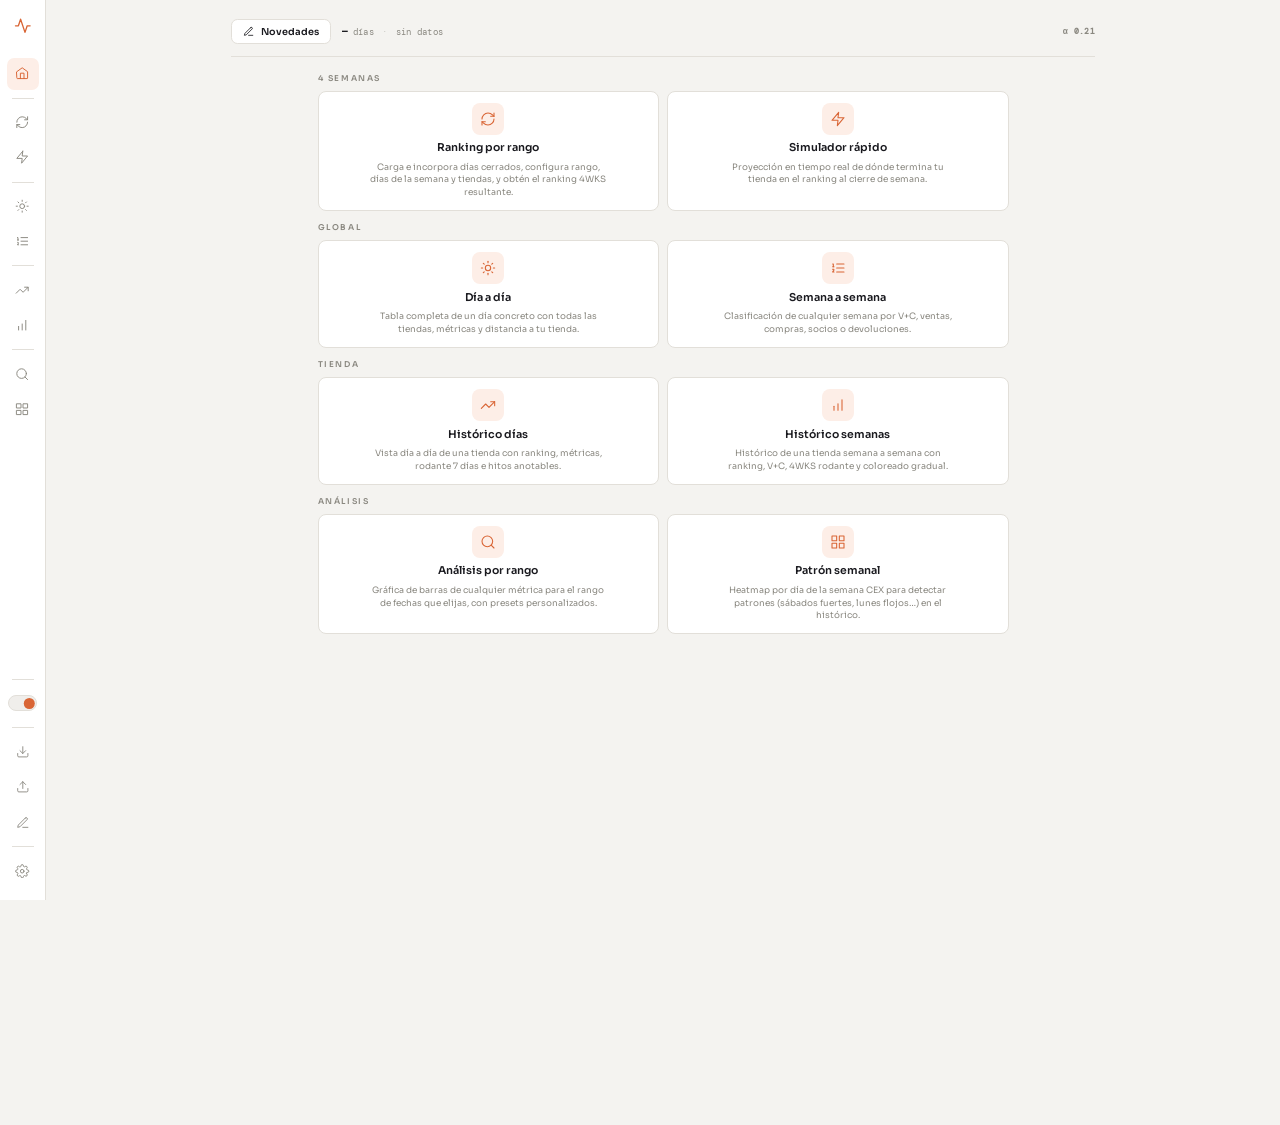
==== index.html @ 9b24449b "v0.21: selector de tu tienda en dia/semana + dropdown filtra solo al escribir" ====
<!DOCTYPE html>
<html lang="es" data-theme="light">
<head>
<meta charset="UTF-8">
<meta name="viewport" content="width=device-width, initial-scale=1.0">
<title>4WKS · Analytics</title>
<link rel="preconnect" href="https://fonts.googleapis.com">
<link href="https://fonts.googleapis.com/css2?family=DM+Mono:wght@400;500&family=Sora:wght@300;400;600;700&display=swap" rel="stylesheet">
<link rel="stylesheet" href="styles.css">
</head>
<body>

<!-- ── SIDEBAR ── -->
<nav class="sidebar">
  <div class="sb-logo">
    <svg viewBox="0 0 24 24" fill="none" stroke="var(--accent)" stroke-width="1.8" stroke-linecap="round" stroke-linejoin="round"><polyline points="22 12 18 12 15 21 9 3 6 12 2 12"/></svg>
  </div>
  <button class="nav-item active tip" data-panel="home" data-tip="Home" onclick="navigate(this)">
    <svg viewBox="0 0 24 24" fill="none" stroke="currentColor" stroke-linecap="round" stroke-linejoin="round"><path d="M3 9.5L12 3l9 6.5V20a1 1 0 01-1 1H4a1 1 0 01-1-1z"/><polyline points="9 21 9 12 15 12 15 21"/></svg>
  </button>
  <div class="sb-div"></div>
  <button class="nav-item tip" data-panel="updater" data-tip="Ranking por rango" onclick="navigate(this)">
    <svg viewBox="0 0 24 24" fill="none" stroke="currentColor" stroke-linecap="round" stroke-linejoin="round"><path d="M3 12a9 9 0 0 1 9-9 9.75 9.75 0 0 1 6.74 2.74L21 8"/><path d="M21 3v5h-5"/><path d="M21 12a9 9 0 0 1-9 9 9.75 9.75 0 0 1-6.74-2.74L3 16"/><path d="M8 16H3v5"/></svg>
  </button>
  <button class="nav-item tip" data-panel="simulator" data-tip="Simulador rápido" onclick="navigate(this)">
    <svg viewBox="0 0 24 24" fill="none" stroke="currentColor" stroke-linecap="round" stroke-linejoin="round"><polygon points="13 2 3 14 12 14 11 22 21 10 12 10 13 2"/></svg>
  </button>
  <div class="sb-div"></div>
  <button class="nav-item tip" data-panel="daily" data-tip="Día a día" onclick="navigate(this)">
    <svg viewBox="0 0 24 24" fill="none" stroke="currentColor" stroke-linecap="round" stroke-linejoin="round"><circle cx="12" cy="12" r="4"/><path d="M12 2v2"/><path d="M12 20v2"/><path d="m4.93 4.93 1.41 1.41"/><path d="m17.66 17.66 1.41 1.41"/><path d="M2 12h2"/><path d="M20 12h2"/><path d="m4.93 19.07 1.41-1.41"/><path d="m17.66 6.34 1.41-1.41"/></svg>
  </button>
  <button class="nav-item tip" data-panel="weekly" data-tip="Semana a semana" onclick="navigate(this)">
    <svg viewBox="0 0 24 24" fill="none" stroke="currentColor" stroke-linecap="round" stroke-linejoin="round"><line x1="10" x2="21" y1="6" y2="6"/><line x1="10" x2="21" y1="12" y2="12"/><line x1="10" x2="21" y1="18" y2="18"/><path d="M4 6h1v4"/><path d="M4 10h2"/><path d="M6 18H4c0-1 2-2 2-3s-1-1.5-2-1"/></svg>
  </button>
  <div class="sb-div"></div>
  <button class="nav-item tip" data-panel="diario" data-tip="Histórico días" onclick="navigate(this)">
    <svg viewBox="0 0 24 24" fill="none" stroke="currentColor" stroke-linecap="round" stroke-linejoin="round"><polyline points="22 7 13.5 15.5 8.5 10.5 2 17"/><polyline points="16 7 22 7 22 13"/></svg>
  </button>
  <button class="nav-item tip" data-panel="semanal" data-tip="Histórico semanas" onclick="navigate(this)">
    <svg viewBox="0 0 24 24" fill="none" stroke="currentColor" stroke-linecap="round" stroke-linejoin="round"><line x1="6" x2="6" y1="20" y2="14"/><line x1="12" x2="12" y1="20" y2="10"/><line x1="18" x2="18" y1="20" y2="4"/></svg>
  </button>
  <div class="sb-div"></div>
  <button class="nav-item tip" data-panel="analysis" data-tip="Análisis por rango" onclick="navigate(this)">
    <svg viewBox="0 0 24 24" fill="none" stroke="currentColor" stroke-linecap="round" stroke-linejoin="round"><circle cx="11" cy="11" r="8"/><path d="m21 21-4.3-4.3"/></svg>
  </button>
  <button class="nav-item tip" data-panel="pattern" data-tip="Patrón semanal" onclick="navigate(this)">
    <svg viewBox="0 0 24 24" fill="none" stroke="currentColor" stroke-linecap="round" stroke-linejoin="round"><rect x="3" y="3" width="7" height="7"/><rect x="14" y="3" width="7" height="7"/><rect x="3" y="14" width="7" height="7"/><rect x="14" y="14" width="7" height="7"/></svg>
  </button>
  <div class="sb-spacer"></div>
  <div class="sb-div"></div>
  <div class="theme-wrap tip" data-tip="Modo claro / oscuro" onclick="toggleTheme()"><div class="theme-switch"></div></div>
  <div class="sb-div"></div>
  <button class="sb-action tip" data-tip="Guardar backup" onclick="saveBackup()">
    <svg viewBox="0 0 24 24" fill="none" stroke="currentColor" stroke-linecap="round" stroke-linejoin="round"><path d="M21 15v4a2 2 0 01-2 2H5a2 2 0 01-2-2v-4"/><polyline points="7 10 12 15 17 10"/><line x1="12" y1="15" x2="12" y2="3"/></svg>
  </button>
  <button class="sb-action tip" data-tip="Cargar backup" onclick="document.getElementById('loadBackupInput').click()">
    <svg viewBox="0 0 24 24" fill="none" stroke="currentColor" stroke-linecap="round" stroke-linejoin="round"><path d="M21 15v4a2 2 0 01-2 2H5a2 2 0 01-2-2v-4"/><polyline points="17 8 12 3 7 8"/><line x1="12" y1="3" x2="12" y2="15"/></svg>
  </button>
  <input type="file" id="loadBackupInput" accept=".json" onchange="loadBackup(event)">
  <button class="sb-action tip" data-tip="Novedades" onclick="toggleChangelog()">
    <svg viewBox="0 0 24 24" fill="none" stroke="currentColor" stroke-linecap="round" stroke-linejoin="round"><path d="M12 20h9"/><path d="M16.5 3.5a2.121 2.121 0 013 3L7 19l-4 1 1-4L16.5 3.5z"/></svg>
  </button>
  <div class="sb-div"></div>
  <button class="nav-item tip" data-panel="settings" data-tip="Configuración" onclick="navigate(this)">
    <svg viewBox="0 0 24 24" fill="none" stroke="currentColor" stroke-linecap="round" stroke-linejoin="round"><circle cx="12" cy="12" r="3"/><path d="M19.4 15a1.65 1.65 0 00.33 1.82l.06.06a2 2 0 010 2.83 2 2 0 01-2.83 0l-.06-.06a1.65 1.65 0 00-1.82-.33 1.65 1.65 0 00-1 1.51V21a2 2 0 01-4 0v-.09A1.65 1.65 0 009 19.4a1.65 1.65 0 00-1.82.33l-.06.06a2 2 0 01-2.83-2.83l.06-.06A1.65 1.65 0 004.68 15a1.65 1.65 0 00-1.51-1H3a2 2 0 010-4h.09A1.65 1.65 0 004.6 9a1.65 1.65 0 00-.33-1.82l-.06-.06a2 2 0 012.83-2.83l.06.06A1.65 1.65 0 009 4.68a1.65 1.65 0 001-1.51V3a2 2 0 014 0v.09a1.65 1.65 0 001 1.51 1.65 1.65 0 001.82-.33l.06-.06a2 2 0 012.83 2.83l-.06.06A1.65 1.65 0 0019.4 9a1.65 1.65 0 001.51 1H21a2 2 0 010 4h-.09a1.65 1.65 0 00-1.51 1z"/></svg>
  </button>
</nav>

<main class="main">

<!-- ══ HOME ══ -->
<section class="panel active" id="panel-home">
  <div class="home-topbar">
    <button class="home-news-btn" onclick="toggleChangelog()">
      <svg viewBox="0 0 24 24" fill="none" stroke="currentColor" stroke-linecap="round" stroke-linejoin="round"><path d="M12 20h9"/><path d="M16.5 3.5a2.121 2.121 0 013 3L7 19l-4 1 1-4L16.5 3.5z"/></svg>
      <span>Novedades</span>
    </button>
    <span class="home-stats"><span id="homeKpiDays">—</span> días <span class="home-stats-sep">·</span> <span id="homeKpiRange">sin datos</span></span>
    <span class="home-version" id="homeAppVersion">α 0.21</span>
  </div>
  <div class="modules-section">
    <div class="section-label">4 semanas</div>
    <div class="modules-grid">
      <div class="module-card" onclick="navigate(document.querySelector('[data-panel=updater]'))">
        <div class="module-icon"><svg viewBox="0 0 24 24" fill="none" stroke="currentColor" stroke-linecap="round" stroke-linejoin="round"><path d="M3 12a9 9 0 0 1 9-9 9.75 9.75 0 0 1 6.74 2.74L21 8"/><path d="M21 3v5h-5"/><path d="M21 12a9 9 0 0 1-9 9 9.75 9.75 0 0 1-6.74-2.74L3 16"/><path d="M8 16H3v5"/></svg></div>
        <div class="module-name">Ranking por rango</div>
        <div class="module-desc">Carga e incorpora días cerrados, configura rango, días de la semana y tiendas, y obtén el ranking 4WKS resultante.</div>
      </div>
      <div class="module-card" onclick="navigate(document.querySelector('[data-panel=simulator]'))">
        <div class="module-icon"><svg viewBox="0 0 24 24" fill="none" stroke="currentColor" stroke-linecap="round" stroke-linejoin="round"><polygon points="13 2 3 14 12 14 11 22 21 10 12 10 13 2"/></svg></div>
        <div class="module-name">Simulador rápido</div>
        <div class="module-desc">Proyección en tiempo real de dónde termina tu tienda en el ranking al cierre de semana.</div>
      </div>
    </div>
  </div>
  <div class="modules-section">
    <div class="section-label">Global</div>
    <div class="modules-grid">
      <div class="module-card" onclick="navigate(document.querySelector('[data-panel=daily]'))">
        <div class="module-icon"><svg viewBox="0 0 24 24" fill="none" stroke="currentColor" stroke-linecap="round" stroke-linejoin="round"><circle cx="12" cy="12" r="4"/><path d="M12 2v2"/><path d="M12 20v2"/><path d="m4.93 4.93 1.41 1.41"/><path d="m17.66 17.66 1.41 1.41"/><path d="M2 12h2"/><path d="M20 12h2"/><path d="m4.93 19.07 1.41-1.41"/><path d="m17.66 6.34 1.41-1.41"/></svg></div>
        <div class="module-name">Día a día</div>
        <div class="module-desc">Tabla completa de un día concreto con todas las tiendas, métricas y distancia a tu tienda.</div>
      </div>
      <div class="module-card" onclick="navigate(document.querySelector('[data-panel=weekly]'))">
        <div class="module-icon"><svg viewBox="0 0 24 24" fill="none" stroke="currentColor" stroke-linecap="round" stroke-linejoin="round"><line x1="10" x2="21" y1="6" y2="6"/><line x1="10" x2="21" y1="12" y2="12"/><line x1="10" x2="21" y1="18" y2="18"/><path d="M4 6h1v4"/><path d="M4 10h2"/><path d="M6 18H4c0-1 2-2 2-3s-1-1.5-2-1"/></svg></div>
        <div class="module-name">Semana a semana</div>
        <div class="module-desc">Clasificación de cualquier semana por V+C, ventas, compras, socios o devoluciones.</div>
      </div>
    </div>
  </div>
  <div class="modules-section">
    <div class="section-label">Tienda</div>
    <div class="modules-grid">
      <div class="module-card" onclick="navigate(document.querySelector('[data-panel=diario]'))">
        <div class="module-icon"><svg viewBox="0 0 24 24" fill="none" stroke="currentColor" stroke-linecap="round" stroke-linejoin="round"><polyline points="22 7 13.5 15.5 8.5 10.5 2 17"/><polyline points="16 7 22 7 22 13"/></svg></div>
        <div class="module-name">Histórico días</div>
        <div class="module-desc">Vista día a día de una tienda con ranking, métricas, rodante 7 días e hitos anotables.</div>
      </div>
      <div class="module-card" onclick="navigate(document.querySelector('[data-panel=semanal]'))">
        <div class="module-icon"><svg viewBox="0 0 24 24" fill="none" stroke="currentColor" stroke-linecap="round" stroke-linejoin="round"><line x1="6" x2="6" y1="20" y2="14"/><line x1="12" x2="12" y1="20" y2="10"/><line x1="18" x2="18" y1="20" y2="4"/></svg></div>
        <div class="module-name">Histórico semanas</div>
        <div class="module-desc">Histórico de una tienda semana a semana con ranking, V+C, 4WKS rodante y coloreado gradual.</div>
      </div>
    </div>
  </div>
  <div class="modules-section">
    <div class="section-label">Análisis</div>
    <div class="modules-grid">
      <div class="module-card" onclick="navigate(document.querySelector('[data-panel=analysis]'))">
        <div class="module-icon"><svg viewBox="0 0 24 24" fill="none" stroke="currentColor" stroke-linecap="round" stroke-linejoin="round"><circle cx="11" cy="11" r="8"/><path d="m21 21-4.3-4.3"/></svg></div>
        <div class="module-name">Análisis por rango</div>
        <div class="module-desc">Gráfica de barras de cualquier métrica para el rango de fechas que elijas, con presets personalizados.</div>
      </div>
      <div class="module-card" onclick="navigate(document.querySelector('[data-panel=pattern]'))">
        <div class="module-icon"><svg viewBox="0 0 24 24" fill="none" stroke="currentColor" stroke-linecap="round" stroke-linejoin="round"><rect x="3" y="3" width="7" height="7"/><rect x="14" y="3" width="7" height="7"/><rect x="3" y="14" width="7" height="7"/><rect x="14" y="14" width="7" height="7"/></svg></div>
        <div class="module-name">Patrón semanal</div>
        <div class="module-desc">Heatmap por día de la semana CEX para detectar patrones (sábados fuertes, lunes flojos…) en el histórico.</div>
      </div>
    </div>
  </div>
</section>

<!-- ══ ACTUALIZACIÓN 4WKS ══ -->
<section class="panel" id="panel-updater">
  <div class="panel-header">
    <div class="panel-icon"><svg viewBox="0 0 24 24" fill="none" stroke="currentColor" stroke-linecap="round" stroke-linejoin="round"><path d="M3 12a9 9 0 0 1 9-9 9.75 9.75 0 0 1 6.74 2.74L21 8"/><path d="M21 3v5h-5"/><path d="M21 12a9 9 0 0 1-9 9 9.75 9.75 0 0 1-6.74-2.74L3 16"/><path d="M8 16H3v5"/></svg></div>
    <div><div class="panel-title">Ranking por rango</div><div class="panel-subtitle">Clasificación 4WKS configurable por rango, días de la semana y subconjunto de tiendas</div></div>
  </div>
  <div class="card pad" style="margin-bottom:12px">
    <div class="updday-grid">
      <div class="updday-wks" id="wksCard">
        <div class="updday-col-header">
          <span class="updday-col-label">Modo 4WKS</span>
          <div class="wks-nav-group">
            <button class="wks-nav-btn" id="wksNavPrev" onclick="shiftUpdWindow(-1)" title="Ventana anterior"><svg viewBox="0 0 24 24" fill="none" stroke="currentColor" stroke-linecap="round" stroke-linejoin="round"><polyline points="15 18 9 12 15 6"/></svg></button>
            <span class="wks-result-tag" id="wksResultTag">—</span>
            <button class="wks-nav-btn" id="wksNavNext" onclick="shiftUpdWindow(1)" title="Ventana siguiente"><svg viewBox="0 0 24 24" fill="none" stroke="currentColor" stroke-linecap="round" stroke-linejoin="round"><polyline points="9 18 15 12 9 6"/></svg></button>
          </div>
        </div>
        <div class="mode-pills">
          <button class="mode-pill active" id="modeConsolidated" onclick="setUpdMode('consolidated',true)">4 últimas consolidadas</button>
          <button class="mode-pill" id="modeCurrent" onclick="setUpdMode('current',true)">Incl. semana actual</button>
          <button class="mode-pill" id="modeCustom" onclick="setUpdMode('custom',true)">Personalizada</button>
        </div>
        <div class="presets-row">
          <span class="mode-presets-label">Presets</span>
          <div class="mode-presets-list" id="updPresetsList"></div>
          <button class="mode-presets-save" onclick="openInspector()" title="Configurar y guardar un preset (rango + tiendas + días)">+ nuevo preset</button>
        </div>
        <div class="wks-stats-inline">
          <div class="wks-stat-chip"><span class="wks-stat-chip-val" id="wksDays">—</span><span class="wks-stat-chip-key">días</span></div>
          <div class="wks-stat-chip wks-stat-range"><span class="wks-stat-chip-val" id="wksRange">—</span></div>
          <div class="wks-stat-chip"><span class="wks-stat-chip-val" id="wksWeeks">—</span><span class="wks-stat-chip-key">sem.</span></div>
        </div>
      </div>
      <div class="updday-form">
        <div class="updday-col-header">
          <span class="updday-col-label">Incorporar día cerrado</span>
          <details class="paste-help">
            <summary aria-label="Cómo copiar los datos" title="Cómo copiar los datos">
              <svg viewBox="0 0 24 24" fill="none" stroke="currentColor" stroke-width="2" stroke-linecap="round" stroke-linejoin="round"><circle cx="12" cy="12" r="10"/><line x1="12" y1="16" x2="12" y2="12"/><line x1="12" y1="8" x2="12.01" y2="8"/></svg>
            </summary>
            <div class="paste-help-pop">
              <p>Desde el home del portal CEX, selecciona y copia la tabla del día a importar, ordenado por ventas, sin cabecera y hasta la última tienda antes de ES Ecommerce.</p>
              <img src="assets/paste-example.png" alt="Ejemplo de selección desde CEX">
              <div class="paste-help-divider"></div>
              <div class="paste-help-bookmarklet-title">Atajo: bookmarklet</div>
              <p>Crea un marcador en tu navegador (Ctrl+D), pega el script copiado como dirección/URL, y haz click en él desde el portal CEX. Copiará la tabla automáticamente.</p>
              <button type="button" class="btn-secondary paste-help-copy" onclick="copyBookmarklet()">Copiar bookmarklet</button>
              <script type="text/plain" id="cexBookmarkletSrc">javascript:(function(){    const endText = 'ES Ecommerce';    const highlightColor = '#fff8c4';    let copiedData = [];    /* Limpiar selecciones anteriores */    document.querySelectorAll('table tbody tr').forEach(row => {        row.style.backgroundColor = '';    });    const tableBody = document.querySelector('table tbody');    if (!tableBody) {        alert('Error: No se ha encontrado la tabla en la página.');        return;    }    const rows = tableBody.querySelectorAll('tr');    let endRowIndex = -1;    for (let i = 0; i < rows.length; i++) {        const storeCell = rows[i].querySelector('td:nth-child(2)');        if (storeCell && storeCell.textContent.trim() === endText) {            endRowIndex = i;            break;        }    }    if (endRowIndex === -1) {        alert(%60Aviso: No se encontró la fila con "${endText}". Se seleccionarán y copiarán todas las filas.%60);        endRowIndex = rows.length;    }        if (endRowIndex === 0) {        alert('La fila a excluir es la primera. No hay nada que seleccionar ni copiar.');        return;    }    for (let i = 0; i < endRowIndex; i++) {        rows[i].style.backgroundColor = highlightColor;        let rowData = [];        rows[i].querySelectorAll('td').forEach(cell => {            rowData.push(cell.innerText.trim());        });        copiedData.push(rowData.join('\t'));    }    const clipboardText = copiedData.join('\n');    if (navigator.clipboard && window.isSecureContext) {        navigator.clipboard.writeText(clipboardText).then(function() {            /* Éxito */            alert(%60¡Hecho! Se han resaltado y copiado ${endRowIndex} filas al portapapeles. Ya puedes pegarlas en Excel.%60);        }, function() {            /* Fracaso */            alert('Error al copiar. Es posible que la página no sea segura (https).');        });    } else {        alert('La función de copiar no es compatible con este navegador o esta página no es segura (necesita https).');    }})();</script>
            </div>
          </details>
        </div>
        <div class="date-row"><label>Fecha</label><input type="hidden" id="updDayDate"><button type="button" class="dp-btn" data-target="updDayDate" onclick="openDP(this,event)"><span class="dp-val">—</span><svg class="dp-caret" viewBox="0 0 24 24" fill="none" stroke="currentColor" stroke-linecap="round" stroke-linejoin="round"><rect x="3" y="4" width="18" height="18" rx="2"/><line x1="16" y1="2" x2="16" y2="6"/><line x1="8" y1="2" x2="8" y2="6"/><line x1="3" y1="10" x2="21" y2="10"/></svg></button></div>
        <textarea id="updDayInput" style="height:40px" placeholder="Pegar aquí"></textarea>
        <label class="check-toggle" style="margin:6px 0 8px"><input type="checkbox" id="updDayReplaceCb"><span>Sustituir día completo</span></label>
        <button class="btn-primary" onclick="incorporateDay()">Incorporar día</button>
      </div>
      <div class="updday-log-col">
        <div class="updday-col-header"><span class="updday-col-label">Últimas incorporaciones</span></div>
        <div class="log-list" id="updLog"><div class="log-empty">Sin entradas todavía</div></div>
      </div>
    </div>
  </div>

  <!-- Inspector flotante: rango personalizado + tiendas -->
  <aside class="inspector" id="updInspector">
    <div class="inspector-header">
      <span class="inspector-title">Configurar preset</span>
      <button class="inspector-close" onclick="closeInspector()" title="Cerrar"><svg viewBox="0 0 24 24" fill="none" stroke="currentColor" stroke-linecap="round" stroke-linejoin="round"><line x1="18" y1="6" x2="6" y2="18"/><line x1="6" y1="6" x2="18" y2="18"/></svg></button>
    </div>
    <div class="inspector-body">
      <div class="filters-section">
        <div class="filters-section-label">Rango personalizado</div>
        <div class="filters-row">
          <label>Desde</label>
          <div class="wsel" id="updCustomStartWsel" data-onchange="onCustomStartChange">
            <button type="button" class="wsel-btn" onclick="toggleWsel(this,event)"><span class="wsel-tag">—</span><svg class="wsel-caret" viewBox="0 0 24 24" fill="none" stroke="currentColor" stroke-linecap="round" stroke-linejoin="round"><polyline points="6 9 12 15 18 9"/></svg></button>
            <div class="wsel-pop"></div>
          </div>
        </div>
        <div class="filters-row">
          <label>Hasta</label>
          <div class="wsel" id="updCustomEndWsel" data-onchange="onCustomEndChange">
            <button type="button" class="wsel-btn" onclick="toggleWsel(this,event)"><span class="wsel-tag">—</span><svg class="wsel-caret" viewBox="0 0 24 24" fill="none" stroke="currentColor" stroke-linecap="round" stroke-linejoin="round"><polyline points="6 9 12 15 18 9"/></svg></button>
            <div class="wsel-pop"></div>
          </div>
        </div>
        <div class="filters-row filters-row-end">
          <label class="check-toggle"><input type="checkbox" id="updCustomEndAutoCb" onchange="onCustomEndAutoChange()"><span>Hasta la última</span></label>
        </div>
      </div>
      <div class="filters-section">
        <div class="filters-section-label">Días de la semana</div>
        <div class="upd-day-pills" id="updDayPills">
          <button class="diario-filter-pill active" data-uday="all" onclick="setUpdDayFilter('all')">Todos</button>
          <button class="diario-filter-pill" data-uday="Saturday" onclick="setUpdDayFilter('Saturday')">Sáb</button>
          <button class="diario-filter-pill" data-uday="Sunday" onclick="setUpdDayFilter('Sunday')">Dom</button>
          <button class="diario-filter-pill" data-uday="Monday" onclick="setUpdDayFilter('Monday')">Lun</button>
          <button class="diario-filter-pill" data-uday="Tuesday" onclick="setUpdDayFilter('Tuesday')">Mar</button>
          <button class="diario-filter-pill" data-uday="Wednesday" onclick="setUpdDayFilter('Wednesday')">Mié</button>
          <button class="diario-filter-pill" data-uday="Thursday" onclick="setUpdDayFilter('Thursday')">Jue</button>
          <button class="diario-filter-pill" data-uday="Friday" onclick="setUpdDayFilter('Friday')">Vie</button>
        </div>
      </div>
      <div class="filters-section">
        <div class="filters-section-label">Tiendas <span class="store-filter-count" id="updStoreFilterCount">Todas</span></div>
        <div class="store-filter-quick">
          <button class="btn-mini" onclick="updStoreFilterAll()">Todas</button>
          <button class="btn-mini" onclick="updStoreFilterNone()">Ninguna</button>
          <span class="store-filter-counter" id="updStoreFilterCounter">—</span>
        </div>
        <div class="store-filter-checks" id="updStoreChecks"></div>
      </div>
    </div>
    <div class="inspector-footer">
      <button class="btn-mini btn-mini-ghost" onclick="closeInspector()">Cerrar</button>
      <button class="btn-primary inspector-save" onclick="saveUpdPreset()">+ guardar preset</button>
    </div>
  </aside>
  <div class="selector-card" id="updSelectorCard" style="display:none"><label>Tienda</label><div class="ss-wrap"><input type="hidden" id="updTargetStore" onchange="renderUpdTable()"><input type="text" class="ss-input" data-ss-for="updTargetStore" placeholder="Buscar tienda…" autocomplete="off" oninput="ssInput(this)" onfocus="ssOpen(this)" onclick="ssOpen(this)" onkeydown="ssKey(this,event)"><svg class="ss-caret" viewBox="0 0 24 24"><polyline points="6 9 12 15 18 9"/></svg><div class="ss-dropdown"></div></div></div>
  <div class="table-card visible upd-rank" id="updTableCard">
    <table>
      <thead><tr>
        <th style="width:36px">#</th>
        <th style="width:68px" class="r sortable" data-col="delta" onclick="sortUpd('delta')">Δ <em class="sort-arrow" id="updArr-delta"></em></th>
        <th class="r alt-rank-col" id="updAltRankHeader" style="display:none"></th>
        <th>Tienda</th>
        <th class="r sortable sort-active" data-col="vc"      onclick="sortUpd('vc')">V+C 4WKS <em class="sort-arrow" id="updArr-vc">▼</em></th>
        <th class="r sortable"            data-col="sales"   onclick="sortUpd('sales')">Ventas <em class="sort-arrow" id="updArr-sales"></em></th>
        <th class="r sortable"            data-col="buys"    onclick="sortUpd('buys')">Compras <em class="sort-arrow" id="updArr-buys"></em></th>
        <th class="r sortable"            data-col="members" onclick="sortUpd('members')">Socios <em class="sort-arrow" id="updArr-members"></em></th>
        <th class="r sortable"            data-col="refunds" onclick="sortUpd('refunds')">Devol. <em class="sort-arrow" id="updArr-refunds"></em></th>
        <th class="r" id="updDistHeader">Distancia</th>
      </tr></thead>
      <tbody id="updRankingBody"><tr><td colspan="9"><span class="empty-state">Carga el registro diario para calcular el 4WKS</span></td></tr></tbody>
    </table>
  </div>
</section>

<!-- ══ DÍA COMPLETO ══ -->
<section class="panel" id="panel-daily">
  <div class="panel-header">
    <div class="panel-icon"><svg viewBox="0 0 24 24" fill="none" stroke="currentColor" stroke-linecap="round" stroke-linejoin="round"><circle cx="12" cy="12" r="4"/><path d="M12 2v2"/><path d="M12 20v2"/><path d="m4.93 4.93 1.41 1.41"/><path d="m17.66 17.66 1.41 1.41"/><path d="M2 12h2"/><path d="M20 12h2"/><path d="m4.93 19.07 1.41-1.41"/><path d="m17.66 6.34 1.41-1.41"/></svg></div>
    <div><div class="panel-title">Día a día</div><div class="panel-subtitle">Tabla completa de un día · Todas las tiendas · Distancia a tu tienda</div></div>
  </div>

  <!-- NAV -->
  <div class="wk-nav">
    <button class="wk-nav-btn" id="dlyPrev" onclick="dailyStep(-1)"><svg viewBox="0 0 24 24" fill="none" stroke="currentColor" stroke-linecap="round" stroke-linejoin="round"><polyline points="15 18 9 12 15 6"/></svg></button>
    <input type="hidden" id="dailyDate" onchange="onDailyDateChange()">
    <button type="button" class="dp-btn" data-target="dailyDate" onclick="openDP(this,event)"><span class="dp-val">—</span><svg class="dp-caret" viewBox="0 0 24 24" fill="none" stroke="currentColor" stroke-linecap="round" stroke-linejoin="round"><rect x="3" y="4" width="18" height="18" rx="2"/><line x1="16" y1="2" x2="16" y2="6"/><line x1="8" y1="2" x2="8" y2="6"/><line x1="3" y1="10" x2="21" y2="10"/></svg></button>
    <button class="wk-nav-btn" id="dlyNext" onclick="dailyStep(1)"><svg viewBox="0 0 24 24" fill="none" stroke="currentColor" stroke-linecap="round" stroke-linejoin="round"><polyline points="9 18 15 12 9 6"/></svg></button>
    <span class="wk-nav-sep"></span>
    <label class="wk-nav-label">Tu tienda</label>
    <div class="ss-wrap wk-nav-ss"><input type="hidden" id="dailyStore" onchange="onDailyStoreChange()"><input type="text" class="ss-input" data-ss-for="dailyStore" placeholder="Buscar tienda…" autocomplete="off" oninput="ssInput(this)" onfocus="ssOpen(this)" onkeydown="ssKey(this,event)"><div class="ss-dropdown"></div></div>
    <span class="wk-meta" id="dlyMeta"></span>
  </div>

  <!-- SUMMARY -->
  <div class="diario-summary" id="dailySummary" style="display:none">
    <div class="diario-kpi"><span class="diario-kpi-key">Día</span><span class="diario-kpi-val" id="dlySum-dow">—</span></div>
    <div class="diario-kpi"><span class="diario-kpi-key">Tiendas</span><span class="diario-kpi-val" id="dlySum-stores">—</span></div>
    <div class="diario-kpi"><span class="diario-kpi-key">V+C total</span><span class="diario-kpi-val" id="dlySum-total">—</span></div>
    <div class="diario-kpi"><span class="diario-kpi-key">Media V+C/tienda</span><span class="diario-kpi-val" id="dlySum-avg">—</span></div>
    <div class="diario-kpi"><span class="diario-kpi-key">Mejor tienda</span><span class="diario-kpi-val" id="dlySum-top">—</span></div>
    <div class="diario-kpi"><span class="diario-kpi-key">Peor tienda</span><span class="diario-kpi-val" id="dlySum-bot">—</span></div>
  </div>

  <!-- TABLE -->
  <div class="table-card visible" id="dailyTableCard">
    <table>
      <thead><tr>
        <th style="width:36px" class="sortable sort-active" data-dlycol="ranking" onclick="sortDaily('ranking')"># <em class="sort-arrow" id="dlyArr-ranking">▲</em></th>
        <th>Tienda</th>
        <th class="r sortable" data-dlycol="vc" onclick="sortDaily('vc')">V+C <em class="sort-arrow" id="dlyArr-vc"></em></th>
        <th class="r sortable" data-dlycol="sales" onclick="sortDaily('sales')">Net Sales <em class="sort-arrow" id="dlyArr-sales"></em></th>
        <th class="r sortable" data-dlycol="buys" onclick="sortDaily('buys')">Buys <em class="sort-arrow" id="dlyArr-buys"></em></th>
        <th class="r sortable" data-dlycol="cashBuys" onclick="sortDaily('cashBuys')">Cash Buys <em class="sort-arrow" id="dlyArr-cashBuys"></em></th>
        <th class="r sortable" data-dlycol="exchBuys" onclick="sortDaily('exchBuys')">Exch. Buys <em class="sort-arrow" id="dlyArr-exchBuys"></em></th>
        <th class="r sortable" data-dlycol="refunds" onclick="sortDaily('refunds')">Refunds <em class="sort-arrow" id="dlyArr-refunds"></em></th>
        <th class="r sortable" data-dlycol="members" onclick="sortDaily('members')">Members <em class="sort-arrow" id="dlyArr-members"></em></th>
        <th class="r" id="dlyDistHeader">Distancia</th>
      </tr></thead>
      <tbody id="dailyBody"><tr><td colspan="10"><span class="empty-state">Carga el registro diario en «Ranking por rango» para ver la tabla completa de un día</span></td></tr></tbody>
    </table>
  </div>
</section>

<!-- ══ DIARIO DE TIENDA ══ -->
<section class="panel" id="panel-diario">
  <div class="panel-header">
    <div class="panel-icon"><svg viewBox="0 0 24 24" fill="none" stroke="currentColor" stroke-linecap="round" stroke-linejoin="round"><polyline points="22 7 13.5 15.5 8.5 10.5 2 17"/><polyline points="16 7 22 7 22 13"/></svg></div>
    <div><div class="panel-title">Histórico días</div><div class="panel-subtitle">Rendimiento día a día de una tienda · Rodante 7 días · Hitos</div></div>
  </div>

  <!-- TOOLBAR -->
  <div class="diario-toolbar">
    <label style="font-size:10px;font-weight:700;letter-spacing:1.5px;text-transform:uppercase;color:var(--muted);white-space:nowrap;">Tienda</label>
    <div class="ss-wrap"><input type="hidden" id="diarioStore" onchange="renderDiario()"><input type="text" class="ss-input" data-ss-for="diarioStore" placeholder="Buscar tienda…" autocomplete="off" oninput="ssInput(this)" onfocus="ssOpen(this)" onclick="ssOpen(this)" onkeydown="ssKey(this,event)"><svg class="ss-caret" viewBox="0 0 24 24"><polyline points="6 9 12 15 18 9"/></svg><div class="ss-dropdown"></div></div>
    <span style="width:1px;height:20px;background:var(--border);flex-shrink:0;"></span>
    <label style="font-size:10px;font-weight:700;letter-spacing:1.5px;text-transform:uppercase;color:var(--muted);white-space:nowrap;">Día</label>
    <div class="diario-filter-pills" id="diarioDayFilter">
      <button class="diario-filter-pill active" data-day="" onclick="filterDiarioDay(this)">Todos</button>
      <button class="diario-filter-pill" data-day="Saturday" onclick="filterDiarioDay(this)">Sáb</button>
      <button class="diario-filter-pill" data-day="Sunday" onclick="filterDiarioDay(this)">Dom</button>
      <button class="diario-filter-pill" data-day="Monday" onclick="filterDiarioDay(this)">Lun</button>
      <button class="diario-filter-pill" data-day="Tuesday" onclick="filterDiarioDay(this)">Mar</button>
      <button class="diario-filter-pill" data-day="Wednesday" onclick="filterDiarioDay(this)">Mié</button>
      <button class="diario-filter-pill" data-day="Thursday" onclick="filterDiarioDay(this)">Jue</button>
      <button class="diario-filter-pill" data-day="Friday" onclick="filterDiarioDay(this)">Vie</button>
    </div>
  </div>

  <!-- SUMMARY -->
  <div class="diario-summary" id="diarioSummary" style="display:none">
    <div class="diario-kpi"><span class="diario-kpi-key">Días</span><span class="diario-kpi-val" id="dSum-days">—</span></div>
    <div class="diario-kpi"><span class="diario-kpi-key">V+C total</span><span class="diario-kpi-val" id="dSum-vc">—</span></div>
    <div class="diario-kpi"><span class="diario-kpi-key">Mejor ranking</span><span class="diario-kpi-val" id="dSum-best">—</span></div>
    <div class="diario-kpi"><span class="diario-kpi-key">Media V+C/día</span><span class="diario-kpi-val" id="dSum-avg">—</span></div>
    <div class="diario-kpi"><span class="diario-kpi-key">Mejor día V+C</span><span class="diario-kpi-val" id="dSum-top">—</span></div>
    <div class="diario-kpi"><span class="diario-kpi-key">Hitos</span><span class="diario-kpi-val" id="dSum-hitos">—</span></div>
  </div>

  <!-- TABLE -->
  <div class="diario-table-wrap">
    <div class="table-card visible" id="diarioTableCard">
      <table id="diarioTable">
        <thead><tr>
          <th class="sortable" data-dcol="wk" onclick="sortDiario('wk')">WK <em class="sort-arrow" id="dArr-wk"></em></th>
          <th class="sortable sort-active" data-dcol="date" onclick="sortDiario('date')">Fecha <em class="sort-arrow" id="dArr-date">▼</em></th>
          <th>Día</th>
          <th class="r sortable" data-dcol="ranking" onclick="sortDiario('ranking')">Ranking <em class="sort-arrow" id="dArr-ranking"></em></th>
          <th class="r sortable" data-dcol="vc" onclick="sortDiario('vc')">V+C <em class="sort-arrow" id="dArr-vc"></em></th>
          <th class="r sortable" data-dcol="sales" onclick="sortDiario('sales')">Net Sales <em class="sort-arrow" id="dArr-sales"></em></th>
          <th class="r sortable" data-dcol="buys" onclick="sortDiario('buys')">Buys <em class="sort-arrow" id="dArr-buys"></em></th>
          <th class="r sortable" data-dcol="cashBuys" onclick="sortDiario('cashBuys')">Cash Buys <em class="sort-arrow" id="dArr-cashBuys"></em></th>
          <th class="r sortable" data-dcol="exchBuys" onclick="sortDiario('exchBuys')">Exch. Buys <em class="sort-arrow" id="dArr-exchBuys"></em></th>
          <th class="r sortable" data-dcol="refunds" onclick="sortDiario('refunds')">Refunds <em class="sort-arrow" id="dArr-refunds"></em></th>
          <th class="r sortable" data-dcol="members" onclick="sortDiario('members')">Members <em class="sort-arrow" id="dArr-members"></em></th>
          <th class="r">7 últimos</th>
          <th class="r">Media 7</th>
          <th>Hitos</th>
        </tr></thead>
        <tbody id="diarioBody">
          <tr><td colspan="14"><span class="empty-state">Carga el registro diario en «Ranking por rango» para ver el histórico de días</span></td></tr>
        </tbody>
      </table>
    </div>
  </div>
</section>

<!-- ══ RESUMEN SEMANAL ══ -->
<section class="panel" id="panel-semanal">
  <div class="panel-header">
    <div class="panel-icon"><svg viewBox="0 0 24 24" fill="none" stroke="currentColor" stroke-linecap="round" stroke-linejoin="round"><line x1="6" x2="6" y1="20" y2="14"/><line x1="12" x2="12" y1="20" y2="10"/><line x1="18" x2="18" y1="20" y2="4"/></svg></div>
    <div><div class="panel-title">Histórico semanas</div><div class="panel-subtitle">Histórico de una tienda · Semana a semana · Totales, ranking y 4WKS rodante</div></div>
  </div>

  <!-- TOOLBAR -->
  <div class="diario-toolbar">
    <label style="font-size:10px;font-weight:700;letter-spacing:1.5px;text-transform:uppercase;color:var(--muted);white-space:nowrap;">Tienda</label>
    <div class="ss-wrap"><input type="hidden" id="semanalStore" onchange="renderSemanal()"><input type="text" class="ss-input" data-ss-for="semanalStore" placeholder="Buscar tienda…" autocomplete="off" oninput="ssInput(this)" onfocus="ssOpen(this)" onclick="ssOpen(this)" onkeydown="ssKey(this,event)"><svg class="ss-caret" viewBox="0 0 24 24"><polyline points="6 9 12 15 18 9"/></svg><div class="ss-dropdown"></div></div>
    <span style="width:1px;height:20px;background:var(--border);flex-shrink:0;"></span>
    <label style="font-size:10px;font-weight:700;letter-spacing:1.5px;text-transform:uppercase;color:var(--muted);white-space:nowrap;">Colorear por</label>
    <div class="diario-filter-pills" id="semanalColorByPills">
      <button class="diario-filter-pill active" data-col="none" onclick="setSemanalColorBy(this)">Ninguno</button>
      <button class="diario-filter-pill" data-col="ws" onclick="setSemanalColorBy(this)">Fecha</button>
      <button class="diario-filter-pill" data-col="pos" onclick="setSemanalColorBy(this)">Rank</button>
      <button class="diario-filter-pill" data-col="vc" onclick="setSemanalColorBy(this)">V+C</button>
      <button class="diario-filter-pill" data-col="rolling4" onclick="setSemanalColorBy(this)">4WKS rod.</button>
    </div>
  </div>

  <!-- SUMMARY -->
  <div class="diario-summary" id="semanalSummary" style="display:none">
    <div class="diario-kpi"><span class="diario-kpi-key">Semanas</span><span class="diario-kpi-val" id="semSum-weeks">—</span></div>
    <div class="diario-kpi"><span class="diario-kpi-key">V+C total</span><span class="diario-kpi-val" id="semSum-vc">—</span></div>
    <div class="diario-kpi"><span class="diario-kpi-key">Mejor ranking</span><span class="diario-kpi-val" id="semSum-best">—</span></div>
    <div class="diario-kpi"><span class="diario-kpi-key">Media V+C/sem.</span><span class="diario-kpi-val" id="semSum-avg">—</span></div>
    <div class="diario-kpi"><span class="diario-kpi-key">Mejor semana</span><span class="diario-kpi-val" id="semSum-top">—</span></div>
    <div class="diario-kpi"><span class="diario-kpi-key">4WKS actual</span><span class="diario-kpi-val" id="semSum-roll">—</span></div>
  </div>

  <!-- TABLE -->
  <div class="diario-table-wrap">
    <div class="table-card visible">
      <table>
        <thead><tr>
          <th class="sortable sort-active" data-scol="ws" onclick="sortSemanal('ws')">WK <em class="sort-arrow" id="semArr-ws">▼</em></th>
          <th>Rango</th>
          <th>Días</th>
          <th class="r sortable" data-scol="pos" onclick="sortSemanal('pos')">Rank sem. <em class="sort-arrow" id="semArr-pos"></em></th>
          <th class="r sortable" data-scol="vc" onclick="sortSemanal('vc')">V+C <em class="sort-arrow" id="semArr-vc"></em></th>
          <th class="r sortable" data-scol="sales" onclick="sortSemanal('sales')">Net Sales <em class="sort-arrow" id="semArr-sales"></em></th>
          <th class="r sortable" data-scol="buys" onclick="sortSemanal('buys')">Buys <em class="sort-arrow" id="semArr-buys"></em></th>
          <th class="r sortable" data-scol="cashBuys" onclick="sortSemanal('cashBuys')">Cash Buys <em class="sort-arrow" id="semArr-cashBuys"></em></th>
          <th class="r sortable" data-scol="exchBuys" onclick="sortSemanal('exchBuys')">Exch. Buys <em class="sort-arrow" id="semArr-exchBuys"></em></th>
          <th class="r sortable" data-scol="refunds" onclick="sortSemanal('refunds')">Refunds <em class="sort-arrow" id="semArr-refunds"></em></th>
          <th class="r sortable" data-scol="members" onclick="sortSemanal('members')">Members <em class="sort-arrow" id="semArr-members"></em></th>
          <th class="r sortable" data-scol="rolling4" onclick="sortSemanal('rolling4')">4WKS rod. <em class="sort-arrow" id="semArr-rolling4"></em></th>
        </tr></thead>
        <tbody id="semanalBody">
          <tr><td colspan="12"><span class="empty-state">Carga el registro diario en «Ranking por rango» para ver el histórico de semanas</span></td></tr>
        </tbody>
      </table>
    </div>
  </div>
</section>

<!-- ══ ANÁLISIS POR RANGO ══ -->
<section class="panel" id="panel-analysis">
  <div class="panel-header">
    <div class="panel-icon"><svg viewBox="0 0 24 24" fill="none" stroke="currentColor" stroke-linecap="round" stroke-linejoin="round"><circle cx="11" cy="11" r="8"/><path d="m21 21-4.3-4.3"/></svg></div>
    <div><div class="panel-title">Análisis por rango</div><div class="panel-subtitle">Gráfica de cualquier métrica · Rango de fechas libre · Presets personalizables</div></div>
  </div>

  <!-- TOOLBAR -->
  <div class="analysis-toolbar">
    <label>Tienda</label>
    <div class="ss-wrap"><input type="hidden" id="aStore" onchange="onAnalysisStoreChange()"><input type="text" class="ss-input" data-ss-for="aStore" placeholder="Buscar tienda…" autocomplete="off" oninput="ssInput(this)" onfocus="ssOpen(this)" onclick="ssOpen(this)" onkeydown="ssKey(this,event)"><svg class="ss-caret" viewBox="0 0 24 24"><polyline points="6 9 12 15 18 9"/></svg><div class="ss-dropdown"></div></div>
    <label>vs</label>
    <div class="ss-wrap"><input type="hidden" id="aStore2" onchange="onAnalysisStore2Change()"><input type="text" class="ss-input" data-ss-for="aStore2" placeholder="Sin comparación" autocomplete="off" oninput="ssInput(this)" onfocus="ssOpen(this)" onclick="ssOpen(this)" onkeydown="ssKey(this,event)"><svg class="ss-caret" viewBox="0 0 24 24"><polyline points="6 9 12 15 18 9"/></svg><div class="ss-dropdown"></div></div>
    <span class="sep"></span>
    <label>Desde</label>
    <input type="hidden" id="aStart" onchange="onAnalysisRangeChange()">
    <button type="button" class="dp-btn" data-target="aStart" onclick="openDP(this,event)"><span class="dp-val">—</span><svg class="dp-caret" viewBox="0 0 24 24" fill="none" stroke="currentColor" stroke-linecap="round" stroke-linejoin="round"><rect x="3" y="4" width="18" height="18" rx="2"/><line x1="16" y1="2" x2="16" y2="6"/><line x1="8" y1="2" x2="8" y2="6"/><line x1="3" y1="10" x2="21" y2="10"/></svg></button>
    <label>Hasta</label>
    <input type="hidden" id="aEnd" onchange="onAnalysisRangeChange()">
    <button type="button" class="dp-btn" data-target="aEnd" onclick="openDP(this,event)"><span class="dp-val">—</span><svg class="dp-caret" viewBox="0 0 24 24" fill="none" stroke="currentColor" stroke-linecap="round" stroke-linejoin="round"><rect x="3" y="4" width="18" height="18" rx="2"/><line x1="16" y1="2" x2="16" y2="6"/><line x1="8" y1="2" x2="8" y2="6"/><line x1="3" y1="10" x2="21" y2="10"/></svg></button>
    <span class="sep"></span>
    <label>Ver</label>
    <div class="diario-filter-pills" id="aGranularity">
      <button class="diario-filter-pill active" data-gran="day" onclick="setAnalysisGranularity(this)">Día</button>
      <button class="diario-filter-pill" data-gran="week" onclick="setAnalysisGranularity(this)">Semana</button>
    </div>
    <div id="aDayFilterBreak" style="flex-basis:100%;height:0;display:none"></div>
    <span class="sep" id="aDayFilterSep"></span>
    <label id="aDayFilterLabel">Día</label>
    <div class="diario-filter-pills" id="aDayFilter">
      <button class="diario-filter-pill active" data-day="" onclick="filterAnalysisDay(this)">Todos</button>
      <button class="diario-filter-pill" data-day="Saturday" onclick="filterAnalysisDay(this)">Sáb</button>
      <button class="diario-filter-pill" data-day="Sunday" onclick="filterAnalysisDay(this)">Dom</button>
      <button class="diario-filter-pill" data-day="Monday" onclick="filterAnalysisDay(this)">Lun</button>
      <button class="diario-filter-pill" data-day="Tuesday" onclick="filterAnalysisDay(this)">Mar</button>
      <button class="diario-filter-pill" data-day="Wednesday" onclick="filterAnalysisDay(this)">Mié</button>
      <button class="diario-filter-pill" data-day="Thursday" onclick="filterAnalysisDay(this)">Jue</button>
      <button class="diario-filter-pill" data-day="Friday" onclick="filterAnalysisDay(this)">Vie</button>
    </div>
    <div id="aDayFilter2Break" style="flex-basis:100%;height:0;display:none"></div>
    <span class="sep" id="aDayFilter2Sep" style="display:none"></span>
    <label id="aDayFilter2Label" style="display:none">Día B</label>
    <div class="diario-filter-pills" id="aDayFilter2" style="display:none">
      <button class="diario-filter-pill active" data-day="" onclick="filterAnalysisDay2(this)">Todos</button>
      <button class="diario-filter-pill" data-day="Saturday" onclick="filterAnalysisDay2(this)">Sáb</button>
      <button class="diario-filter-pill" data-day="Sunday" onclick="filterAnalysisDay2(this)">Dom</button>
      <button class="diario-filter-pill" data-day="Monday" onclick="filterAnalysisDay2(this)">Lun</button>
      <button class="diario-filter-pill" data-day="Tuesday" onclick="filterAnalysisDay2(this)">Mar</button>
      <button class="diario-filter-pill" data-day="Wednesday" onclick="filterAnalysisDay2(this)">Mié</button>
      <button class="diario-filter-pill" data-day="Thursday" onclick="filterAnalysisDay2(this)">Jue</button>
      <button class="diario-filter-pill" data-day="Friday" onclick="filterAnalysisDay2(this)">Vie</button>
    </div>
  </div>

  <!-- MÉTRICAS -->
  <div class="analysis-toolbar">
    <label>Métricas</label>
    <div class="diario-filter-pills" id="aMetricPills">
      <button type="button" class="diario-filter-pill" data-metric="vc" onclick="toggleAnalysisMetric(this)">V+C</button>
      <button type="button" class="diario-filter-pill" data-metric="sales" onclick="toggleAnalysisMetric(this)">Net Sales</button>
      <button type="button" class="diario-filter-pill" data-metric="buys" onclick="toggleAnalysisMetric(this)">Buys</button>
      <button type="button" class="diario-filter-pill" data-metric="cashBuys" onclick="toggleAnalysisMetric(this)">Cash Buys</button>
      <button type="button" class="diario-filter-pill" data-metric="exchBuys" onclick="toggleAnalysisMetric(this)">Exch. Buys</button>
      <button type="button" class="diario-filter-pill" data-metric="refunds" onclick="toggleAnalysisMetric(this)">Refunds</button>
      <button type="button" class="diario-filter-pill" data-metric="members" onclick="toggleAnalysisMetric(this)">Members</button>
      <button type="button" class="diario-filter-pill" data-metric="ranking" onclick="toggleAnalysisMetric(this)">Ranking</button>
    </div>
  </div>

  <!-- PRESETS -->
  <div class="presets-bar">
    <span class="presets-label">Presets</span>
    <div class="presets-list" id="aPresetsList"></div>
    <button class="preset-save-btn" onclick="saveAnalysisPreset()">+ Guardar rango actual</button>
  </div>

  <!-- SUMMARY -->
  <div class="analysis-summary" id="aSummary" style="display:none">
    <div class="analysis-kpi"><span class="analysis-kpi-key" id="aSumKey-days">Días</span><span class="analysis-kpi-val" id="aSum-days">—</span></div>
    <div class="analysis-kpi"><span class="analysis-kpi-key">Total</span><span class="analysis-kpi-val" id="aSum-total">—</span></div>
    <div class="analysis-kpi"><span class="analysis-kpi-key" id="aSumKey-avg">Media/día</span><span class="analysis-kpi-val" id="aSum-avg">—</span></div>
    <div class="analysis-kpi"><span class="analysis-kpi-key" id="aSumKey-best">Mejor día</span><span class="analysis-kpi-val" id="aSum-best">—</span></div>
    <div class="analysis-kpi"><span class="analysis-kpi-key" id="aSumKey-worst">Peor día</span><span class="analysis-kpi-val" id="aSum-worst">—</span></div>
    <div class="analysis-kpi"><span class="analysis-kpi-key">Desv. típica</span><span class="analysis-kpi-val" id="aSum-std">—</span></div>
  </div>

  <!-- CHARTS -->
  <div id="aChartsWrap"></div>
</section>

<!-- ══ PATRÓN SEMANAL ══ -->
<section class="panel" id="panel-pattern">
  <div class="panel-header">
    <div class="panel-icon"><svg viewBox="0 0 24 24" fill="none" stroke="currentColor" stroke-linecap="round" stroke-linejoin="round"><rect x="3" y="3" width="7" height="7"/><rect x="14" y="3" width="7" height="7"/><rect x="3" y="14" width="7" height="7"/><rect x="14" y="14" width="7" height="7"/></svg></div>
    <div><div class="panel-title">Patrón semanal</div><div class="panel-subtitle">Heatmap por día de la semana CEX (sáb→vie) · Una tienda · Histórico filtrable</div></div>
  </div>
  <div class="pat-layout">
    <aside class="pat-toolbar">
      <div class="pat-group">
        <label>Tienda</label>
        <div class="ss-wrap"><input type="hidden" id="patStore" onchange="onPatStoreChange()"><input type="text" class="ss-input" data-ss-for="patStore" placeholder="Buscar tienda…" autocomplete="off" oninput="ssInput(this)" onfocus="ssOpen(this)" onclick="ssOpen(this)" onkeydown="ssKey(this,event)"><svg class="ss-caret" viewBox="0 0 24 24"><polyline points="6 9 12 15 18 9"/></svg><div class="ss-dropdown"></div></div>
      </div>
      <div class="pat-group">
        <label>Desde WK</label>
        <select id="patStart" onchange="onPatRangeChange()"></select>
        <label>Hasta WK</label>
        <select id="patEnd" onchange="onPatRangeChange()"></select>
      </div>
      <div class="pat-group">
        <label>Métrica</label>
        <div class="diario-filter-pills pat-metric-pills" id="patMetricPills">
          <button type="button" class="diario-filter-pill active" data-metric="vc" onclick="setPatMetric(this)">V+C</button>
          <button type="button" class="diario-filter-pill" data-metric="sales" onclick="setPatMetric(this)">Net Sales</button>
          <button type="button" class="diario-filter-pill" data-metric="buys" onclick="setPatMetric(this)">Buys</button>
          <button type="button" class="diario-filter-pill" data-metric="cashBuys" onclick="setPatMetric(this)">Cash Buys</button>
          <button type="button" class="diario-filter-pill" data-metric="exchBuys" onclick="setPatMetric(this)">Exch. Buys</button>
          <button type="button" class="diario-filter-pill" data-metric="refunds" onclick="setPatMetric(this)">Refunds</button>
          <button type="button" class="diario-filter-pill" data-metric="members" onclick="setPatMetric(this)">Members</button>
        </div>
      </div>
      <div class="pat-group">
        <label>Resaltar</label>
        <div class="diario-filter-pills pat-highlight-pills" id="patHighlightPills">
          <button type="button" class="diario-filter-pill" data-highlight="weeks" onclick="togglePatHighlight(this)">Colorear semanas</button>
        </div>
      </div>
    </aside>
    <div class="pat-content">
      <div class="chart-card" id="patChartCard">
        <div class="chart-title" id="patChartTitle">Media por día de la semana</div>
        <div class="chart-wrap"><svg class="chart-svg" id="patChart"></svg><div class="chart-tooltip" id="patChartTip"></div></div>
      </div>
      <div class="table-card visible" id="patTableCard">
        <table id="patTable">
          <thead><tr>
            <th style="width:96px" class="sortable sort-active" data-pcol="ws" onclick="sortPattern('ws')">WK <em class="sort-arrow" id="patArr-ws">▼</em></th>
            <th class="r sortable" data-pcol="sat" onclick="sortPattern('sat')">Sáb <em class="sort-arrow" id="patArr-sat"></em></th>
            <th class="r sortable" data-pcol="sun" onclick="sortPattern('sun')">Dom <em class="sort-arrow" id="patArr-sun"></em></th>
            <th class="r sortable" data-pcol="mon" onclick="sortPattern('mon')">Lun <em class="sort-arrow" id="patArr-mon"></em></th>
            <th class="r sortable" data-pcol="tue" onclick="sortPattern('tue')">Mar <em class="sort-arrow" id="patArr-tue"></em></th>
            <th class="r sortable" data-pcol="wed" onclick="sortPattern('wed')">Mié <em class="sort-arrow" id="patArr-wed"></em></th>
            <th class="r sortable" data-pcol="thu" onclick="sortPattern('thu')">Jue <em class="sort-arrow" id="patArr-thu"></em></th>
            <th class="r sortable" data-pcol="fri" onclick="sortPattern('fri')">Vie <em class="sort-arrow" id="patArr-fri"></em></th>
          </tr></thead>
          <tbody id="patBody"><tr><td colspan="8"><span class="empty-state">Carga el registro diario en «Ranking por rango» para ver el patrón semanal</span></td></tr></tbody>
        </table>
      </div>
    </div>
  </div>
</section>

<!-- ══ RANKING SEMANAL ══ -->
<section class="panel" id="panel-weekly">
  <div class="panel-header">
    <div class="panel-icon"><svg viewBox="0 0 24 24" fill="none" stroke="currentColor" stroke-linecap="round" stroke-linejoin="round"><line x1="10" x2="21" y1="6" y2="6"/><line x1="10" x2="21" y1="12" y2="12"/><line x1="10" x2="21" y1="18" y2="18"/><path d="M4 6h1v4"/><path d="M4 10h2"/><path d="M6 18H4c0-1 2-2 2-3s-1-1.5-2-1"/></svg></div>
    <div><div class="panel-title">Semana a semana</div><div class="panel-subtitle">Ranking de cualquier semana · Sábado → Viernes · Ordenable por columna</div></div>
  </div>
  <div class="wk-nav">
    <button class="wk-nav-btn" id="wkPrev" onclick="wkStep(-1)"><svg viewBox="0 0 24 24" fill="none" stroke="currentColor" stroke-linecap="round" stroke-linejoin="round"><polyline points="15 18 9 12 15 6"/></svg></button>
    <select id="wkSelect" onchange="renderWeekly()"></select>
    <button class="wk-nav-btn" id="wkNext" onclick="wkStep(1)"><svg viewBox="0 0 24 24" fill="none" stroke="currentColor" stroke-linecap="round" stroke-linejoin="round"><polyline points="9 18 15 12 9 6"/></svg></button>
    <span class="wk-nav-sep"></span>
    <label class="wk-nav-label">Tu tienda</label>
    <div class="ss-wrap wk-nav-ss"><input type="hidden" id="weeklyStore" onchange="onWeeklyStoreChange()"><input type="text" class="ss-input" data-ss-for="weeklyStore" placeholder="Buscar tienda…" autocomplete="off" oninput="ssInput(this)" onfocus="ssOpen(this)" onkeydown="ssKey(this,event)"><div class="ss-dropdown"></div></div>
    <span class="wk-meta" id="wkMeta"></span>
  </div>
  <div class="table-card visible">
    <table>
      <thead><tr>
        <th style="width:36px">#</th><th>Tienda</th>
        <th class="r sortable sort-active" data-col="vc"      onclick="sortWk('vc')">V+C <em class="sort-arrow" id="wkArr-vc">▼</em></th>
        <th class="r sortable"            data-col="sales"   onclick="sortWk('sales')">Ventas <em class="sort-arrow" id="wkArr-sales"></em></th>
        <th class="r sortable"            data-col="buys"    onclick="sortWk('buys')">Compras <em class="sort-arrow" id="wkArr-buys"></em></th>
        <th class="r sortable"            data-col="members" onclick="sortWk('members')">Socios <em class="sort-arrow" id="wkArr-members"></em></th>
        <th class="r sortable"            data-col="refunds" onclick="sortWk('refunds')">Devol. <em class="sort-arrow" id="wkArr-refunds"></em></th>
      </tr></thead>
      <tbody id="wkBody"><tr><td colspan="7"><span class="empty-state">Carga el registro diario en «Ranking por rango» para ver el ranking semanal</span></td></tr></tbody>
    </table>
  </div>
</section>

<!-- ══ SIMULADOR ══ -->
<section class="panel" id="panel-simulator">
  <div class="panel-header">
    <div class="panel-icon"><svg viewBox="0 0 24 24" fill="none" stroke="currentColor" stroke-linecap="round" stroke-linejoin="round"><polygon points="13 2 3 14 12 14 11 22 21 10 12 10 13 2"/></svg></div>
    <div><div class="panel-title">Simulador rápido del 4WKS</div><div class="panel-subtitle">Proyección en tiempo real · Base 4WKS + facturación de hoy</div></div>
  </div>
  <div class="sim-row sim-row-top">
    <div class="sim-base-info" id="simBaseInfo" style="display:none">
      <span class="sim-base-eyebrow">Base 4WKS</span>
      <span class="sim-base-mode" id="simBaseMode">—</span>
      <span class="sim-base-sep">·</span>
      <span class="sim-base-weeks" id="simBaseWeeks">—</span>
      <span class="sim-base-sep">·</span>
      <span class="sim-base-dates" id="simBaseDates">—</span>
    </div>
    <div class="selector-card"><label>Tienda</label><div class="ss-wrap"><input type="hidden" id="targetStore" onchange="recalc()"><input type="text" class="ss-input" data-ss-for="targetStore" placeholder="Buscar tienda…" autocomplete="off" oninput="ssInput(this)" onfocus="ssOpen(this)" onclick="ssOpen(this)" onkeydown="ssKey(this,event)"><svg class="ss-caret" viewBox="0 0 24 24"><polyline points="6 9 12 15 18 9"/></svg><div class="ss-dropdown"></div></div></div>
  </div>
  <div class="sim-row sim-row-bottom">
    <div class="banner" id="banner">
      <div class="banner-left">
        <div class="banner-eyebrow" id="bLabel">Posición proyectada</div>
        <div class="banner-pos" id="bPos">—</div>
        <div class="banner-vc" id="bVc"></div>
        <div class="banner-today" id="bToday"></div>
      </div>
      <div class="banner-right">
        <div class="banner-change-label">Cambio</div>
        <div class="banner-change-val" id="bChange">—</div>
        <div class="banner-from" id="bFrom"></div>
      </div>
    </div>
    <div class="card pad">
      <div class="card-header"><span class="card-label">Facturación de hoy</span><span class="badge" id="badgeToday">Sin datos</span></div>
      <textarea id="todayInput" style="height:48px" placeholder="1&#9;Madrid La Vaguada&#9;Chexx Friends S.L.&#9;8,691&#9;2,314&#9;...&#10;2&#9;Valencia Ruzafa&#9;Complete Entertainment&#9;7,610&#9;3,118&#9;..." oninput="onTodayInput()" onpaste="setTimeout(onTodayInput,50)"></textarea>
      <div class="card-footer"><span class="status-text" id="statusToday">Pega el ranking del día (sin cabecera)</span><button class="btn-reset" onclick="resetToday()">✕ Reset</button></div>
    </div>
  </div>
  <div class="table-card" id="tableCard">
    <table><thead><tr>
      <th style="width:36px">#</th>
      <th style="width:44px">±</th>
      <th class="r alt-rank-col" id="simAltRankHeader" style="display:none"></th>
      <th>Tienda</th>
      <th class="r sortable sort-active" data-simcol="projVC"      onclick="sortSim('projVC')">V+C proy. <em class="sort-arrow" id="simArr-projVC">▼</em></th>
      <th class="r sortable"             data-simcol="todayVC"     onclick="sortSim('todayVC')">Hoy <em class="sort-arrow" id="simArr-todayVC"></em></th>
      <th class="r sortable"             data-simcol="projSales"   onclick="sortSim('projSales')">Net Sales <em class="sort-arrow" id="simArr-projSales"></em></th>
      <th class="r sortable"             data-simcol="projBuys"    onclick="sortSim('projBuys')">Buys <em class="sort-arrow" id="simArr-projBuys"></em></th>
      <th class="r sortable"             data-simcol="projExch"    onclick="sortSim('projExch')">Exch. <em class="sort-arrow" id="simArr-projExch"></em></th>
      <th class="r sortable"             data-simcol="projRefunds" onclick="sortSim('projRefunds')">Refunds <em class="sort-arrow" id="simArr-projRefunds"></em></th>
      <th class="r sortable"             data-simcol="projMembers" onclick="sortSim('projMembers')">Members <em class="sort-arrow" id="simArr-projMembers"></em></th>
      <th class="r" id="distHeader">Distancia</th>
    </tr></thead>
    <tbody id="rankingBody"><tr><td colspan="12"><span class="empty-state">Carga el 4WKS base para empezar</span></td></tr></tbody></table>
  </div>
</section>

<!-- ══ CONFIGURACIÓN ══ -->
<section class="panel" id="panel-settings">
  <div class="panel-header">
    <div class="panel-icon"><svg viewBox="0 0 24 24" fill="none" stroke="currentColor" stroke-linecap="round" stroke-linejoin="round"><circle cx="12" cy="12" r="3"/><path d="M19.4 15a1.65 1.65 0 00.33 1.82l.06.06a2 2 0 010 2.83 2 2 0 01-2.83 0l-.06-.06a1.65 1.65 0 00-1.82-.33 1.65 1.65 0 00-1 1.51V21a2 2 0 01-4 0v-.09A1.65 1.65 0 009 19.4a1.65 1.65 0 00-1.82.33l-.06.06a2 2 0 01-2.83-2.83l.06-.06A1.65 1.65 0 004.68 15a1.65 1.65 0 00-1.51-1H3a2 2 0 010-4h.09A1.65 1.65 0 004.6 9a1.65 1.65 0 00-.33-1.82l-.06-.06a2 2 0 012.83-2.83l.06.06A1.65 1.65 0 009 4.68a1.65 1.65 0 001-1.51V3a2 2 0 014 0v.09a1.65 1.65 0 001 1.51 1.65 1.65 0 001.82-.33l.06-.06a2 2 0 012.83 2.83l-.06.06A1.65 1.65 0 0019.4 9a1.65 1.65 0 001.51 1H21a2 2 0 010 4h-.09a1.65 1.65 0 00-1.51 1z"/></svg></div>
    <div><div class="panel-title">Configuración</div><div class="panel-subtitle">Preferencias del sistema · Se guardan en el backup</div></div>
  </div>
  <p class="settings-desc">Define el inicio del año fiscal CEX. Las semanas van de sábado a viernes y se numeran WK01…WK52. Tras la WK52 siempre empieza WK01 del año siguiente.</p>
  <div class="settings-field">
    <label>Inicio de año CEX</label>
    <input type="hidden" id="settingsCexStart" onchange="onCexStartChange()">
    <button type="button" class="dp-btn" data-target="settingsCexStart" onclick="openDP(this,event)"><span class="dp-val">—</span><svg class="dp-caret" viewBox="0 0 24 24" fill="none" stroke="currentColor" stroke-linecap="round" stroke-linejoin="round"><rect x="3" y="4" width="18" height="18" rx="2"/><line x1="16" y1="2" x2="16" y2="6"/><line x1="8" y1="2" x2="8" y2="6"/><line x1="3" y1="10" x2="21" y2="10"/></svg></button>
    <div class="settings-note" id="settingsCexNote"></div>
  </div>
</section>

</main>
<div class="toast" id="toast"></div>

<!-- ── CHANGELOG MODAL ── -->
<div class="changelog-overlay" id="changelogOverlay" onclick="if(event.target===this)toggleChangelog()">
  <div class="changelog-modal">
    <div class="changelog-header">
      <h2>Novedades</h2>
      <button class="changelog-close" onclick="toggleChangelog()"><svg viewBox="0 0 24 24" fill="none" stroke="currentColor" stroke-linecap="round" stroke-linejoin="round"><line x1="18" y1="6" x2="6" y2="18"/><line x1="6" y1="6" x2="18" y2="18"/></svg></button>
    </div>
    <div class="changelog-body">
      <!-- populated by js/changelog.js -->
    </div>
  </div>
</div>

<script src="js/state.js"></script>
<script src="js/utils.js"></script>
<script src="js/changelog.js"></script>
<script src="js/datepicker.js"></script>
<script src="js/searchable-select.js"></script>
<script src="js/parsers.js"></script>
<script src="js/nav.js"></script>
<script src="js/daily.js"></script>
<script src="js/diario.js"></script>
<script src="js/semanal.js"></script>
<script src="js/updater.js"></script>
<script src="js/weekly.js"></script>
<script src="js/simulator.js"></script>
<script src="js/analysis.js"></script>
<script src="js/pattern.js"></script>
<script src="js/persistence.js"></script>
<script src="js/main.js"></script>
</body>
</html>
---- styles.css ----
*,*::before,*::after{box-sizing:border-box;margin:0;padding:0;}
:root{
  --bg:#0f0f11;--sidebar:#131316;--surface:#1a1a1f;--surface2:#222228;
  --border:#2a2a32;--text:#e8e8ec;--muted:#64646e;
  --accent:#e8784a;--accent-dim:#3d2115;--accent-rgb:232,120,74;
  --green:#4caf85;--red:#e05c5c;--blue:#5b8dee;
  --sat-bg:rgba(138,99,210,.12);--sun-bg:rgba(91,141,238,.1);
  --shadow:rgba(0,0,0,.4);
  --font:'Sora',sans-serif;--mono:'DM Mono',monospace;
  --sidebar-w:58px;--radius:10px;
}
[data-theme="light"]{
  --bg:#f4f3f0;--sidebar:#fff;--surface:#fff;--surface2:#f0eeeb;
  --border:#e2dfd9;--text:#1a1a1f;--muted:#8a8880;
  --accent:#d96535;--accent-dim:#fdeee7;--accent-rgb:217,101,53;
  --green:#2d7a55;--red:#c0392b;--blue:#2563eb;
  --sat-bg:rgba(138,99,210,.08);--sun-bg:rgba(91,141,238,.07);
  --shadow:rgba(0,0,0,.1);
}
html,body{height:100%;}
body{font-family:var(--font);background:var(--bg);color:var(--text);display:flex;overflow:hidden;transition:background .25s,color .25s;zoom:0.8;}

/* ── SIDEBAR ── */
.sidebar{width:var(--sidebar-w);background:var(--sidebar);border-right:1px solid var(--border);display:flex;flex-direction:column;align-items:center;padding:16px 0;gap:4px;flex-shrink:0;z-index:10;transition:background .25s,border-color .25s;}
.sb-logo{width:32px;height:32px;display:flex;align-items:center;justify-content:center;margin-bottom:20px;}
.sb-logo svg{width:22px;height:22px;}
.nav-item{width:40px;height:40px;border-radius:9px;display:flex;align-items:center;justify-content:center;cursor:pointer;position:relative;transition:background .15s,color .15s;border:none;background:transparent;color:var(--muted);}
.nav-item:hover{background:var(--surface2);color:var(--text);}
.nav-item.active{background:var(--accent-dim);color:var(--accent);}
.nav-item svg{width:18px;height:18px;stroke-width:1.6;}
.nav-item.disabled{opacity:.3;cursor:default;pointer-events:none;}
.tip::after{content:attr(data-tip);position:absolute;left:calc(100% + 10px);top:50%;transform:translateY(-50%);background:var(--surface2);color:var(--text);font-size:11px;font-weight:600;font-family:var(--font);padding:5px 10px;border-radius:6px;border:1px solid var(--border);white-space:nowrap;pointer-events:none;opacity:0;transition:opacity .15s;letter-spacing:.3px;z-index:100;}
.tip:hover::after{opacity:1;}
.sb-spacer{flex:1;}.sb-div{width:28px;height:1px;background:var(--border);margin:6px 0;flex-shrink:0;}
.theme-wrap{width:40px;height:40px;display:flex;align-items:center;justify-content:center;cursor:pointer;position:relative;border-radius:9px;transition:background .15s;}
.theme-wrap:hover{background:var(--surface2);}
.theme-switch{width:36px;height:20px;background:var(--surface2);border:1px solid var(--border);border-radius:10px;position:relative;pointer-events:none;transition:background .25s;}
.theme-switch::after{content:'';width:14px;height:14px;background:var(--muted);border-radius:50%;position:absolute;top:2px;left:2px;transition:transform .25s,background .25s;}
[data-theme="light"] .theme-switch::after{transform:translateX(16px);background:var(--accent);}
.sb-action{width:40px;height:40px;border-radius:9px;display:flex;align-items:center;justify-content:center;cursor:pointer;position:relative;transition:background .15s,color .15s;border:none;background:transparent;color:var(--muted);}
.sb-action:hover{background:var(--surface2);color:var(--text);}
.sb-action svg{width:17px;height:17px;stroke-width:1.6;}
#loadBackupInput{display:none;}

/* ── TOAST ── */
.toast{position:fixed;bottom:24px;left:50%;transform:translateX(-50%) translateY(60px);background:var(--surface2);color:var(--text);border:1px solid var(--border);border-radius:8px;padding:10px 20px;font-size:12px;font-weight:600;box-shadow:0 4px 20px var(--shadow);z-index:999;transition:transform .3s,opacity .3s;opacity:0;pointer-events:none;white-space:nowrap;}
.toast.show{transform:translateX(-50%) translateY(0);opacity:1;}
.toast.ok{border-color:var(--green);color:var(--green);}
.toast.err{border-color:var(--red);color:var(--red);}

/* ── PANELS ── */
.main{flex:1;overflow:hidden;display:flex;flex-direction:column;align-items:stretch;}
.panel{display:none;flex:1;overflow-y:auto;padding:32px 36px;animation:fadeIn .2s ease;max-width:1152px;width:100%;margin-inline:auto;}
.panel.active{display:block;}
/* Panels con tabla principal: stack vertical fijo + tabla scrollable interna */
#panel-diario.active,#panel-semanal.active,#panel-daily.active,#panel-weekly.active,#panel-simulator.active{display:flex;flex-direction:column;}
/* Wrap pasante: cede el flex al table-card que está dentro */
#panel-diario .diario-table-wrap,#panel-semanal .diario-table-wrap{display:flex;flex-direction:column;flex:1;min-height:260px;}
/* Scroll real lo gestiona el table-card (necesario para que el thead sticky se ancle aquí) */
#panel-diario .diario-table-wrap > .table-card,
#panel-semanal .diario-table-wrap > .table-card{flex:1;min-height:0;overflow-y:auto;overflow-x:hidden;}
#panel-daily #dailyTableCard,
#panel-weekly > .table-card,
#panel-simulator #tableCard{flex:1;min-height:260px;overflow-y:auto;overflow-x:hidden;}
/* Histórico días y semanas necesitan más ancho para que HITOS y métricas no se trunquen */
#panel-diario,#panel-semanal{max-width:1400px;}
/* Simulador con +5 columnas necesita algo más de aire */
#panel-simulator{max-width:1320px;}
@keyframes fadeIn{from{opacity:0;transform:translateY(6px)}to{opacity:1;transform:translateY(0)}}
.panel::-webkit-scrollbar{width:4px;}
.panel::-webkit-scrollbar-thumb{background:var(--border);border-radius:4px;}

/* ── SHARED CARDS ── */
.card{background:var(--surface);border:1px solid var(--border);border-radius:var(--radius);transition:background .25s,border-color .25s;}
.card-header{display:flex;justify-content:space-between;align-items:center;margin-bottom:10px;}
.card-label{font-size:10px;font-weight:700;letter-spacing:1.5px;text-transform:uppercase;color:var(--muted);}
.badge{font-size:9.5px;font-weight:700;padding:3px 11px 3px 9px;border-radius:20px;background:var(--surface2);color:var(--muted);border:1px solid var(--border);letter-spacing:.6px;text-transform:uppercase;display:inline-flex;align-items:center;gap:6px;line-height:1.4;white-space:nowrap;}
.badge::before{content:'';width:6px;height:6px;border-radius:50%;background:currentColor;flex-shrink:0;opacity:.85;}
.badge.loaded{background:rgba(76,175,133,.12);color:var(--green);border-color:rgba(76,175,133,.3);}
.badge.info{background:var(--surface2);color:var(--muted);border-color:var(--border);}
.badge.info::before{animation:badge-pulse 1.6s ease-in-out infinite;}
@keyframes badge-pulse{0%,100%{opacity:.4;}50%{opacity:1;}}
.card-footer{display:flex;justify-content:space-between;align-items:center;margin-top:8px;}
.status-text{font-size:11px;color:var(--muted);flex:1;}
.status-text.ok{color:var(--green);font-weight:600;}
.status-text.warn{color:var(--red);}
.btn-reset{font-size:11px;padding:4px 10px;border:1px solid var(--border);border-radius:6px;background:transparent;color:var(--muted);cursor:pointer;font-weight:600;font-family:var(--font);transition:border-color .15s,color .15s;margin-left:8px;}
.btn-reset:hover{border-color:var(--red);color:var(--red);}
.btn-primary{font-size:12px;padding:8px 16px;border:none;border-radius:7px;background:var(--accent);color:#fff;cursor:pointer;font-weight:600;font-family:var(--font);transition:opacity .15s;width:100%;margin-top:10px;}
.btn-primary:hover{opacity:.85;}
.btn-secondary{font-size:11px;padding:5px 12px;border:1px solid var(--border);border-radius:6px;background:transparent;color:var(--muted);cursor:pointer;font-weight:600;font-family:var(--font);transition:border-color .15s,color .15s;white-space:nowrap;}
.btn-secondary:hover{border-color:var(--accent);color:var(--accent);}

/* ── INPUTS ── */
.drop-zone{border:1.5px dashed var(--border);border-radius:7px;background:var(--surface2);padding:18px 12px;text-align:center;cursor:pointer;transition:border-color .2s,background .2s;position:relative;margin-bottom:8px;}
.drop-zone:hover,.drop-zone.drag-over{border-color:var(--accent);background:var(--accent-dim);}
.drop-zone input[type=file]{position:absolute;inset:0;opacity:0;cursor:pointer;width:100%;height:100%;}
.drop-zone .dz-icon{font-size:20px;margin-bottom:5px;}
.drop-zone .dz-text{font-size:11.5px;color:var(--muted);}
.drop-zone .dz-text em{color:var(--accent);font-style:normal;font-weight:600;}
.drop-zone.has-file{border-color:var(--green);border-style:solid;background:rgba(76,175,133,.07);}
.drop-zone.has-file .dz-text{color:var(--green);}
textarea{width:100%;font-family:var(--mono);font-size:10.5px;line-height:1.6;padding:10px 12px;border:1.5px solid var(--border);border-radius:7px;resize:vertical;color:var(--text);background:var(--surface2);transition:border-color .2s,background .25s;caret-color:var(--accent);}
textarea:focus{outline:none;border-color:var(--accent);}
textarea::placeholder{color:var(--muted);}
.dp-btn{display:inline-flex;align-items:center;gap:10px;padding:7px 12px;font-size:13px;font-weight:600;font-family:var(--font);border:1.5px solid var(--border);border-radius:7px;background:var(--surface2);color:var(--text);cursor:pointer;transition:border-color .15s,background .25s;min-width:150px;justify-content:space-between;}
.dp-btn:hover,.dp-btn:focus{outline:none;border-color:var(--accent);}
.dp-btn.empty .dp-val{color:var(--muted);font-weight:500;}
.dp-val{font-family:var(--mono);font-size:12px;letter-spacing:.3px;}
.dp-caret{width:14px;height:14px;flex-shrink:0;color:var(--muted);stroke-width:1.8;}
.dp-popup{position:fixed;background:var(--surface);border:1px solid var(--border);border-radius:10px;padding:12px 14px;box-shadow:0 12px 40px var(--shadow);z-index:300;display:none;width:256px;}
.dp-popup.show{display:block;}
.dp-header{display:flex;align-items:center;justify-content:space-between;margin-bottom:8px;gap:8px;}
.dp-title{font-size:12.5px;font-weight:700;font-family:var(--font);flex:1;text-align:center;}
.dp-nav{width:28px;height:28px;border:none;background:var(--surface2);border-radius:6px;color:var(--muted);cursor:pointer;transition:background .15s,color .15s;display:flex;align-items:center;justify-content:center;flex-shrink:0;}
.dp-nav:hover{background:var(--accent-dim);color:var(--accent);}
.dp-nav svg{width:14px;height:14px;stroke:currentColor;fill:none;stroke-width:2;stroke-linecap:round;stroke-linejoin:round;}
.dp-dow{display:grid;grid-template-columns:repeat(7,1fr);gap:2px;font-size:10px;font-weight:700;color:var(--muted);text-align:center;letter-spacing:1px;padding:6px 0;border-bottom:1px solid var(--border);margin-bottom:4px;}
.dp-grid{display:grid;grid-template-columns:repeat(7,1fr);gap:2px;}
.dp-cell{height:30px;border:none;background:transparent;border-radius:5px;font-size:11.5px;font-family:var(--mono);font-weight:500;color:var(--text);cursor:pointer;transition:background .15s,color .15s;padding:0;}
.dp-cell:hover:not(:disabled):not(.dp-disabled){background:var(--surface2);}
.dp-cell.dp-other{color:var(--muted);opacity:.4;}
.dp-cell.dp-today:not(.dp-selected){border:1px solid var(--accent);}
.dp-cell.dp-selected{background:var(--accent);color:#fff;font-weight:700;}
.dp-cell.dp-selected:hover{background:var(--accent);}
.dp-cell.dp-disabled,.dp-cell:disabled{opacity:.2;cursor:not-allowed;}

/* ── SEARCHABLE SELECT ── */
.ss-wrap{position:relative;display:inline-flex;align-items:center;flex:1;min-width:180px;}
.ss-input{flex:1;padding:7px 12px;font-size:13px;font-weight:600;font-family:var(--font);border:1px solid var(--border);border-radius:7px;background:var(--surface2);color:var(--text);cursor:text;transition:background .25s,border-color .15s;width:100%;}
.ss-input:focus{outline:none;border-color:var(--accent);}
.ss-input::placeholder{color:var(--muted);font-weight:500;}
.ss-caret{display:none;}
.ss-dropdown{position:absolute;top:calc(100% + 4px);left:0;right:0;background:var(--surface);border:1px solid var(--border);border-radius:7px;box-shadow:0 8px 24px var(--shadow);z-index:50;max-height:280px;overflow-y:auto;display:none;}
.ss-dropdown.show{display:block;}
.ss-dropdown::-webkit-scrollbar{width:6px;}
.ss-dropdown::-webkit-scrollbar-thumb{background:var(--border);border-radius:4px;}
.ss-option{padding:8px 12px;font-size:12.5px;font-weight:500;font-family:var(--font);color:var(--text);cursor:pointer;border-bottom:1px solid var(--border);transition:background .12s;}
.ss-option:last-child{border-bottom:none;}
.ss-option:hover,.ss-option.ss-highlight{background:var(--surface2);}
.ss-option.ss-selected{background:var(--accent-dim);color:var(--accent);font-weight:600;}
.ss-empty{padding:14px;text-align:center;font-size:12px;color:var(--muted);font-style:italic;}
select{flex:1;padding:7px 10px;font-size:13px;font-weight:600;font-family:var(--font);border:1px solid var(--border);border-radius:7px;background:var(--surface2);color:var(--text);cursor:pointer;transition:background .25s,border-color .25s;}
select:focus{outline:none;border-color:var(--accent);}
select:disabled{color:var(--muted);opacity:.5;}

/* ── PANEL HEADER ── */
.panel-header{display:flex;align-items:center;gap:14px;margin-bottom:28px;}
.panel-icon{width:38px;height:38px;background:var(--accent-dim);border-radius:9px;display:flex;align-items:center;justify-content:center;color:var(--accent);flex-shrink:0;}
.panel-icon svg{width:18px;height:18px;stroke-width:1.6;}
.panel-title{font-size:17px;font-weight:700;}
.panel-subtitle{font-size:12px;color:var(--muted);margin-top:2px;}

/* ── TABLE SHARED ── */
.table-card{background:var(--surface);border:1px solid var(--border);border-radius:var(--radius);overflow:hidden;display:none;transition:background .25s,border-color .25s;}
.table-card.visible{display:block;}
table{width:100%;border-collapse:collapse;font-size:12px;}
thead th{background:var(--surface2);padding:9px 10px;text-align:left;font-size:9.5px;font-weight:700;color:var(--muted);letter-spacing:.8px;text-transform:uppercase;border-bottom:1px solid var(--border);white-space:nowrap;position:sticky;top:0;z-index:2;}
thead th.r{text-align:right;}
thead th.sortable{cursor:pointer;user-select:none;transition:color .15s;}
thead th.sortable:hover{color:var(--text);}
thead th.sort-active{color:var(--accent);}
.sort-arrow{margin-left:3px;font-size:9px;font-style:normal;opacity:0;}
thead th.sort-active .sort-arrow{opacity:1;}
td{padding:7px 10px;border-bottom:1px solid var(--border);vertical-align:middle;white-space:nowrap;}
td.r{text-align:right;}
tr:last-child td{border-bottom:none;}
tr:hover td{background:var(--surface2);}
tr.target td{background:rgba(232,120,74,.06);}
tr.target:hover td{background:rgba(232,120,74,.1);}
/* day coloring */
tr.day-sat td{background:var(--sat-bg);}
tr.day-sun td{background:var(--sun-bg);}
tr.day-sat:hover td{filter:brightness(.97);}
tr.day-sun:hover td{filter:brightness(.97);}
.rank-num{font-family:var(--mono);font-weight:500;font-size:12px;}
tr.target .rank-num{color:var(--accent);font-weight:700;}
.rank-num.alt-rank{color:var(--blue);font-weight:600;}
tr.target .rank-num.alt-rank{color:var(--blue);}
.alt-rank-col{width:78px;color:var(--blue);}
.chg{font-size:11px;font-weight:700;font-family:var(--mono);min-width:28px;display:inline-block;text-align:center;}
.chg.up{color:var(--green);}.chg.down{color:var(--red);}.chg.same{color:var(--muted);}
.pill{font-size:10px;font-weight:600;font-family:var(--mono);padding:2px 7px;border-radius:20px;background:rgba(76,175,133,.12);color:var(--green);border:1px solid rgba(76,175,133,.2);}
.pill-zero{background:var(--surface2);color:var(--muted);border:1px solid var(--border);}
.store-name{color:var(--text);}.target-name{color:var(--accent);font-weight:600;}
.stat-val{font-family:var(--mono);font-size:12px;}
.stat-val.vc{color:var(--accent);font-weight:700;}
.stat-val.sem-days-inc{color:var(--muted);font-style:italic;}
.dist-wrap{display:flex;align-items:center;gap:8px;}
.dist-bar-track{flex:1;height:4px;border-radius:2px;background:var(--surface2);overflow:hidden;min-width:44px;}
.dist-bar-fill{height:100%;border-radius:2px;}
.dist-bar-fill.above{background:var(--red);}.dist-bar-fill.below{background:var(--green);}
.dist-val{font-size:11px;font-weight:600;font-family:var(--mono);white-space:nowrap;min-width:68px;text-align:right;}
.dist-val.above{color:var(--red);}.dist-val.below{color:var(--green);}.dist-val.self{color:var(--muted);font-weight:400;font-style:italic;}
.empty-state{text-align:center;padding:40px 20px;color:var(--muted);font-size:13px;display:block;}

/* ── RANKING BADGE ── */
.trend{display:inline-flex;align-items:center;justify-content:center;gap:3px;font-size:11px;font-weight:700;font-family:var(--mono);padding:2px 9px;border-radius:10px;min-width:52px;border:1px solid transparent;}
.trend.up{color:var(--green);background:rgba(76,175,133,.12);border-color:rgba(76,175,133,.25);}
.trend.down{color:var(--red);background:rgba(224,92,92,.12);border-color:rgba(224,92,92,.25);}
.trend.same{color:var(--muted);background:var(--surface2);border-color:var(--border);}
.trend.new{color:var(--blue);background:rgba(91,141,238,.12);border-color:rgba(91,141,238,.25);font-size:9.5px;font-weight:700;letter-spacing:.5px;text-transform:uppercase;}
.rank-badge{display:inline-flex;align-items:center;justify-content:center;width:28px;height:20px;border-radius:5px;font-family:var(--mono);font-weight:700;font-size:11px;}
.rank-badge.top1{background:rgba(255,215,0,.2);color:#b8860b;}
.rank-badge.top3{background:rgba(76,175,133,.15);color:var(--green);}
.rank-badge.top10{background:rgba(91,141,238,.12);color:var(--blue);}
.rank-badge.other{background:var(--surface2);color:var(--muted);}

/* ── HOME ── */
.home-topbar{display:flex;align-items:center;gap:14px;padding:0 0 14px 0;margin:-8px 0 20px 0;border-bottom:1px solid var(--border);}
.home-news-btn{display:inline-flex;align-items:center;gap:8px;font-size:12px;font-weight:600;font-family:var(--font);color:var(--text);background:var(--surface);border:1px solid var(--border);border-radius:8px;padding:7px 14px;cursor:pointer;transition:border-color .15s,color .15s,background .25s;}
.home-news-btn:hover{border-color:var(--accent);color:var(--accent);}
.home-news-btn svg{width:14px;height:14px;stroke-width:1.8;}
.home-stats{font-size:11px;color:var(--muted);font-family:var(--mono);letter-spacing:.3px;}
.home-stats #homeKpiDays{color:var(--text);font-weight:600;}
.home-stats-sep{margin:0 4px;opacity:.5;}
.home-version{font-size:10.5px;font-weight:600;font-family:var(--mono);color:var(--muted);letter-spacing:.5px;margin-left:auto;}
.section-label{font-size:10px;font-weight:600;letter-spacing:2px;text-transform:uppercase;color:var(--muted);margin-bottom:10px;}
.modules-section{max-width:80%;margin-inline:auto;}
.modules-section + .modules-section{margin-top:14px;}
.modules-grid{display:grid;grid-template-columns:repeat(2,1fr);gap:10px;}
.module-card{background:var(--surface);border:1px solid var(--border);border-radius:var(--radius);padding:14px 18px;cursor:pointer;transition:border-color .2s,background .2s;display:flex;flex-direction:column;align-items:center;text-align:center;gap:8px;}
.module-card:hover{border-color:var(--accent);background:var(--surface2);}
.module-card.coming-soon{opacity:.4;cursor:default;pointer-events:none;}
.module-icon{width:40px;height:40px;background:var(--accent-dim);border-radius:10px;display:flex;align-items:center;justify-content:center;flex-shrink:0;color:var(--accent);}
.module-icon.dim{background:var(--surface2);color:var(--muted);}
.module-icon svg{width:20px;height:20px;stroke-width:1.6;}
.module-name{font-size:13.5px;font-weight:600;}
.module-desc{font-size:11px;color:var(--muted);line-height:1.45;max-width:300px;}
.module-badge{font-size:9px;font-weight:700;letter-spacing:1px;text-transform:uppercase;color:var(--muted);background:var(--surface2);border:1px solid var(--border);padding:2px 8px;border-radius:20px;margin-top:8px;display:inline-block;}

/* ── UPDATER ── */
.two-col{display:grid;grid-template-columns:1fr 1fr;gap:12px;margin-bottom:12px;}
.pad{padding:16px 18px;}
.date-row{display:flex;align-items:center;gap:8px;margin-bottom:8px;}
.date-row label{font-size:10px;font-weight:700;letter-spacing:1.2px;text-transform:uppercase;color:var(--muted);white-space:nowrap;min-width:48px;}
.log-list{margin-top:10px;display:flex;flex-direction:column;gap:4px;max-height:100px;overflow-y:auto;}
.log-item{font-size:10.5px;color:var(--muted);font-family:var(--mono);padding:3px 0;border-bottom:1px solid var(--border);display:flex;justify-content:space-between;}
.log-item:last-child{border-bottom:none;}
.log-item .li-date{color:var(--text);font-weight:500;}

/* ── 4WKS MODE CONTROLS ── */
.mode-pills{display:flex;gap:4px;flex-wrap:wrap;}
.mode-pill{font-size:11px;font-weight:600;padding:5px 13px;border-radius:20px;border:1px solid var(--border);background:transparent;color:var(--muted);cursor:pointer;font-family:var(--font);transition:all .15s;white-space:nowrap;}
.mode-pill:hover{border-color:var(--text);color:var(--text);}
.mode-pill.active{background:var(--accent-dim);border-color:var(--accent);color:var(--accent);}
.wks-nav-group{display:flex;align-items:center;gap:6px;}
.wks-nav-btn{width:22px;height:22px;border-radius:5px;border:1px solid var(--border);background:transparent;color:var(--muted);cursor:pointer;display:flex;align-items:center;justify-content:center;transition:background .15s,color .15s,border-color .15s;flex-shrink:0;padding:0;}
.wks-nav-btn:hover:not(:disabled){background:var(--surface2);color:var(--text);border-color:var(--text);}
.wks-nav-btn:disabled{opacity:.25;cursor:default;}
.wks-nav-btn svg{width:11px;height:11px;stroke-width:2.2;}

.mode-preset-pill{font-size:11px;padding:4px 4px 4px 11px;}
.mode-preset-pill.active{background:var(--accent-dim);border-color:var(--accent);color:var(--accent);}
.mode-preset-pill.active .pp-name{color:var(--accent);}

.check-toggle{display:inline-flex;align-items:center;gap:5px;font-size:11px;font-weight:600;color:var(--muted);cursor:pointer;text-transform:none;letter-spacing:0;}
.check-toggle input{accent-color:var(--accent);cursor:pointer;}
.check-toggle:hover{color:var(--text);}
.mode-presets-row{display:flex;align-items:center;gap:6px;flex-wrap:wrap;}
.mode-presets-label{font-size:10px;font-weight:700;letter-spacing:1.2px;text-transform:uppercase;color:var(--muted);white-space:nowrap;}
.mode-presets-list{display:flex;gap:4px;flex-wrap:wrap;align-items:center;flex:1;min-width:0;}
.mode-presets-save{font-size:10.5px;padding:3px 9px;border:1px dashed var(--border);border-radius:14px;background:transparent;color:var(--muted);cursor:pointer;font-weight:600;font-family:var(--font);transition:all .15s;white-space:nowrap;}
.mode-presets-save:hover{border-color:var(--accent);color:var(--accent);border-style:solid;}

/* ── FILTRO DE TIENDAS ── */
.store-filter-count{font-size:10.5px;font-weight:600;font-family:var(--mono);color:var(--text);background:var(--surface2);padding:2px 8px;border-radius:12px;letter-spacing:0;text-transform:none;margin-left:6px;}
.btn-mini{font-size:11px;font-weight:600;padding:5px 11px;border:1px solid var(--border);border-radius:6px;background:var(--surface2);color:var(--text);cursor:pointer;font-family:var(--font);transition:all .15s;}
.btn-mini:hover{border-color:var(--accent);color:var(--accent);}
.btn-mini-ghost{background:transparent;color:var(--muted);}
.store-filter-quick{display:flex;align-items:center;gap:6px;flex-wrap:wrap;}
.store-filter-counter{font-size:10.5px;font-family:var(--mono);color:var(--muted);margin-left:auto;}
.store-filter-checks{display:grid;grid-template-columns:repeat(auto-fill,minmax(150px,1fr));gap:3px 10px;max-height:180px;overflow-y:auto;padding:8px 10px;background:var(--surface2);border-radius:8px;}
.store-check{display:flex;align-items:center;gap:7px;font-size:11.5px;color:var(--text);cursor:pointer;padding:2px 0;}
.store-check input{accent-color:var(--accent);cursor:pointer;}
.wks-result-tag{font-size:11px;font-weight:700;font-family:var(--mono);color:var(--blue);background:rgba(91,141,238,.1);border:1px solid rgba(91,141,238,.25);padding:3px 10px;border-radius:20px;white-space:nowrap;}
.wks-stats-inline{font-size:10.5px;color:var(--muted);font-family:var(--mono);line-height:1.5;}
.wks-stats-inline span{color:var(--text);font-weight:600;}

/* ── SELECTOR CARD ── */
.selector-card{background:var(--surface);border:1px solid var(--border);border-radius:var(--radius);padding:12px 18px;margin-bottom:12px;display:flex;align-items:center;gap:12px;transition:background .25s,border-color .25s;}
.selector-card label{font-size:10px;font-weight:700;letter-spacing:1.5px;text-transform:uppercase;color:var(--muted);white-space:nowrap;}

/* ── UPDATER ── */
.updday-grid{display:flex;align-items:stretch;gap:0;}
.updday-wks{flex:1 1 auto;min-width:0;display:none;padding-right:18px;}
.updday-wks.visible{display:flex;flex-direction:column;gap:12px;}
.updday-form{flex:0 0 220px;min-width:0;display:flex;flex-direction:column;padding:0 18px;border-left:1px solid var(--border);}
.updday-form .dp-btn{min-width:0;flex:1 1 auto;padding:7px 10px;}
.updday-grid:not(:has(.updday-wks.visible)) .updday-form{border-left:none;padding-left:0;}
.updday-log-col{flex:0 0 180px;min-width:0;border-left:1px solid var(--border);padding-left:18px;display:flex;flex-direction:column;}
.updday-log-col .log-list{margin-top:0;max-height:none;}
.updday-col-header{display:flex;justify-content:space-between;align-items:center;gap:8px;margin-bottom:10px;min-height:22px;}
.updday-col-label{font-size:10px;font-weight:700;letter-spacing:1.5px;text-transform:uppercase;color:var(--muted);}

.paste-help{position:relative;}
.paste-help summary{list-style:none;cursor:pointer;color:var(--muted);display:inline-flex;align-items:center;justify-content:center;width:18px;height:18px;border-radius:50%;transition:color .15s,background .15s;}
.paste-help summary::-webkit-details-marker{display:none;}
.paste-help summary::marker{display:none;content:'';}
.paste-help summary:hover{color:var(--accent);background:var(--surface2);}
.paste-help summary svg{width:14px;height:14px;}
.paste-help[open] summary{color:var(--accent);}
.paste-help-pop{position:absolute;top:calc(100% + 6px);right:0;z-index:50;width:300px;background:var(--surface);border:1px solid var(--border);border-radius:8px;padding:10px;box-shadow:0 8px 24px rgba(0,0,0,.18);}
.paste-help-pop p{margin:0 0 8px;font-size:11px;line-height:1.45;color:var(--text);}
.paste-help-pop img{width:100%;height:auto;border-radius:4px;border:1px solid var(--border);display:block;}
.paste-help-divider{height:1px;background:var(--border);margin:10px 0;}
.paste-help-bookmarklet-title{font-size:10px;font-weight:700;letter-spacing:1.2px;text-transform:uppercase;color:var(--muted);margin-bottom:6px;}
.paste-help-copy{width:100%;margin-top:4px;}

/* presets row en col 1 */
.presets-row{display:flex;align-items:center;gap:8px;flex-wrap:wrap;}

/* pills de filtro de días en el inspector de Ranking por rango */
.upd-day-pills{display:flex;align-items:center;gap:4px;flex-wrap:wrap;}

/* secciones de filtros (usadas dentro del inspector) */
.filters-section{display:flex;flex-direction:column;gap:8px;padding:10px 12px;background:var(--surface2);border-radius:8px;}
.filters-section-label{font-size:10px;font-weight:700;letter-spacing:1.2px;text-transform:uppercase;color:var(--muted);display:flex;align-items:center;}
.filters-row{display:flex;align-items:center;gap:8px;flex-wrap:wrap;}
.filters-row label{font-size:10px;font-weight:700;letter-spacing:1.5px;text-transform:uppercase;color:var(--muted);min-width:38px;}
.filters-row-end{justify-content:space-between;margin-top:2px;}

/* dropdown custom (wsel) */
.wsel{position:relative;flex:1;min-width:0;}
.wsel-btn{width:100%;display:flex;align-items:center;justify-content:space-between;gap:6px;padding:5px 8px;border:1px solid var(--border);border-radius:6px;background:var(--surface);color:var(--text);font-family:var(--mono);font-size:11.5px;font-weight:700;cursor:pointer;transition:border-color .15s;}
.wsel-btn:hover{border-color:var(--text);}
.wsel.open .wsel-btn{border-color:var(--accent);}
.wsel.wsel-disabled{opacity:.5;}
.wsel.wsel-disabled .wsel-btn{cursor:not-allowed;}
.wsel-tag{flex:1;text-align:left;white-space:nowrap;overflow:hidden;text-overflow:ellipsis;}
.wsel-caret{width:11px;height:11px;flex-shrink:0;stroke-width:2.2;color:var(--muted);transition:transform .15s;}
.wsel.open .wsel-caret{transform:rotate(180deg);}
.wsel-pop{position:absolute;top:calc(100% + 4px);left:0;right:0;min-width:240px;max-height:260px;overflow-y:auto;background:var(--surface);border:1px solid var(--border);border-radius:8px;box-shadow:0 8px 24px rgba(0,0,0,.18);z-index:50;display:none;padding:4px;}
.wsel.open .wsel-pop{display:block;}
.wsel-opt{font-size:11.5px;font-family:var(--mono);color:var(--text);padding:6px 10px;border-radius:5px;cursor:pointer;white-space:nowrap;}
.wsel-opt:hover{background:var(--surface2);}
.wsel-opt.active{background:var(--accent-dim);color:var(--accent);font-weight:700;}
.wsel-empty{font-size:11px;color:var(--muted);padding:8px 10px;text-align:center;}

/* ── INSPECTOR (drawer flotante derecho) ── */
.inspector{position:fixed;top:0;right:0;bottom:0;width:380px;max-width:92vw;background:var(--surface);border-left:1px solid var(--border);box-shadow:-12px 0 32px rgba(0,0,0,.18);display:flex;flex-direction:column;transform:translateX(100%);transition:transform .25s ease;z-index:200;}
.inspector.open{transform:translateX(0);}
.inspector-header{display:flex;align-items:center;justify-content:space-between;gap:10px;padding:14px 18px;border-bottom:1px solid var(--border);}
.inspector-title{font-size:11px;font-weight:700;letter-spacing:1.5px;text-transform:uppercase;color:var(--text);}
.inspector-close{width:28px;height:28px;border-radius:6px;border:1px solid var(--border);background:transparent;color:var(--muted);cursor:pointer;display:flex;align-items:center;justify-content:center;transition:background .15s,color .15s,border-color .15s;}
.inspector-close:hover{background:var(--surface2);color:var(--text);border-color:var(--text);}
.inspector-close svg{width:14px;height:14px;stroke-width:2;}
.inspector-body{flex:1;overflow-y:auto;padding:14px 18px;display:flex;flex-direction:column;gap:14px;}
.inspector-body .store-filter-checks{max-height:none;}
.inspector-footer{display:flex;align-items:center;justify-content:space-between;gap:10px;padding:12px 18px;border-top:1px solid var(--border);background:var(--surface2);}
.inspector-save{flex:1;font-size:12px;padding:8px 14px;}
@media (max-width:760px){.inspector{width:100%;max-width:100%;}}

.log-empty{font-size:11px;color:var(--muted);padding:6px 0;font-style:italic;}
.wks-stats-inline{display:flex;align-items:center;gap:8px;margin-top:auto;padding-top:6px;flex-wrap:wrap;}
.wks-stat-chip{display:inline-flex;align-items:baseline;gap:5px;padding:5px 10px;background:var(--surface2);border:1px solid var(--border);border-radius:6px;}
.wks-stat-chip-val{font-size:11.5px;font-weight:700;font-family:var(--mono);color:var(--text);letter-spacing:.2px;}
.wks-stat-chip-key{font-size:9px;font-weight:700;letter-spacing:1px;text-transform:uppercase;color:var(--muted);}
.wks-stat-range{flex:1 1 auto;justify-content:center;}
.wks-stat-range .wks-stat-chip-val{font-size:10.5px;}
.table-card.upd-rank{overflow:auto;flex:1;min-height:260px;}
#panel-updater.active{display:flex;flex-direction:column;}

/* ── WEEKLY NAV ── */
.wk-nav{background:var(--surface);border:1px solid var(--border);border-radius:var(--radius);padding:10px 16px;margin-bottom:12px;display:flex;align-items:center;gap:10px;}
.wk-nav select{flex:1;}
.wk-nav-sep{width:1px;height:20px;background:var(--border);flex-shrink:0;margin:0 2px;}
.wk-nav-label{font-size:10px;font-weight:700;letter-spacing:1.5px;text-transform:uppercase;color:var(--muted);white-space:nowrap;}
.wk-nav-ss{flex:0 1 260px;min-width:200px;}
.wk-nav-btn{width:32px;height:32px;flex-shrink:0;border-radius:7px;border:1px solid var(--border);background:transparent;color:var(--muted);cursor:pointer;display:flex;align-items:center;justify-content:center;transition:background .15s,color .15s;}
.wk-nav-btn:hover:not(:disabled){background:var(--surface2);color:var(--text);}
.wk-nav-btn:disabled{opacity:.3;cursor:default;}
.wk-nav-btn svg{width:14px;height:14px;stroke-width:2;}
.wk-meta{font-size:11px;color:var(--muted);font-family:var(--mono);white-space:nowrap;}

/* ── DIARIO ── */
.diario-toolbar{background:var(--surface);border:1px solid var(--border);border-radius:var(--radius);padding:10px 16px;margin-bottom:12px;display:flex;align-items:center;gap:12px;flex-wrap:wrap;}
.diario-toolbar select,.diario-toolbar .ss-wrap{flex:1;min-width:200px;}
.diario-summary{display:flex;justify-content:space-between;flex-wrap:wrap;gap:12px 20px;background:var(--surface);border:1px solid var(--border);border-radius:var(--radius);padding:14px 20px;margin-bottom:12px;}
.diario-filter-pills{display:flex;gap:4px;flex-wrap:wrap;}
.diario-filter-pill{font-size:11px;font-weight:600;padding:5px 12px;border-radius:20px;border:1px solid var(--border);background:transparent;color:var(--muted);cursor:pointer;font-family:var(--font);transition:all .15s;white-space:nowrap;}
.diario-filter-pill:hover{border-color:var(--text);color:var(--text);}
.diario-filter-pill.active{background:var(--accent-dim);border-color:var(--accent);color:var(--accent);}
.diario-kpi{display:flex;flex-direction:column;gap:1px;}
.diario-kpi-key{font-size:9px;font-weight:700;letter-spacing:1.5px;text-transform:uppercase;color:var(--muted);}
.diario-kpi-val{font-size:13px;font-weight:700;font-family:var(--mono);}
.diario-table-wrap{overflow-x:auto;}
/* HITO editable cell */
.hito-input{background:transparent;border:none;outline:none;font-family:var(--font);font-size:11.5px;color:var(--muted);width:100%;min-width:160px;cursor:text;padding:0;}
.hito-input:focus{color:var(--text);}
.hito-input::placeholder{color:var(--border);}
td.hito-cell{min-width:200px;}
/* rolling val */
.rolling-val{font-family:var(--mono);font-size:11.5px;color:var(--muted);}
.rolling-val.highlight{color:var(--green);font-weight:600;}
.wk-label{font-family:var(--mono);font-size:11px;color:var(--muted);}

/* ── ANALYSIS ── */
.analysis-toolbar{background:var(--surface);border:1px solid var(--border);border-radius:var(--radius);padding:10px 16px;margin-bottom:12px;display:flex;align-items:center;gap:10px;flex-wrap:wrap;}
.analysis-toolbar label{font-size:10px;font-weight:700;letter-spacing:1.5px;text-transform:uppercase;color:var(--muted);white-space:nowrap;}
.analysis-toolbar select,.analysis-toolbar .ss-wrap{flex:0 1 200px;min-width:160px;}
.analysis-toolbar .dp-btn{min-width:146px;padding:6px 10px;}
.analysis-toolbar .sep{width:1px;height:20px;background:var(--border);flex-shrink:0;}
.presets-bar{background:var(--surface);border:1px solid var(--border);border-radius:var(--radius);padding:10px 16px;margin-bottom:12px;display:flex;align-items:center;gap:8px;flex-wrap:wrap;}
.presets-bar .presets-label{font-size:10px;font-weight:700;letter-spacing:1.5px;text-transform:uppercase;color:var(--muted);white-space:nowrap;margin-right:4px;}
.presets-list{display:flex;gap:6px;flex-wrap:wrap;align-items:center;flex:1;min-width:0;}
.preset-pill{font-size:11px;font-weight:600;padding:4px 6px 4px 12px;border-radius:20px;border:1px solid var(--border);background:transparent;color:var(--muted);font-family:var(--font);display:inline-flex;align-items:center;gap:4px;transition:all .15s;}
.preset-pill .pp-name{cursor:pointer;padding:1px 2px;}
.preset-pill:hover{border-color:var(--accent);color:var(--accent);}
.preset-pill .pp-edit{width:16px;height:16px;display:inline-flex;align-items:center;justify-content:center;border-radius:50%;color:var(--muted);cursor:pointer;transition:background .15s,color .15s;margin-left:2px;}
.preset-pill .pp-edit:hover{background:var(--accent);color:#fff;}
.preset-pill .pp-edit svg{width:9px;height:9px;stroke-width:2.4;}
.preset-pill .pp-del{width:16px;height:16px;display:inline-flex;align-items:center;justify-content:center;border-radius:50%;color:var(--muted);font-size:13px;line-height:1;cursor:pointer;transition:background .15s,color .15s;}
.preset-pill .pp-del:hover{background:var(--red);color:#fff;}
.preset-pill.empty{font-style:italic;opacity:.6;padding:4px 12px;}
.preset-pill.empty:hover{border-color:var(--border);color:var(--muted);}
.preset-save-btn{font-size:11px;padding:5px 12px;border:1px dashed var(--border);border-radius:20px;background:transparent;color:var(--muted);cursor:pointer;font-weight:600;font-family:var(--font);transition:all .15s;white-space:nowrap;}
.preset-save-btn:hover{border-color:var(--accent);color:var(--accent);border-style:solid;}
.analysis-summary{display:flex;justify-content:space-between;flex-wrap:wrap;gap:12px 20px;background:var(--surface);border:1px solid var(--border);border-radius:var(--radius);padding:14px 20px;margin-bottom:12px;}
.analysis-kpi{display:flex;flex-direction:column;gap:1px;}
.analysis-kpi-key{font-size:9px;font-weight:700;letter-spacing:1.5px;text-transform:uppercase;color:var(--muted);}
.analysis-kpi-val{font-size:13px;font-weight:700;font-family:var(--mono);}
.chart-card{background:var(--surface);border:1px solid var(--border);border-radius:var(--radius);padding:16px 18px;margin-bottom:12px;position:relative;transition:background .25s,border-color .25s;}
.chart-title{font-size:11px;font-weight:700;letter-spacing:1.2px;text-transform:uppercase;color:var(--muted);margin-bottom:12px;}
.chart-wrap{position:relative;}
.chart-svg{width:100%;display:block;overflow:visible;}
#aChartsWrap{display:flex;flex-direction:column;gap:12px;}
.chart-svg .axis-line{stroke:var(--border);stroke-width:1;}
.chart-svg .grid-line{stroke:var(--border);stroke-width:1;stroke-dasharray:2 3;opacity:.45;}
.chart-svg .axis-label{fill:var(--muted);font-size:10px;font-family:var(--mono);}
.chart-svg .bar-label-day{fill:var(--text);font-size:10px;font-family:var(--mono);font-weight:500;}
.chart-svg .bar-label-dow{fill:var(--muted);font-size:9px;font-family:var(--mono);font-weight:600;}
.chart-svg .bar-label-dow.weekend{fill:var(--accent);font-weight:700;}
.chart-svg .month-label{fill:var(--text);font-size:11.5px;font-family:var(--font);font-weight:700;letter-spacing:.5px;opacity:.9;text-transform:uppercase;}
.chart-svg .month-divider{stroke:var(--muted);stroke-width:1.5;opacity:.65;}
.chart-svg .bar-value{fill:var(--text);font-size:9.5px;font-family:var(--mono);font-weight:600;opacity:.8;pointer-events:none;}
.chart-svg .week-divider{stroke:var(--muted);stroke-width:1;stroke-dasharray:4 2;opacity:.5;}
.chart-svg .bar{fill:var(--accent);transition:opacity .15s;cursor:pointer;}
.chart-svg .bar:hover{opacity:.78;}
.chart-svg .bar.sat{fill:#8a63d2;}
.chart-svg .bar.sun{fill:var(--blue);}
.chart-svg .mean-line{stroke:var(--text);stroke-width:1.2;stroke-dasharray:4 3;opacity:.55;}
.chart-svg .mean-label{fill:var(--text);font-size:10px;font-family:var(--mono);font-weight:600;opacity:.75;}
.chart-svg .bar.bar-a{fill:var(--accent);}
.chart-svg .bar.bar-b{fill:var(--blue);}
.chart-svg .mean-line.mean-a{stroke:var(--accent);opacity:.7;}
.chart-svg .mean-line.mean-b{stroke:var(--blue);opacity:.7;}
.chart-svg .mean-label.mean-label-a{fill:var(--accent);opacity:.95;}
.chart-svg .mean-label.mean-label-b{fill:var(--blue);opacity:.95;}
.chart-legend-dot{display:inline-block;width:8px;height:8px;border-radius:50%;vertical-align:middle;margin:0 4px 1px 0;}
.chart-legend-dot.dot-a{background:var(--accent);}
.chart-legend-dot.dot-b{background:var(--blue);}
.kpi-val-a{color:var(--accent);font-weight:700;}
.kpi-val-b{color:var(--blue);font-weight:700;}
.kpi-vs{color:var(--muted);font-weight:500;font-size:10px;margin:0 5px;letter-spacing:.3px;}
.kpi-delta{display:inline-block;font-size:9.5px;font-weight:700;margin-left:6px;padding:1px 7px;border-radius:10px;letter-spacing:.3px;}
.kpi-delta.green{color:var(--green);background:rgba(76,175,133,.14);}
.kpi-delta.red{color:var(--red);background:rgba(224,92,92,.14);}
.kpi-delta.muted{color:var(--muted);background:var(--surface2);}
.kpi-compare-list{display:inline-flex;flex-direction:column;gap:3px;font-size:11px;font-weight:600;font-family:var(--mono);}
.kpi-compare-list > span{display:inline-flex;align-items:center;gap:6px;white-space:nowrap;}
.kpi-dot{width:7px;height:7px;border-radius:50%;flex-shrink:0;}
.kpi-dot.dot-a{background:var(--accent);}
.kpi-dot.dot-b{background:var(--blue);}
.tt-row{display:flex;align-items:center;gap:6px;margin-top:3px;font-size:11px;}
.tt-dot{width:8px;height:8px;border-radius:50%;flex-shrink:0;}
.tt-dot-a{background:var(--accent);}
.tt-dot-b{background:var(--blue);}
.chart-tooltip{position:absolute;background:var(--surface2);color:var(--text);border:1px solid var(--border);border-radius:6px;padding:7px 10px;font-size:11px;font-family:var(--mono);pointer-events:none;opacity:0;transition:opacity .1s;white-space:nowrap;box-shadow:0 4px 14px var(--shadow);z-index:5;}
.chart-tooltip.show{opacity:1;}
.chart-tooltip .tt-date{font-weight:700;color:var(--accent);margin-bottom:2px;font-size:11.5px;}
.chart-empty{text-align:center;padding:60px 20px;color:var(--muted);font-size:13px;}

/* ── SETTINGS ── */
.settings-field{background:var(--surface);border:1px solid var(--border);border-radius:var(--radius);padding:16px 18px;margin-bottom:10px;}
.settings-field label{display:block;font-size:10px;font-weight:700;letter-spacing:1.5px;text-transform:uppercase;color:var(--muted);margin-bottom:8px;}
.settings-desc{font-size:13px;color:var(--muted);margin-bottom:20px;line-height:1.6;}
.settings-note{font-size:11px;color:var(--muted);margin-top:8px;line-height:1.5;}
.settings-note strong{color:var(--text);}

/* ── PATRÓN SEMANAL ── */
.pat-layout{display:flex;gap:14px;align-items:flex-start;}
.pat-toolbar{flex:0 0 200px;display:flex;flex-direction:column;gap:14px;background:var(--surface);border:1px solid var(--border);border-radius:var(--radius);padding:14px 14px;}
.pat-group{display:flex;flex-direction:column;gap:6px;}
.pat-group label{font-size:10px;font-weight:700;letter-spacing:1.5px;text-transform:uppercase;color:var(--muted);}
.pat-group .ss-wrap{width:100%;min-width:0;}
.pat-group select{font:inherit;font-size:12px;padding:6px 8px;background:var(--surface2);color:var(--text);border:1px solid var(--border);border-radius:6px;}
.pat-metric-pills{display:grid;grid-template-columns:repeat(3,1fr);gap:4px;}
.pat-metric-pills .diario-filter-pill{text-align:center;padding:5px 4px;}
.pat-highlight-pills{flex-direction:column;gap:4px;}
.pat-highlight-pills .diario-filter-pill{text-align:left;}
#patTable th,#patTable td{text-align:center;}
#patTable .wk-label{color:var(--text);font-weight:600;}
.pat-content{flex:1;min-width:0;}

/* ── SIM ROWS (2x2 layout) ── */
.sim-row{display:flex;gap:12px;margin-bottom:12px;align-items:stretch;}
.sim-row > *{flex:1 1 0;min-width:0;margin-bottom:0;}

/* ── SIM BASE INFO ── */
.sim-base-info{background:var(--surface);border:1px solid var(--border);border-radius:var(--radius);padding:10px 16px;margin-bottom:12px;display:flex;align-items:center;gap:10px;flex-wrap:wrap;font-size:12px;}
.sim-base-eyebrow{font-size:10px;font-weight:700;letter-spacing:1.5px;text-transform:uppercase;color:var(--accent);background:var(--accent-dim);padding:3px 9px;border-radius:20px;}
.sim-base-mode{font-weight:600;color:var(--text);}
.sim-base-weeks{font-family:var(--mono);font-weight:600;color:var(--text);}
.sim-base-dates{font-family:var(--mono);color:var(--muted);}
.sim-base-sep{color:var(--muted);}

/* ── BANNER ── */
.banner{background:var(--surface);border:1px solid var(--border);border-radius:var(--radius);padding:10px 18px;margin-bottom:12px;display:none;align-items:center;gap:16px;position:relative;overflow:hidden;transition:background .25s,border-color .25s;}
.banner::before{content:'';position:absolute;left:0;top:0;bottom:0;width:3px;background:var(--accent);}
.banner.visible{display:flex;}
.banner-left{flex:1;}
.banner-eyebrow{font-size:10px;font-weight:600;letter-spacing:1.5px;text-transform:uppercase;color:var(--muted);margin-bottom:2px;}
.banner-pos{font-size:36px;font-weight:700;font-family:var(--mono);line-height:1;letter-spacing:-1.5px;}
.banner-vc{font-size:12px;color:var(--muted);margin-top:4px;}
.banner-today{font-size:12px;color:var(--muted);margin-top:1px;}
.banner-right{text-align:right;}
.banner-change-label{font-size:10px;font-weight:600;letter-spacing:1.5px;text-transform:uppercase;color:var(--muted);margin-bottom:2px;}
.banner-change-val{font-size:24px;font-weight:700;font-family:var(--mono);line-height:1;}
.banner-from{font-size:11px;color:var(--muted);margin-top:3px;}
.up{color:var(--green);}.down{color:var(--red);}.same{color:var(--muted);}

/* ── CHANGELOG MODAL ── */
.changelog-overlay{position:fixed;inset:0;background:rgba(0,0,0,.5);z-index:200;display:none;align-items:center;justify-content:center;animation:fadeIn .2s ease;}
.changelog-overlay.visible{display:flex;}
.changelog-modal{background:var(--surface);border:1px solid var(--border);border-radius:var(--radius);width:480px;max-width:90vw;max-height:80vh;display:flex;flex-direction:column;box-shadow:0 16px 48px var(--shadow);overflow:hidden;}
.changelog-header{display:flex;align-items:center;justify-content:space-between;padding:18px 22px;border-bottom:1px solid var(--border);}
.changelog-header h2{font-size:15px;font-weight:700;}
.changelog-close{width:28px;height:28px;border:none;background:transparent;color:var(--muted);cursor:pointer;border-radius:6px;display:flex;align-items:center;justify-content:center;transition:background .15s,color .15s;}
.changelog-close:hover{background:var(--surface2);color:var(--text);}
.changelog-close svg{width:16px;height:16px;stroke-width:1.75;}
.changelog-body{padding:20px 22px;overflow-y:auto;flex:1;}
.cl-version{margin-bottom:20px;}
.cl-version:last-child{margin-bottom:0;}
.cl-tag{font-size:11px;font-weight:700;font-family:var(--mono);color:var(--accent);background:var(--accent-dim);padding:3px 9px;border-radius:20px;display:inline-block;margin-bottom:8px;}
.cl-date{font-size:11px;color:var(--muted);margin-left:8px;}
.cl-list{list-style:none;padding:0;}
.cl-list li{font-size:12.5px;line-height:1.6;color:var(--text);padding:2px 0 2px 18px;position:relative;}
.cl-list li::before{content:'';position:absolute;left:0;top:10px;width:6px;height:6px;border-radius:50%;background:var(--accent);}
.cl-list li.fix::before{background:var(--blue);}
.cl-list li span.cl-type{font-size:10px;font-weight:700;letter-spacing:.5px;text-transform:uppercase;margin-right:5px;}
.cl-list li span.cl-type.new{color:var(--green);}
.cl-list li span.cl-type.fix{color:var(--blue);}

@media(max-width:640px){
  .two-col,.modules-grid{grid-template-columns:1fr;}
  .pat-layout{flex-direction:column;}
  .pat-toolbar{flex:0 0 auto;width:100%;}
  .panel{padding:24px 18px;}
  .updday-grid{flex-direction:column;gap:18px;}
  .updday-grid > *{flex:0 0 auto;padding:0;border:none;}
  .sim-row{flex-direction:column;}
}
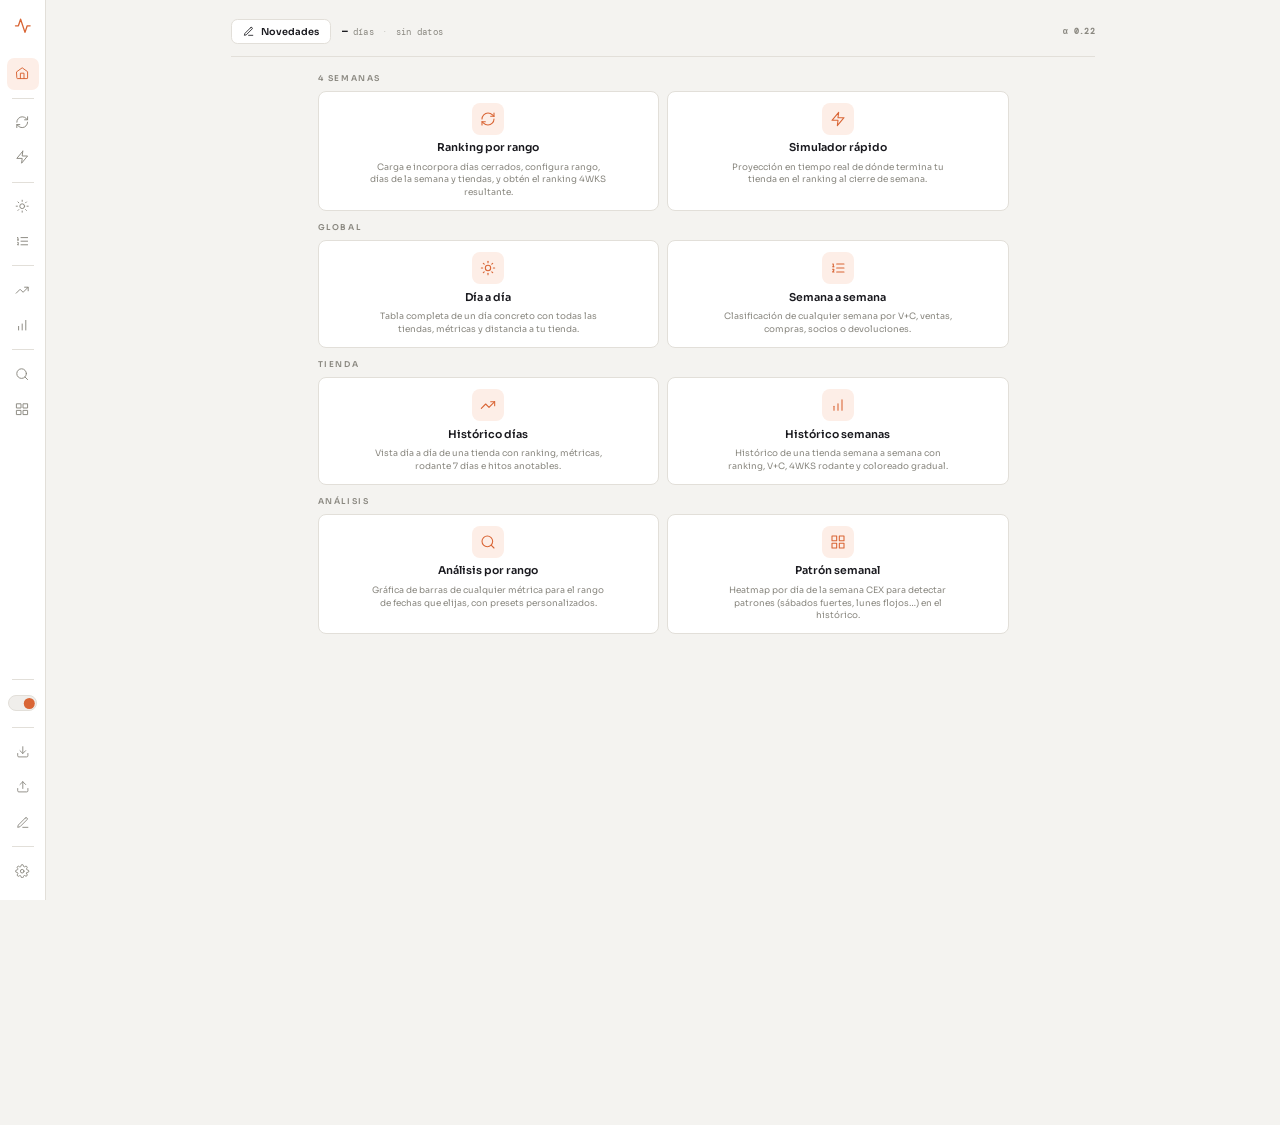
==== commit 21326e03: "v0.22: fix historico semanas + roll-up completo en selectores + analisis sin tienda por defecto Co-A" ====
--- a/index.html
+++ b/index.html
@@ -258,7 +258,7 @@
       <button class="btn-primary inspector-save" onclick="saveUpdPreset()">+ guardar preset</button>
     </div>
   </aside>
-  <div class="selector-card" id="updSelectorCard" style="display:none"><label>Tienda</label><div class="ss-wrap"><input type="hidden" id="updTargetStore" onchange="renderUpdTable()"><input type="text" class="ss-input" data-ss-for="updTargetStore" placeholder="Buscar tienda…" autocomplete="off" oninput="ssInput(this)" onfocus="ssOpen(this)" onclick="ssOpen(this)" onkeydown="ssKey(this,event)"><svg class="ss-caret" viewBox="0 0 24 24"><polyline points="6 9 12 15 18 9"/></svg><div class="ss-dropdown"></div></div></div>
+  <div class="selector-card" id="updSelectorCard" style="display:none"><label>Tienda</label><div class="ss-wrap"><input type="hidden" id="updTargetStore" onchange="renderUpdTable()"><input type="text" class="ss-input" data-ss-for="updTargetStore" placeholder="Buscar tienda…" autocomplete="off" oninput="ssInput(this)" onfocus="ssOpen(this)" onclick="ssOpen(this)" onkeydown="ssKey(this,event)"><button type="button" class="ss-clear" tabindex="-1" title="Vaciar" onmousedown="event.preventDefault();ssClearInput('updTargetStore')"><svg viewBox="0 0 24 24" fill="none" stroke="currentColor"><path d="M6 6l12 12M18 6L6 18" stroke-linecap="round" stroke-width="2"/></svg></button><svg class="ss-caret" viewBox="0 0 24 24" fill="none" stroke="currentColor"><polyline points="6 9 12 15 18 9" stroke-width="2" stroke-linecap="round" stroke-linejoin="round"/></svg><div class="ss-dropdown"></div></div></div>
   <div class="table-card visible upd-rank" id="updTableCard">
     <table>
       <thead><tr>
@@ -293,7 +293,7 @@
     <button class="wk-nav-btn" id="dlyNext" onclick="dailyStep(1)"><svg viewBox="0 0 24 24" fill="none" stroke="currentColor" stroke-linecap="round" stroke-linejoin="round"><polyline points="9 18 15 12 9 6"/></svg></button>
     <span class="wk-nav-sep"></span>
     <label class="wk-nav-label">Tu tienda</label>
-    <div class="ss-wrap wk-nav-ss"><input type="hidden" id="dailyStore" onchange="onDailyStoreChange()"><input type="text" class="ss-input" data-ss-for="dailyStore" placeholder="Buscar tienda…" autocomplete="off" oninput="ssInput(this)" onfocus="ssOpen(this)" onkeydown="ssKey(this,event)"><div class="ss-dropdown"></div></div>
+    <div class="ss-wrap wk-nav-ss"><input type="hidden" id="dailyStore" onchange="onDailyStoreChange()"><input type="text" class="ss-input" data-ss-for="dailyStore" placeholder="Buscar tienda…" autocomplete="off" oninput="ssInput(this)" onfocus="ssOpen(this)" onclick="ssOpen(this)" onkeydown="ssKey(this,event)"><button type="button" class="ss-clear" tabindex="-1" title="Vaciar" onmousedown="event.preventDefault();ssClearInput('dailyStore')"><svg viewBox="0 0 24 24" fill="none" stroke="currentColor"><path d="M6 6l12 12M18 6L6 18" stroke-linecap="round" stroke-width="2"/></svg></button><svg class="ss-caret" viewBox="0 0 24 24" fill="none" stroke="currentColor"><polyline points="6 9 12 15 18 9" stroke-width="2" stroke-linecap="round" stroke-linejoin="round"/></svg><div class="ss-dropdown"></div></div>
     <span class="wk-meta" id="dlyMeta"></span>
   </div>
 
@@ -337,7 +337,7 @@
   <!-- TOOLBAR -->
   <div class="diario-toolbar">
     <label style="font-size:10px;font-weight:700;letter-spacing:1.5px;text-transform:uppercase;color:var(--muted);white-space:nowrap;">Tienda</label>
-    <div class="ss-wrap"><input type="hidden" id="diarioStore" onchange="renderDiario()"><input type="text" class="ss-input" data-ss-for="diarioStore" placeholder="Buscar tienda…" autocomplete="off" oninput="ssInput(this)" onfocus="ssOpen(this)" onclick="ssOpen(this)" onkeydown="ssKey(this,event)"><svg class="ss-caret" viewBox="0 0 24 24"><polyline points="6 9 12 15 18 9"/></svg><div class="ss-dropdown"></div></div>
+    <div class="ss-wrap"><input type="hidden" id="diarioStore" onchange="renderDiario()"><input type="text" class="ss-input" data-ss-for="diarioStore" placeholder="Buscar tienda…" autocomplete="off" oninput="ssInput(this)" onfocus="ssOpen(this)" onclick="ssOpen(this)" onkeydown="ssKey(this,event)"><button type="button" class="ss-clear" tabindex="-1" title="Vaciar" onmousedown="event.preventDefault();ssClearInput('diarioStore')"><svg viewBox="0 0 24 24" fill="none" stroke="currentColor"><path d="M6 6l12 12M18 6L6 18" stroke-linecap="round" stroke-width="2"/></svg></button><svg class="ss-caret" viewBox="0 0 24 24" fill="none" stroke="currentColor"><polyline points="6 9 12 15 18 9" stroke-width="2" stroke-linecap="round" stroke-linejoin="round"/></svg><div class="ss-dropdown"></div></div>
     <span style="width:1px;height:20px;background:var(--border);flex-shrink:0;"></span>
     <label style="font-size:10px;font-weight:700;letter-spacing:1.5px;text-transform:uppercase;color:var(--muted);white-space:nowrap;">Día</label>
     <div class="diario-filter-pills" id="diarioDayFilter">
@@ -400,7 +400,7 @@
   <!-- TOOLBAR -->
   <div class="diario-toolbar">
     <label style="font-size:10px;font-weight:700;letter-spacing:1.5px;text-transform:uppercase;color:var(--muted);white-space:nowrap;">Tienda</label>
-    <div class="ss-wrap"><input type="hidden" id="semanalStore" onchange="renderSemanal()"><input type="text" class="ss-input" data-ss-for="semanalStore" placeholder="Buscar tienda…" autocomplete="off" oninput="ssInput(this)" onfocus="ssOpen(this)" onclick="ssOpen(this)" onkeydown="ssKey(this,event)"><svg class="ss-caret" viewBox="0 0 24 24"><polyline points="6 9 12 15 18 9"/></svg><div class="ss-dropdown"></div></div>
+    <div class="ss-wrap"><input type="hidden" id="semanalStore" onchange="onSemanalStoreChange()"><input type="text" class="ss-input" data-ss-for="semanalStore" placeholder="Buscar tienda…" autocomplete="off" oninput="ssInput(this)" onfocus="ssOpen(this)" onclick="ssOpen(this)" onkeydown="ssKey(this,event)"><button type="button" class="ss-clear" tabindex="-1" title="Vaciar" onmousedown="event.preventDefault();ssClearInput('semanalStore')"><svg viewBox="0 0 24 24" fill="none" stroke="currentColor"><path d="M6 6l12 12M18 6L6 18" stroke-linecap="round" stroke-width="2"/></svg></button><svg class="ss-caret" viewBox="0 0 24 24" fill="none" stroke="currentColor"><polyline points="6 9 12 15 18 9" stroke-width="2" stroke-linecap="round" stroke-linejoin="round"/></svg><div class="ss-dropdown"></div></div>
     <span style="width:1px;height:20px;background:var(--border);flex-shrink:0;"></span>
     <label style="font-size:10px;font-weight:700;letter-spacing:1.5px;text-transform:uppercase;color:var(--muted);white-space:nowrap;">Colorear por</label>
     <div class="diario-filter-pills" id="semanalColorByPills">
@@ -458,9 +458,9 @@
   <!-- TOOLBAR -->
   <div class="analysis-toolbar">
     <label>Tienda</label>
-    <div class="ss-wrap"><input type="hidden" id="aStore" onchange="onAnalysisStoreChange()"><input type="text" class="ss-input" data-ss-for="aStore" placeholder="Buscar tienda…" autocomplete="off" oninput="ssInput(this)" onfocus="ssOpen(this)" onclick="ssOpen(this)" onkeydown="ssKey(this,event)"><svg class="ss-caret" viewBox="0 0 24 24"><polyline points="6 9 12 15 18 9"/></svg><div class="ss-dropdown"></div></div>
+    <div class="ss-wrap"><input type="hidden" id="aStore" onchange="onAnalysisStoreChange()"><input type="text" class="ss-input" data-ss-for="aStore" placeholder="Selecciona una tienda…" autocomplete="off" oninput="ssInput(this)" onfocus="ssOpen(this)" onclick="ssOpen(this)" onkeydown="ssKey(this,event)"><button type="button" class="ss-clear" tabindex="-1" title="Vaciar" onmousedown="event.preventDefault();ssClearInput('aStore')"><svg viewBox="0 0 24 24" fill="none" stroke="currentColor"><path d="M6 6l12 12M18 6L6 18" stroke-linecap="round" stroke-width="2"/></svg></button><svg class="ss-caret" viewBox="0 0 24 24" fill="none" stroke="currentColor"><polyline points="6 9 12 15 18 9" stroke-width="2" stroke-linecap="round" stroke-linejoin="round"/></svg><div class="ss-dropdown"></div></div>
     <label>vs</label>
-    <div class="ss-wrap"><input type="hidden" id="aStore2" onchange="onAnalysisStore2Change()"><input type="text" class="ss-input" data-ss-for="aStore2" placeholder="Sin comparación" autocomplete="off" oninput="ssInput(this)" onfocus="ssOpen(this)" onclick="ssOpen(this)" onkeydown="ssKey(this,event)"><svg class="ss-caret" viewBox="0 0 24 24"><polyline points="6 9 12 15 18 9"/></svg><div class="ss-dropdown"></div></div>
+    <div class="ss-wrap"><input type="hidden" id="aStore2" onchange="onAnalysisStore2Change()"><input type="text" class="ss-input" data-ss-for="aStore2" placeholder="— sin comparación —" autocomplete="off" oninput="ssInput(this)" onfocus="ssOpen(this)" onclick="ssOpen(this)" onkeydown="ssKey(this,event)"><button type="button" class="ss-clear" tabindex="-1" title="Vaciar" onmousedown="event.preventDefault();ssClearInput('aStore2')"><svg viewBox="0 0 24 24" fill="none" stroke="currentColor"><path d="M6 6l12 12M18 6L6 18" stroke-linecap="round" stroke-width="2"/></svg></button><svg class="ss-caret" viewBox="0 0 24 24" fill="none" stroke="currentColor"><polyline points="6 9 12 15 18 9" stroke-width="2" stroke-linecap="round" stroke-linejoin="round"/></svg><div class="ss-dropdown"></div></div>
     <span class="sep"></span>
     <label>Desde</label>
     <input type="hidden" id="aStart" onchange="onAnalysisRangeChange()">
@@ -548,7 +548,7 @@
     <aside class="pat-toolbar">
       <div class="pat-group">
         <label>Tienda</label>
-        <div class="ss-wrap"><input type="hidden" id="patStore" onchange="onPatStoreChange()"><input type="text" class="ss-input" data-ss-for="patStore" placeholder="Buscar tienda…" autocomplete="off" oninput="ssInput(this)" onfocus="ssOpen(this)" onclick="ssOpen(this)" onkeydown="ssKey(this,event)"><svg class="ss-caret" viewBox="0 0 24 24"><polyline points="6 9 12 15 18 9"/></svg><div class="ss-dropdown"></div></div>
+        <div class="ss-wrap"><input type="hidden" id="patStore" onchange="onPatStoreChange()"><input type="text" class="ss-input" data-ss-for="patStore" placeholder="Buscar tienda…" autocomplete="off" oninput="ssInput(this)" onfocus="ssOpen(this)" onclick="ssOpen(this)" onkeydown="ssKey(this,event)"><button type="button" class="ss-clear" tabindex="-1" title="Vaciar" onmousedown="event.preventDefault();ssClearInput('patStore')"><svg viewBox="0 0 24 24" fill="none" stroke="currentColor"><path d="M6 6l12 12M18 6L6 18" stroke-linecap="round" stroke-width="2"/></svg></button><svg class="ss-caret" viewBox="0 0 24 24" fill="none" stroke="currentColor"><polyline points="6 9 12 15 18 9" stroke-width="2" stroke-linecap="round" stroke-linejoin="round"/></svg><div class="ss-dropdown"></div></div>
       </div>
       <div class="pat-group">
         <label>Desde WK</label>
@@ -611,7 +611,7 @@
     <button class="wk-nav-btn" id="wkNext" onclick="wkStep(1)"><svg viewBox="0 0 24 24" fill="none" stroke="currentColor" stroke-linecap="round" stroke-linejoin="round"><polyline points="9 18 15 12 9 6"/></svg></button>
     <span class="wk-nav-sep"></span>
     <label class="wk-nav-label">Tu tienda</label>
-    <div class="ss-wrap wk-nav-ss"><input type="hidden" id="weeklyStore" onchange="onWeeklyStoreChange()"><input type="text" class="ss-input" data-ss-for="weeklyStore" placeholder="Buscar tienda…" autocomplete="off" oninput="ssInput(this)" onfocus="ssOpen(this)" onkeydown="ssKey(this,event)"><div class="ss-dropdown"></div></div>
+    <div class="ss-wrap wk-nav-ss"><input type="hidden" id="weeklyStore" onchange="onWeeklyStoreChange()"><input type="text" class="ss-input" data-ss-for="weeklyStore" placeholder="Buscar tienda…" autocomplete="off" oninput="ssInput(this)" onfocus="ssOpen(this)" onclick="ssOpen(this)" onkeydown="ssKey(this,event)"><button type="button" class="ss-clear" tabindex="-1" title="Vaciar" onmousedown="event.preventDefault();ssClearInput('weeklyStore')"><svg viewBox="0 0 24 24" fill="none" stroke="currentColor"><path d="M6 6l12 12M18 6L6 18" stroke-linecap="round" stroke-width="2"/></svg></button><svg class="ss-caret" viewBox="0 0 24 24" fill="none" stroke="currentColor"><polyline points="6 9 12 15 18 9" stroke-width="2" stroke-linecap="round" stroke-linejoin="round"/></svg><div class="ss-dropdown"></div></div>
     <span class="wk-meta" id="wkMeta"></span>
   </div>
   <div class="table-card visible">
@@ -644,7 +644,7 @@
       <span class="sim-base-sep">·</span>
       <span class="sim-base-dates" id="simBaseDates">—</span>
     </div>
-    <div class="selector-card"><label>Tienda</label><div class="ss-wrap"><input type="hidden" id="targetStore" onchange="recalc()"><input type="text" class="ss-input" data-ss-for="targetStore" placeholder="Buscar tienda…" autocomplete="off" oninput="ssInput(this)" onfocus="ssOpen(this)" onclick="ssOpen(this)" onkeydown="ssKey(this,event)"><svg class="ss-caret" viewBox="0 0 24 24"><polyline points="6 9 12 15 18 9"/></svg><div class="ss-dropdown"></div></div></div>
+    <div class="selector-card"><label>Tienda</label><div class="ss-wrap"><input type="hidden" id="targetStore" onchange="recalc()"><input type="text" class="ss-input" data-ss-for="targetStore" placeholder="Buscar tienda…" autocomplete="off" oninput="ssInput(this)" onfocus="ssOpen(this)" onclick="ssOpen(this)" onkeydown="ssKey(this,event)"><button type="button" class="ss-clear" tabindex="-1" title="Vaciar" onmousedown="event.preventDefault();ssClearInput('targetStore')"><svg viewBox="0 0 24 24" fill="none" stroke="currentColor"><path d="M6 6l12 12M18 6L6 18" stroke-linecap="round" stroke-width="2"/></svg></button><svg class="ss-caret" viewBox="0 0 24 24" fill="none" stroke="currentColor"><polyline points="6 9 12 15 18 9" stroke-width="2" stroke-linecap="round" stroke-linejoin="round"/></svg><div class="ss-dropdown"></div></div></div>
   </div>
   <div class="sim-row sim-row-bottom">
     <div class="banner" id="banner">
--- a/styles.css
+++ b/styles.css
@@ -127,18 +127,25 @@
 
 /* ── SEARCHABLE SELECT ── */
 .ss-wrap{position:relative;display:inline-flex;align-items:center;flex:1;min-width:180px;}
-.ss-input{flex:1;padding:7px 12px;font-size:13px;font-weight:600;font-family:var(--font);border:1px solid var(--border);border-radius:7px;background:var(--surface2);color:var(--text);cursor:text;transition:background .25s,border-color .15s;width:100%;}
+.ss-input{flex:1;padding:7px 56px 7px 12px;font-size:13px;font-weight:600;font-family:var(--font);border:1px solid var(--border);border-radius:7px;background:var(--surface2);color:var(--text);cursor:text;transition:background .25s,border-color .15s;width:100%;text-overflow:ellipsis;}
 .ss-input:focus{outline:none;border-color:var(--accent);}
 .ss-input::placeholder{color:var(--muted);font-weight:500;}
-.ss-caret{display:none;}
+.ss-wrap.open .ss-input{border-color:var(--accent);}
+.ss-clear{position:absolute;right:28px;width:18px;height:18px;border:none;background:var(--border);color:var(--muted);border-radius:50%;display:none;align-items:center;justify-content:center;cursor:pointer;padding:0;line-height:0;transition:background .15s,color .15s;}
+.ss-clear svg{width:10px;height:10px;stroke:currentColor;stroke-width:2.4;}
+.ss-clear:hover{background:var(--accent);color:#fff;}
+.ss-wrap.has-value .ss-clear{display:flex;}
+.ss-caret{position:absolute;right:10px;width:14px;height:14px;color:var(--muted);pointer-events:none;transition:transform .15s,color .15s;flex-shrink:0;}
+.ss-wrap.open .ss-caret{transform:rotate(180deg);color:var(--accent);}
 .ss-dropdown{position:absolute;top:calc(100% + 4px);left:0;right:0;background:var(--surface);border:1px solid var(--border);border-radius:7px;box-shadow:0 8px 24px var(--shadow);z-index:50;max-height:280px;overflow-y:auto;display:none;}
-.ss-dropdown.show{display:block;}
+.ss-wrap.open .ss-dropdown{display:block;}
 .ss-dropdown::-webkit-scrollbar{width:6px;}
 .ss-dropdown::-webkit-scrollbar-thumb{background:var(--border);border-radius:4px;}
 .ss-option{padding:8px 12px;font-size:12.5px;font-weight:500;font-family:var(--font);color:var(--text);cursor:pointer;border-bottom:1px solid var(--border);transition:background .12s;}
 .ss-option:last-child{border-bottom:none;}
 .ss-option:hover,.ss-option.ss-highlight{background:var(--surface2);}
 .ss-option.ss-selected{background:var(--accent-dim);color:var(--accent);font-weight:600;}
+.ss-option.ss-muted{color:var(--muted);font-style:italic;}
 .ss-empty{padding:14px;text-align:center;font-size:12px;color:var(--muted);font-style:italic;}
 select{flex:1;padding:7px 10px;font-size:13px;font-weight:600;font-family:var(--font);border:1px solid var(--border);border-radius:7px;background:var(--surface2);color:var(--text);cursor:pointer;transition:background .25s,border-color .25s;}
 select:focus{outline:none;border-color:var(--accent);}
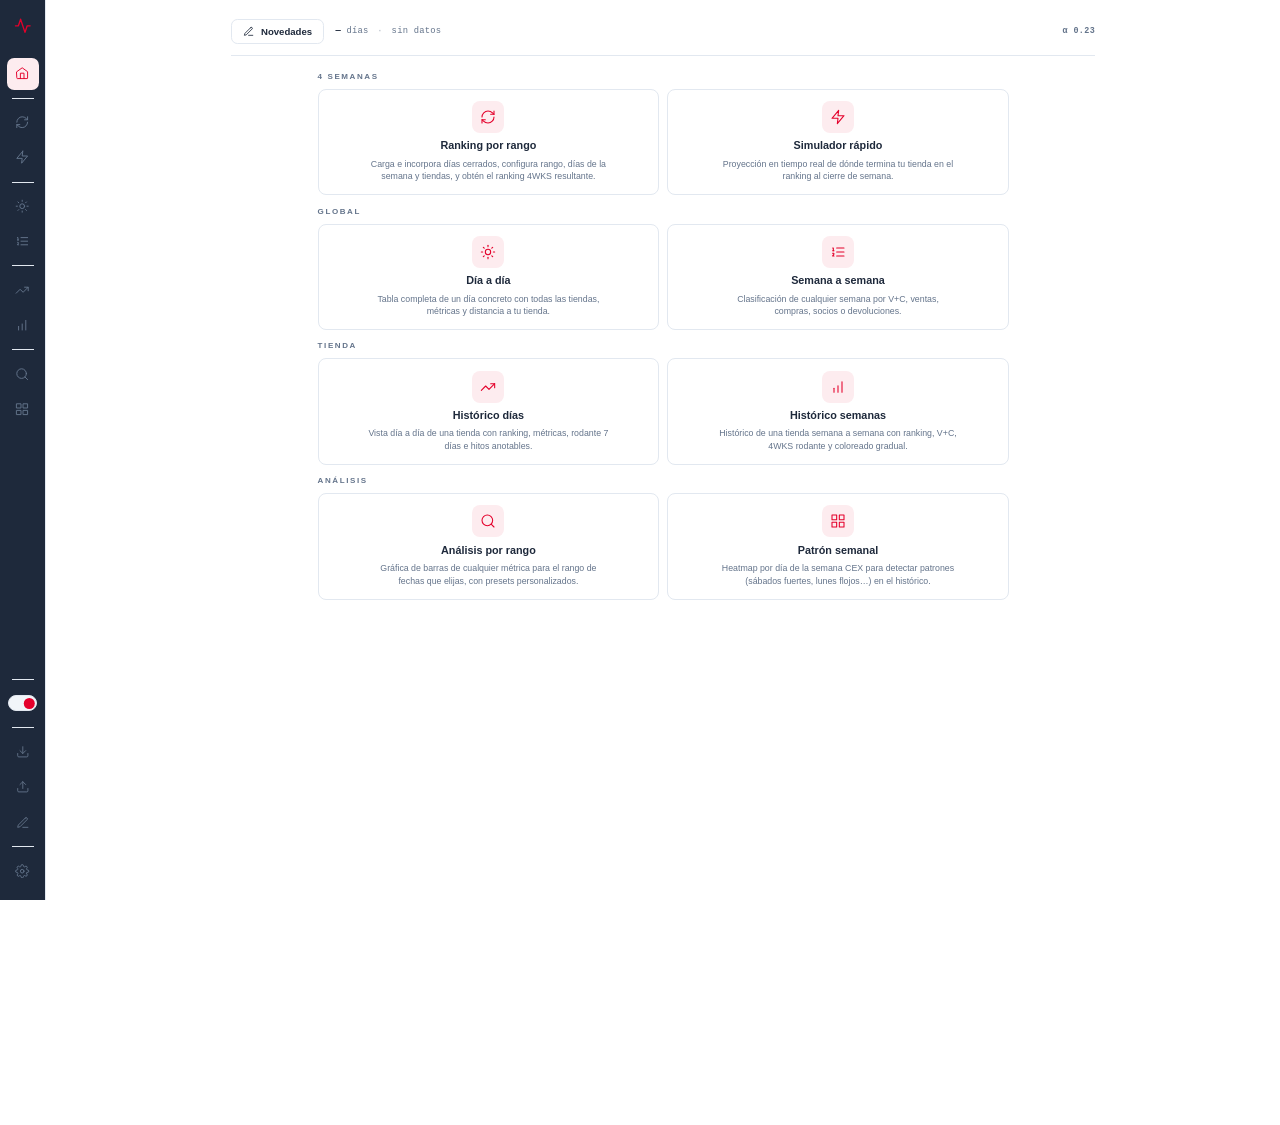
==== commit 6871168c: "v0.23: rework visual con paleta KPI Metrics, sin modo oscuro" ====
--- a/index.html
+++ b/index.html
@@ -4,8 +4,6 @@
 <meta charset="UTF-8">
 <meta name="viewport" content="width=device-width, initial-scale=1.0">
 <title>4WKS · Analytics</title>
-<link rel="preconnect" href="https://fonts.googleapis.com">
-<link href="https://fonts.googleapis.com/css2?family=DM+Mono:wght@400;500&family=Sora:wght@300;400;600;700&display=swap" rel="stylesheet">
 <link rel="stylesheet" href="styles.css">
 </head>
 <body>
--- a/styles.css
+++ b/styles.css
@@ -1,21 +1,13 @@
 *,*::before,*::after{box-sizing:border-box;margin:0;padding:0;}
 :root{
-  --bg:#0f0f11;--sidebar:#131316;--surface:#1a1a1f;--surface2:#222228;
-  --border:#2a2a32;--text:#e8e8ec;--muted:#64646e;
-  --accent:#e8784a;--accent-dim:#3d2115;--accent-rgb:232,120,74;
-  --green:#4caf85;--red:#e05c5c;--blue:#5b8dee;
-  --sat-bg:rgba(138,99,210,.12);--sun-bg:rgba(91,141,238,.1);
-  --shadow:rgba(0,0,0,.4);
-  --font:'Sora',sans-serif;--mono:'DM Mono',monospace;
+  --bg:#ffffff;--sidebar:#1e293b;--surface:#ffffff;--surface2:#f1f5f9;
+  --border:#e2e8f0;--text:#1e293b;--muted:#64748b;
+  --accent:#E4002B;--accent-hover:#B3001F;--accent-dim:#fdecef;--accent-rgb:228,0,43;
+  --green:#16a34a;--red:#dc2626;--blue:#2563eb;
+  --sat-bg:rgba(228,0,43,.05);--sun-bg:rgba(37,99,235,.06);
+  --shadow:rgba(0,0,0,.08);
+  --font:-apple-system,BlinkMacSystemFont,'Segoe UI',Roboto,sans-serif;--mono:'Courier New',ui-monospace,monospace;
   --sidebar-w:58px;--radius:10px;
-}
-[data-theme="light"]{
-  --bg:#f4f3f0;--sidebar:#fff;--surface:#fff;--surface2:#f0eeeb;
-  --border:#e2dfd9;--text:#1a1a1f;--muted:#8a8880;
-  --accent:#d96535;--accent-dim:#fdeee7;--accent-rgb:217,101,53;
-  --green:#2d7a55;--red:#c0392b;--blue:#2563eb;
-  --sat-bg:rgba(138,99,210,.08);--sun-bg:rgba(91,141,238,.07);
-  --shadow:rgba(0,0,0,.1);
 }
 html,body{height:100%;}
 body{font-family:var(--font);background:var(--bg);color:var(--text);display:flex;overflow:hidden;transition:background .25s,color .25s;zoom:0.8;}
@@ -76,7 +68,7 @@
 .card-label{font-size:10px;font-weight:700;letter-spacing:1.5px;text-transform:uppercase;color:var(--muted);}
 .badge{font-size:9.5px;font-weight:700;padding:3px 11px 3px 9px;border-radius:20px;background:var(--surface2);color:var(--muted);border:1px solid var(--border);letter-spacing:.6px;text-transform:uppercase;display:inline-flex;align-items:center;gap:6px;line-height:1.4;white-space:nowrap;}
 .badge::before{content:'';width:6px;height:6px;border-radius:50%;background:currentColor;flex-shrink:0;opacity:.85;}
-.badge.loaded{background:rgba(76,175,133,.12);color:var(--green);border-color:rgba(76,175,133,.3);}
+.badge.loaded{background:rgba(22,163,74,.12);color:var(--green);border-color:rgba(22,163,74,.3);}
 .badge.info{background:var(--surface2);color:var(--muted);border-color:var(--border);}
 .badge.info::before{animation:badge-pulse 1.6s ease-in-out infinite;}
 @keyframes badge-pulse{0%,100%{opacity:.4;}50%{opacity:1;}}
@@ -86,8 +78,8 @@
 .status-text.warn{color:var(--red);}
 .btn-reset{font-size:11px;padding:4px 10px;border:1px solid var(--border);border-radius:6px;background:transparent;color:var(--muted);cursor:pointer;font-weight:600;font-family:var(--font);transition:border-color .15s,color .15s;margin-left:8px;}
 .btn-reset:hover{border-color:var(--red);color:var(--red);}
-.btn-primary{font-size:12px;padding:8px 16px;border:none;border-radius:7px;background:var(--accent);color:#fff;cursor:pointer;font-weight:600;font-family:var(--font);transition:opacity .15s;width:100%;margin-top:10px;}
-.btn-primary:hover{opacity:.85;}
+.btn-primary{font-size:12px;padding:8px 16px;border:none;border-radius:7px;background:var(--accent);color:#fff;cursor:pointer;font-weight:600;font-family:var(--font);transition:background .15s;width:100%;margin-top:10px;}
+.btn-primary:hover{background:var(--accent-hover);}
 .btn-secondary{font-size:11px;padding:5px 12px;border:1px solid var(--border);border-radius:6px;background:transparent;color:var(--muted);cursor:pointer;font-weight:600;font-family:var(--font);transition:border-color .15s,color .15s;white-space:nowrap;}
 .btn-secondary:hover{border-color:var(--accent);color:var(--accent);}
 
@@ -98,7 +90,7 @@
 .drop-zone .dz-icon{font-size:20px;margin-bottom:5px;}
 .drop-zone .dz-text{font-size:11.5px;color:var(--muted);}
 .drop-zone .dz-text em{color:var(--accent);font-style:normal;font-weight:600;}
-.drop-zone.has-file{border-color:var(--green);border-style:solid;background:rgba(76,175,133,.07);}
+.drop-zone.has-file{border-color:var(--green);border-style:solid;background:rgba(22,163,74,.07);}
 .drop-zone.has-file .dz-text{color:var(--green);}
 textarea{width:100%;font-family:var(--mono);font-size:10.5px;line-height:1.6;padding:10px 12px;border:1.5px solid var(--border);border-radius:7px;resize:vertical;color:var(--text);background:var(--surface2);transition:border-color .2s,background .25s;caret-color:var(--accent);}
 textarea:focus{outline:none;border-color:var(--accent);}
@@ -173,8 +165,8 @@
 td.r{text-align:right;}
 tr:last-child td{border-bottom:none;}
 tr:hover td{background:var(--surface2);}
-tr.target td{background:rgba(232,120,74,.06);}
-tr.target:hover td{background:rgba(232,120,74,.1);}
+tr.target td{background:rgba(228,0,43,.06);}
+tr.target:hover td{background:rgba(228,0,43,.1);}
 /* day coloring */
 tr.day-sat td{background:var(--sat-bg);}
 tr.day-sun td{background:var(--sun-bg);}
@@ -187,7 +179,7 @@
 .alt-rank-col{width:78px;color:var(--blue);}
 .chg{font-size:11px;font-weight:700;font-family:var(--mono);min-width:28px;display:inline-block;text-align:center;}
 .chg.up{color:var(--green);}.chg.down{color:var(--red);}.chg.same{color:var(--muted);}
-.pill{font-size:10px;font-weight:600;font-family:var(--mono);padding:2px 7px;border-radius:20px;background:rgba(76,175,133,.12);color:var(--green);border:1px solid rgba(76,175,133,.2);}
+.pill{font-size:10px;font-weight:600;font-family:var(--mono);padding:2px 7px;border-radius:20px;background:rgba(22,163,74,.12);color:var(--green);border:1px solid rgba(22,163,74,.2);}
 .pill-zero{background:var(--surface2);color:var(--muted);border:1px solid var(--border);}
 .store-name{color:var(--text);}.target-name{color:var(--accent);font-weight:600;}
 .stat-val{font-family:var(--mono);font-size:12px;}
@@ -203,14 +195,14 @@
 
 /* ── RANKING BADGE ── */
 .trend{display:inline-flex;align-items:center;justify-content:center;gap:3px;font-size:11px;font-weight:700;font-family:var(--mono);padding:2px 9px;border-radius:10px;min-width:52px;border:1px solid transparent;}
-.trend.up{color:var(--green);background:rgba(76,175,133,.12);border-color:rgba(76,175,133,.25);}
-.trend.down{color:var(--red);background:rgba(224,92,92,.12);border-color:rgba(224,92,92,.25);}
+.trend.up{color:var(--green);background:rgba(22,163,74,.12);border-color:rgba(22,163,74,.25);}
+.trend.down{color:var(--red);background:rgba(220,38,38,.12);border-color:rgba(220,38,38,.25);}
 .trend.same{color:var(--muted);background:var(--surface2);border-color:var(--border);}
-.trend.new{color:var(--blue);background:rgba(91,141,238,.12);border-color:rgba(91,141,238,.25);font-size:9.5px;font-weight:700;letter-spacing:.5px;text-transform:uppercase;}
+.trend.new{color:var(--blue);background:rgba(37,99,235,.12);border-color:rgba(37,99,235,.25);font-size:9.5px;font-weight:700;letter-spacing:.5px;text-transform:uppercase;}
 .rank-badge{display:inline-flex;align-items:center;justify-content:center;width:28px;height:20px;border-radius:5px;font-family:var(--mono);font-weight:700;font-size:11px;}
-.rank-badge.top1{background:rgba(255,215,0,.2);color:#b8860b;}
-.rank-badge.top3{background:rgba(76,175,133,.15);color:var(--green);}
-.rank-badge.top10{background:rgba(91,141,238,.12);color:var(--blue);}
+.rank-badge.top1{background:#fef3c7;color:#b45309;}
+.rank-badge.top3{background:rgba(22,163,74,.15);color:var(--green);}
+.rank-badge.top10{background:rgba(37,99,235,.12);color:var(--blue);}
 .rank-badge.other{background:var(--surface2);color:var(--muted);}
 
 /* ── HOME ── */
@@ -280,7 +272,7 @@
 .store-filter-checks{display:grid;grid-template-columns:repeat(auto-fill,minmax(150px,1fr));gap:3px 10px;max-height:180px;overflow-y:auto;padding:8px 10px;background:var(--surface2);border-radius:8px;}
 .store-check{display:flex;align-items:center;gap:7px;font-size:11.5px;color:var(--text);cursor:pointer;padding:2px 0;}
 .store-check input{accent-color:var(--accent);cursor:pointer;}
-.wks-result-tag{font-size:11px;font-weight:700;font-family:var(--mono);color:var(--blue);background:rgba(91,141,238,.1);border:1px solid rgba(91,141,238,.25);padding:3px 10px;border-radius:20px;white-space:nowrap;}
+.wks-result-tag{font-size:11px;font-weight:700;font-family:var(--mono);color:var(--blue);background:rgba(37,99,235,.1);border:1px solid rgba(37,99,235,.25);padding:3px 10px;border-radius:20px;white-space:nowrap;}
 .wks-stats-inline{font-size:10.5px;color:var(--muted);font-family:var(--mono);line-height:1.5;}
 .wks-stats-inline span{color:var(--text);font-weight:600;}
 
@@ -444,7 +436,7 @@
 .chart-svg .week-divider{stroke:var(--muted);stroke-width:1;stroke-dasharray:4 2;opacity:.5;}
 .chart-svg .bar{fill:var(--accent);transition:opacity .15s;cursor:pointer;}
 .chart-svg .bar:hover{opacity:.78;}
-.chart-svg .bar.sat{fill:#8a63d2;}
+.chart-svg .bar.sat{fill:#8b5cf6;}
 .chart-svg .bar.sun{fill:var(--blue);}
 .chart-svg .mean-line{stroke:var(--text);stroke-width:1.2;stroke-dasharray:4 3;opacity:.55;}
 .chart-svg .mean-label{fill:var(--text);font-size:10px;font-family:var(--mono);font-weight:600;opacity:.75;}
@@ -461,8 +453,8 @@
 .kpi-val-b{color:var(--blue);font-weight:700;}
 .kpi-vs{color:var(--muted);font-weight:500;font-size:10px;margin:0 5px;letter-spacing:.3px;}
 .kpi-delta{display:inline-block;font-size:9.5px;font-weight:700;margin-left:6px;padding:1px 7px;border-radius:10px;letter-spacing:.3px;}
-.kpi-delta.green{color:var(--green);background:rgba(76,175,133,.14);}
-.kpi-delta.red{color:var(--red);background:rgba(224,92,92,.14);}
+.kpi-delta.green{color:var(--green);background:rgba(22,163,74,.14);}
+.kpi-delta.red{color:var(--red);background:rgba(220,38,38,.14);}
 .kpi-delta.muted{color:var(--muted);background:var(--surface2);}
 .kpi-compare-list{display:inline-flex;flex-direction:column;gap:3px;font-size:11px;font-weight:600;font-family:var(--mono);}
 .kpi-compare-list > span{display:inline-flex;align-items:center;gap:6px;white-space:nowrap;}
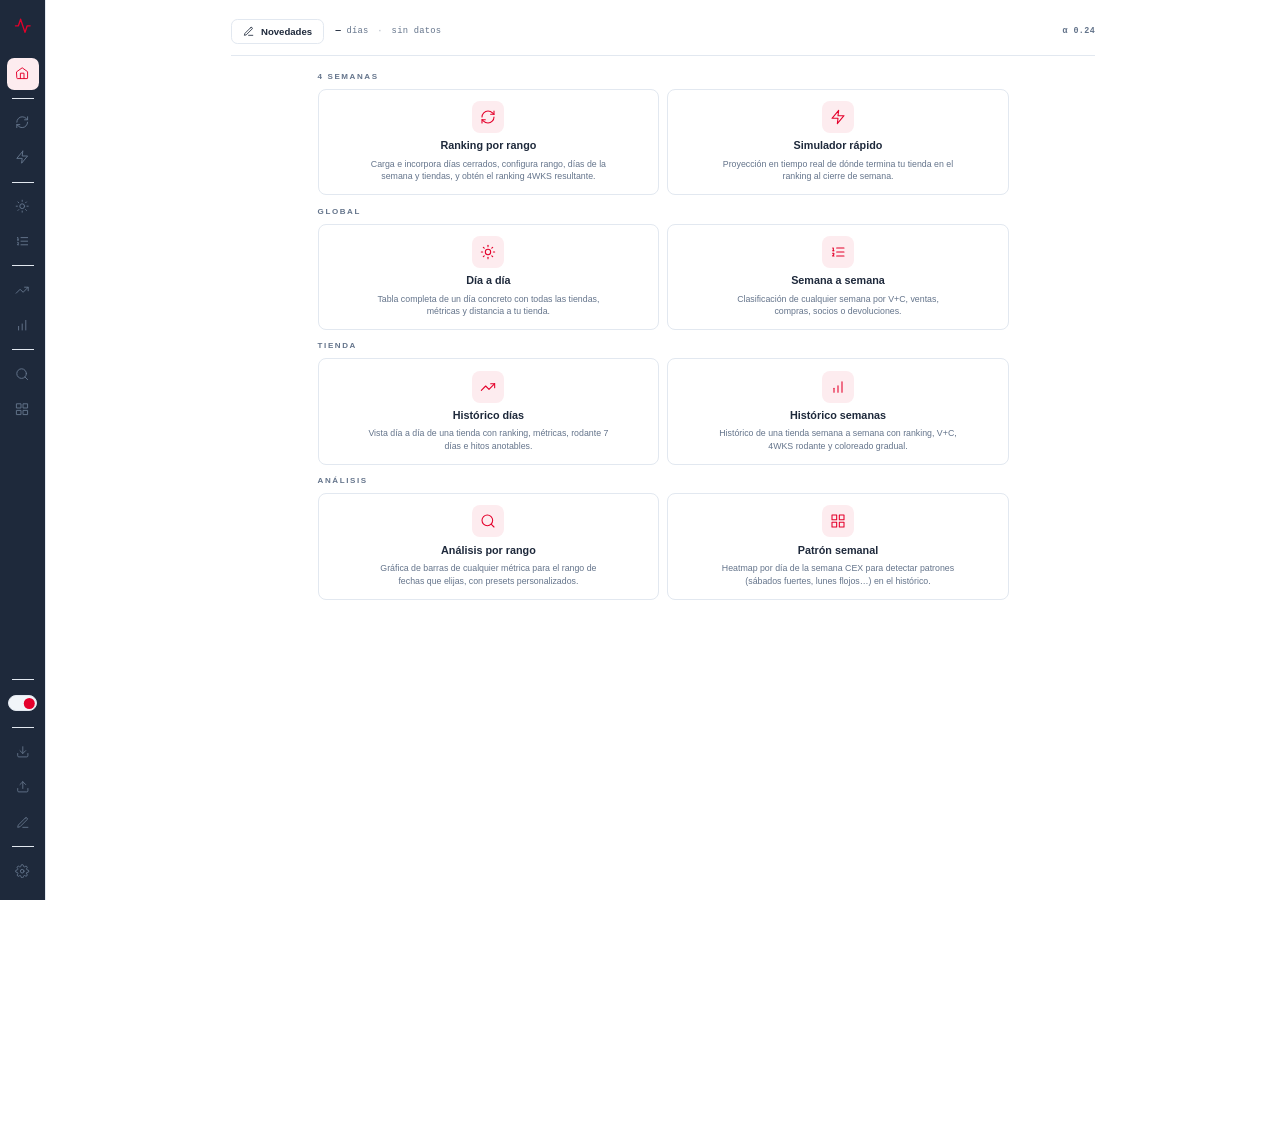
==== commit 8b62638d: "v0.24: exportar CSV en historico dias Boton en la toolbar de 'Histórico días' que descarga la tabla " ====
--- a/index.html
+++ b/index.html
@@ -348,6 +348,8 @@
       <button class="diario-filter-pill" data-day="Thursday" onclick="filterDiarioDay(this)">Jue</button>
       <button class="diario-filter-pill" data-day="Friday" onclick="filterDiarioDay(this)">Vie</button>
     </div>
+    <span style="flex:1"></span>
+    <button class="btn-mini" onclick="exportDiarioCSV()" title="Exportar la tabla visible a CSV"><svg viewBox="0 0 24 24" fill="none" stroke="currentColor" stroke-linecap="round" stroke-linejoin="round" width="13" height="13" style="vertical-align:-2px;margin-right:4px;"><path d="M12 3v12"/><path d="M7 10l5 5 5-5"/><path d="M4 19h16"/></svg>Exportar CSV</button>
   </div>
 
   <!-- SUMMARY -->
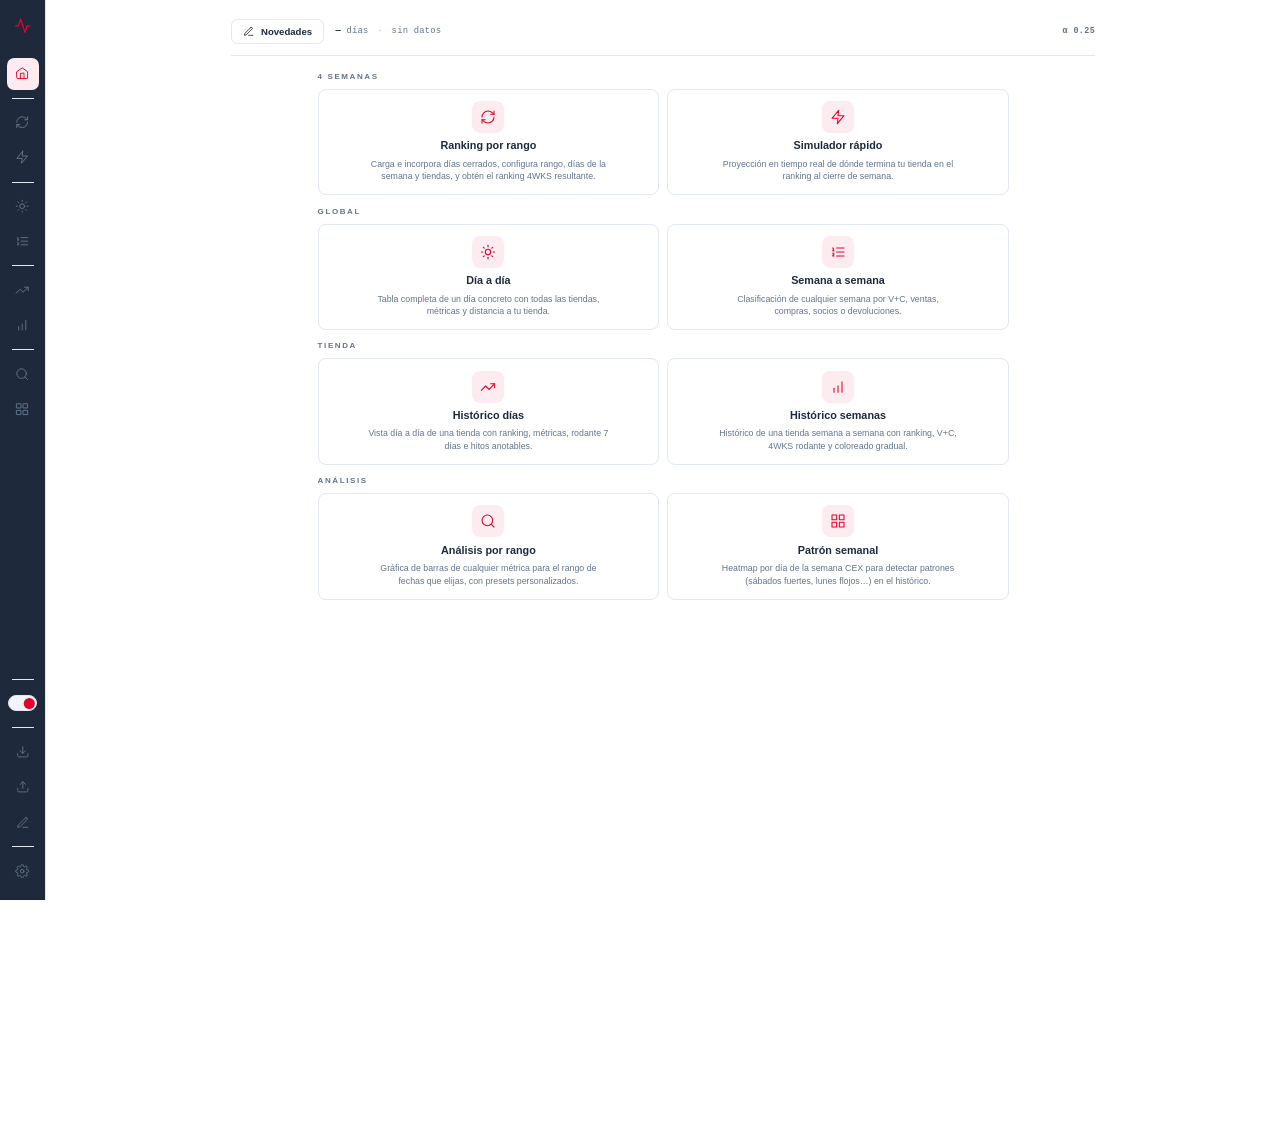
==== commit 2b063a46: "v0.25: exportar CSV y PDF en todos los paneles Extiende el export CSV (ya presente en Histórico días" ====
--- a/index.html
+++ b/index.html
@@ -256,9 +256,13 @@
       <button class="btn-primary inspector-save" onclick="saveUpdPreset()">+ guardar preset</button>
     </div>
   </aside>
-  <div class="selector-card" id="updSelectorCard" style="display:none"><label>Tienda</label><div class="ss-wrap"><input type="hidden" id="updTargetStore" onchange="renderUpdTable()"><input type="text" class="ss-input" data-ss-for="updTargetStore" placeholder="Buscar tienda…" autocomplete="off" oninput="ssInput(this)" onfocus="ssOpen(this)" onclick="ssOpen(this)" onkeydown="ssKey(this,event)"><button type="button" class="ss-clear" tabindex="-1" title="Vaciar" onmousedown="event.preventDefault();ssClearInput('updTargetStore')"><svg viewBox="0 0 24 24" fill="none" stroke="currentColor"><path d="M6 6l12 12M18 6L6 18" stroke-linecap="round" stroke-width="2"/></svg></button><svg class="ss-caret" viewBox="0 0 24 24" fill="none" stroke="currentColor"><polyline points="6 9 12 15 18 9" stroke-width="2" stroke-linecap="round" stroke-linejoin="round"/></svg><div class="ss-dropdown"></div></div></div>
+  <div class="selector-card" id="updSelectorCard" style="display:none"><label>Tienda</label><div class="ss-wrap"><input type="hidden" id="updTargetStore" onchange="renderUpdTable()"><input type="text" class="ss-input" data-ss-for="updTargetStore" placeholder="Buscar tienda…" autocomplete="off" oninput="ssInput(this)" onfocus="ssOpen(this)" onclick="ssOpen(this)" onkeydown="ssKey(this,event)"><button type="button" class="ss-clear" tabindex="-1" title="Vaciar" onmousedown="event.preventDefault();ssClearInput('updTargetStore')"><svg viewBox="0 0 24 24" fill="none" stroke="currentColor"><path d="M6 6l12 12M18 6L6 18" stroke-linecap="round" stroke-width="2"/></svg></button><svg class="ss-caret" viewBox="0 0 24 24" fill="none" stroke="currentColor"><polyline points="6 9 12 15 18 9" stroke-width="2" stroke-linecap="round" stroke-linejoin="round"/></svg><div class="ss-dropdown"></div></div>
+    <span style="flex:1"></span>
+    <button class="btn-mini" onclick="exportUpdCSV()" title="Exportar la tabla visible a CSV"><svg viewBox="0 0 24 24" fill="none" stroke="currentColor" stroke-linecap="round" stroke-linejoin="round" width="13" height="13" style="vertical-align:-2px;margin-right:4px;"><path d="M12 3v12"/><path d="M7 10l5 5 5-5"/><path d="M4 19h16"/></svg>Exportar CSV</button>
+    <button class="btn-mini" onclick="exportUpdPDF()" title="Exportar la tabla visible a PDF"><svg viewBox="0 0 24 24" fill="none" stroke="currentColor" stroke-linecap="round" stroke-linejoin="round" width="13" height="13" style="vertical-align:-2px;margin-right:4px;"><polyline points="6 9 6 2 18 2 18 9"/><path d="M6 18H4a2 2 0 0 1-2-2v-5a2 2 0 0 1 2-2h16a2 2 0 0 1 2 2v5a2 2 0 0 1-2 2h-2"/><rect x="6" y="14" width="12" height="8"/></svg>Exportar PDF</button>
+  </div>
   <div class="table-card visible upd-rank" id="updTableCard">
-    <table>
+    <table id="updTable">
       <thead><tr>
         <th style="width:36px">#</th>
         <th style="width:68px" class="r sortable" data-col="delta" onclick="sortUpd('delta')">Δ <em class="sort-arrow" id="updArr-delta"></em></th>
@@ -293,6 +297,9 @@
     <label class="wk-nav-label">Tu tienda</label>
     <div class="ss-wrap wk-nav-ss"><input type="hidden" id="dailyStore" onchange="onDailyStoreChange()"><input type="text" class="ss-input" data-ss-for="dailyStore" placeholder="Buscar tienda…" autocomplete="off" oninput="ssInput(this)" onfocus="ssOpen(this)" onclick="ssOpen(this)" onkeydown="ssKey(this,event)"><button type="button" class="ss-clear" tabindex="-1" title="Vaciar" onmousedown="event.preventDefault();ssClearInput('dailyStore')"><svg viewBox="0 0 24 24" fill="none" stroke="currentColor"><path d="M6 6l12 12M18 6L6 18" stroke-linecap="round" stroke-width="2"/></svg></button><svg class="ss-caret" viewBox="0 0 24 24" fill="none" stroke="currentColor"><polyline points="6 9 12 15 18 9" stroke-width="2" stroke-linecap="round" stroke-linejoin="round"/></svg><div class="ss-dropdown"></div></div>
     <span class="wk-meta" id="dlyMeta"></span>
+    <span style="flex:1"></span>
+    <button class="btn-mini" onclick="exportDailyCSV()" title="Exportar la tabla visible a CSV"><svg viewBox="0 0 24 24" fill="none" stroke="currentColor" stroke-linecap="round" stroke-linejoin="round" width="13" height="13" style="vertical-align:-2px;margin-right:4px;"><path d="M12 3v12"/><path d="M7 10l5 5 5-5"/><path d="M4 19h16"/></svg>Exportar CSV</button>
+    <button class="btn-mini" onclick="exportDailyPDF()" title="Exportar la tabla visible a PDF"><svg viewBox="0 0 24 24" fill="none" stroke="currentColor" stroke-linecap="round" stroke-linejoin="round" width="13" height="13" style="vertical-align:-2px;margin-right:4px;"><polyline points="6 9 6 2 18 2 18 9"/><path d="M6 18H4a2 2 0 0 1-2-2v-5a2 2 0 0 1 2-2h16a2 2 0 0 1 2 2v5a2 2 0 0 1-2 2h-2"/><rect x="6" y="14" width="12" height="8"/></svg>Exportar PDF</button>
   </div>
 
   <!-- SUMMARY -->
@@ -307,7 +314,7 @@
 
   <!-- TABLE -->
   <div class="table-card visible" id="dailyTableCard">
-    <table>
+    <table id="dailyTable">
       <thead><tr>
         <th style="width:36px" class="sortable sort-active" data-dlycol="ranking" onclick="sortDaily('ranking')"># <em class="sort-arrow" id="dlyArr-ranking">▲</em></th>
         <th>Tienda</th>
@@ -350,6 +357,7 @@
     </div>
     <span style="flex:1"></span>
     <button class="btn-mini" onclick="exportDiarioCSV()" title="Exportar la tabla visible a CSV"><svg viewBox="0 0 24 24" fill="none" stroke="currentColor" stroke-linecap="round" stroke-linejoin="round" width="13" height="13" style="vertical-align:-2px;margin-right:4px;"><path d="M12 3v12"/><path d="M7 10l5 5 5-5"/><path d="M4 19h16"/></svg>Exportar CSV</button>
+    <button class="btn-mini" onclick="exportDiarioPDF()" title="Exportar la tabla visible a PDF"><svg viewBox="0 0 24 24" fill="none" stroke="currentColor" stroke-linecap="round" stroke-linejoin="round" width="13" height="13" style="vertical-align:-2px;margin-right:4px;"><polyline points="6 9 6 2 18 2 18 9"/><path d="M6 18H4a2 2 0 0 1-2-2v-5a2 2 0 0 1 2-2h16a2 2 0 0 1 2 2v5a2 2 0 0 1-2 2h-2"/><rect x="6" y="14" width="12" height="8"/></svg>Exportar PDF</button>
   </div>
 
   <!-- SUMMARY -->
@@ -410,6 +418,9 @@
       <button class="diario-filter-pill" data-col="vc" onclick="setSemanalColorBy(this)">V+C</button>
       <button class="diario-filter-pill" data-col="rolling4" onclick="setSemanalColorBy(this)">4WKS rod.</button>
     </div>
+    <span style="flex:1"></span>
+    <button class="btn-mini" onclick="exportSemanalCSV()" title="Exportar la tabla visible a CSV"><svg viewBox="0 0 24 24" fill="none" stroke="currentColor" stroke-linecap="round" stroke-linejoin="round" width="13" height="13" style="vertical-align:-2px;margin-right:4px;"><path d="M12 3v12"/><path d="M7 10l5 5 5-5"/><path d="M4 19h16"/></svg>Exportar CSV</button>
+    <button class="btn-mini" onclick="exportSemanalPDF()" title="Exportar la tabla visible a PDF"><svg viewBox="0 0 24 24" fill="none" stroke="currentColor" stroke-linecap="round" stroke-linejoin="round" width="13" height="13" style="vertical-align:-2px;margin-right:4px;"><polyline points="6 9 6 2 18 2 18 9"/><path d="M6 18H4a2 2 0 0 1-2-2v-5a2 2 0 0 1 2-2h16a2 2 0 0 1 2 2v5a2 2 0 0 1-2 2h-2"/><rect x="6" y="14" width="12" height="8"/></svg>Exportar PDF</button>
   </div>
 
   <!-- SUMMARY -->
@@ -425,7 +436,7 @@
   <!-- TABLE -->
   <div class="diario-table-wrap">
     <div class="table-card visible">
-      <table>
+      <table id="semanalTable">
         <thead><tr>
           <th class="sortable sort-active" data-scol="ws" onclick="sortSemanal('ws')">WK <em class="sort-arrow" id="semArr-ws">▼</em></th>
           <th>Rango</th>
@@ -522,6 +533,9 @@
     <span class="presets-label">Presets</span>
     <div class="presets-list" id="aPresetsList"></div>
     <button class="preset-save-btn" onclick="saveAnalysisPreset()">+ Guardar rango actual</button>
+    <span style="flex:1"></span>
+    <button class="btn-mini" onclick="exportAnalysisCSV()" title="Exportar los datos del gráfico a CSV"><svg viewBox="0 0 24 24" fill="none" stroke="currentColor" stroke-linecap="round" stroke-linejoin="round" width="13" height="13" style="vertical-align:-2px;margin-right:4px;"><path d="M12 3v12"/><path d="M7 10l5 5 5-5"/><path d="M4 19h16"/></svg>Exportar CSV</button>
+    <button class="btn-mini" onclick="exportAnalysisPDF()" title="Exportar los gráficos a PDF"><svg viewBox="0 0 24 24" fill="none" stroke="currentColor" stroke-linecap="round" stroke-linejoin="round" width="13" height="13" style="vertical-align:-2px;margin-right:4px;"><polyline points="6 9 6 2 18 2 18 9"/><path d="M6 18H4a2 2 0 0 1-2-2v-5a2 2 0 0 1 2-2h16a2 2 0 0 1 2 2v5a2 2 0 0 1-2 2h-2"/><rect x="6" y="14" width="12" height="8"/></svg>Exportar PDF</button>
   </div>
 
   <!-- SUMMARY -->
@@ -573,6 +587,11 @@
         <div class="diario-filter-pills pat-highlight-pills" id="patHighlightPills">
           <button type="button" class="diario-filter-pill" data-highlight="weeks" onclick="togglePatHighlight(this)">Colorear semanas</button>
         </div>
+      </div>
+      <div class="pat-group">
+        <label>Exportar</label>
+        <button class="btn-mini" onclick="exportPatternCSV()" title="Exportar la tabla a CSV"><svg viewBox="0 0 24 24" fill="none" stroke="currentColor" stroke-linecap="round" stroke-linejoin="round" width="13" height="13" style="vertical-align:-2px;margin-right:4px;"><path d="M12 3v12"/><path d="M7 10l5 5 5-5"/><path d="M4 19h16"/></svg>Exportar CSV</button>
+        <button class="btn-mini" onclick="exportPatternPDF()" title="Exportar gráfico y tabla a PDF"><svg viewBox="0 0 24 24" fill="none" stroke="currentColor" stroke-linecap="round" stroke-linejoin="round" width="13" height="13" style="vertical-align:-2px;margin-right:4px;"><polyline points="6 9 6 2 18 2 18 9"/><path d="M6 18H4a2 2 0 0 1-2-2v-5a2 2 0 0 1 2-2h16a2 2 0 0 1 2 2v5a2 2 0 0 1-2 2h-2"/><rect x="6" y="14" width="12" height="8"/></svg>Exportar PDF</button>
       </div>
     </aside>
     <div class="pat-content">
@@ -613,9 +632,12 @@
     <label class="wk-nav-label">Tu tienda</label>
     <div class="ss-wrap wk-nav-ss"><input type="hidden" id="weeklyStore" onchange="onWeeklyStoreChange()"><input type="text" class="ss-input" data-ss-for="weeklyStore" placeholder="Buscar tienda…" autocomplete="off" oninput="ssInput(this)" onfocus="ssOpen(this)" onclick="ssOpen(this)" onkeydown="ssKey(this,event)"><button type="button" class="ss-clear" tabindex="-1" title="Vaciar" onmousedown="event.preventDefault();ssClearInput('weeklyStore')"><svg viewBox="0 0 24 24" fill="none" stroke="currentColor"><path d="M6 6l12 12M18 6L6 18" stroke-linecap="round" stroke-width="2"/></svg></button><svg class="ss-caret" viewBox="0 0 24 24" fill="none" stroke="currentColor"><polyline points="6 9 12 15 18 9" stroke-width="2" stroke-linecap="round" stroke-linejoin="round"/></svg><div class="ss-dropdown"></div></div>
     <span class="wk-meta" id="wkMeta"></span>
+    <span style="flex:1"></span>
+    <button class="btn-mini" onclick="exportWeeklyCSV()" title="Exportar la tabla visible a CSV"><svg viewBox="0 0 24 24" fill="none" stroke="currentColor" stroke-linecap="round" stroke-linejoin="round" width="13" height="13" style="vertical-align:-2px;margin-right:4px;"><path d="M12 3v12"/><path d="M7 10l5 5 5-5"/><path d="M4 19h16"/></svg>Exportar CSV</button>
+    <button class="btn-mini" onclick="exportWeeklyPDF()" title="Exportar la tabla visible a PDF"><svg viewBox="0 0 24 24" fill="none" stroke="currentColor" stroke-linecap="round" stroke-linejoin="round" width="13" height="13" style="vertical-align:-2px;margin-right:4px;"><polyline points="6 9 6 2 18 2 18 9"/><path d="M6 18H4a2 2 0 0 1-2-2v-5a2 2 0 0 1 2-2h16a2 2 0 0 1 2 2v5a2 2 0 0 1-2 2h-2"/><rect x="6" y="14" width="12" height="8"/></svg>Exportar PDF</button>
   </div>
   <div class="table-card visible">
-    <table>
+    <table id="wkTable">
       <thead><tr>
         <th style="width:36px">#</th><th>Tienda</th>
         <th class="r sortable sort-active" data-col="vc"      onclick="sortWk('vc')">V+C <em class="sort-arrow" id="wkArr-vc">▼</em></th>
@@ -644,7 +666,11 @@
       <span class="sim-base-sep">·</span>
       <span class="sim-base-dates" id="simBaseDates">—</span>
     </div>
-    <div class="selector-card"><label>Tienda</label><div class="ss-wrap"><input type="hidden" id="targetStore" onchange="recalc()"><input type="text" class="ss-input" data-ss-for="targetStore" placeholder="Buscar tienda…" autocomplete="off" oninput="ssInput(this)" onfocus="ssOpen(this)" onclick="ssOpen(this)" onkeydown="ssKey(this,event)"><button type="button" class="ss-clear" tabindex="-1" title="Vaciar" onmousedown="event.preventDefault();ssClearInput('targetStore')"><svg viewBox="0 0 24 24" fill="none" stroke="currentColor"><path d="M6 6l12 12M18 6L6 18" stroke-linecap="round" stroke-width="2"/></svg></button><svg class="ss-caret" viewBox="0 0 24 24" fill="none" stroke="currentColor"><polyline points="6 9 12 15 18 9" stroke-width="2" stroke-linecap="round" stroke-linejoin="round"/></svg><div class="ss-dropdown"></div></div></div>
+    <div class="selector-card"><label>Tienda</label><div class="ss-wrap"><input type="hidden" id="targetStore" onchange="recalc()"><input type="text" class="ss-input" data-ss-for="targetStore" placeholder="Buscar tienda…" autocomplete="off" oninput="ssInput(this)" onfocus="ssOpen(this)" onclick="ssOpen(this)" onkeydown="ssKey(this,event)"><button type="button" class="ss-clear" tabindex="-1" title="Vaciar" onmousedown="event.preventDefault();ssClearInput('targetStore')"><svg viewBox="0 0 24 24" fill="none" stroke="currentColor"><path d="M6 6l12 12M18 6L6 18" stroke-linecap="round" stroke-width="2"/></svg></button><svg class="ss-caret" viewBox="0 0 24 24" fill="none" stroke="currentColor"><polyline points="6 9 12 15 18 9" stroke-width="2" stroke-linecap="round" stroke-linejoin="round"/></svg><div class="ss-dropdown"></div></div>
+    <span style="flex:1"></span>
+    <button class="btn-mini" onclick="exportSimCSV()" title="Exportar la tabla visible a CSV"><svg viewBox="0 0 24 24" fill="none" stroke="currentColor" stroke-linecap="round" stroke-linejoin="round" width="13" height="13" style="vertical-align:-2px;margin-right:4px;"><path d="M12 3v12"/><path d="M7 10l5 5 5-5"/><path d="M4 19h16"/></svg>Exportar CSV</button>
+    <button class="btn-mini" onclick="exportSimPDF()" title="Exportar la tabla visible a PDF"><svg viewBox="0 0 24 24" fill="none" stroke="currentColor" stroke-linecap="round" stroke-linejoin="round" width="13" height="13" style="vertical-align:-2px;margin-right:4px;"><polyline points="6 9 6 2 18 2 18 9"/><path d="M6 18H4a2 2 0 0 1-2-2v-5a2 2 0 0 1 2-2h16a2 2 0 0 1 2 2v5a2 2 0 0 1-2 2h-2"/><rect x="6" y="14" width="12" height="8"/></svg>Exportar PDF</button>
+    </div>
   </div>
   <div class="sim-row sim-row-bottom">
     <div class="banner" id="banner">
@@ -667,7 +693,7 @@
     </div>
   </div>
   <div class="table-card" id="tableCard">
-    <table><thead><tr>
+    <table id="simTable"><thead><tr>
       <th style="width:36px">#</th>
       <th style="width:44px">±</th>
       <th class="r alt-rank-col" id="simAltRankHeader" style="display:none"></th>
--- a/styles.css
+++ b/styles.css
@@ -277,7 +277,7 @@
 .wks-stats-inline span{color:var(--text);font-weight:600;}
 
 /* ── SELECTOR CARD ── */
-.selector-card{background:var(--surface);border:1px solid var(--border);border-radius:var(--radius);padding:12px 18px;margin-bottom:12px;display:flex;align-items:center;gap:12px;transition:background .25s,border-color .25s;}
+.selector-card{background:var(--surface);border:1px solid var(--border);border-radius:var(--radius);padding:12px 18px;margin-bottom:12px;display:flex;align-items:center;gap:12px;flex-wrap:wrap;transition:background .25s,border-color .25s;}
 .selector-card label{font-size:10px;font-weight:700;letter-spacing:1.5px;text-transform:uppercase;color:var(--muted);white-space:nowrap;}
 
 /* ── UPDATER ── */
@@ -361,7 +361,7 @@
 #panel-updater.active{display:flex;flex-direction:column;}
 
 /* ── WEEKLY NAV ── */
-.wk-nav{background:var(--surface);border:1px solid var(--border);border-radius:var(--radius);padding:10px 16px;margin-bottom:12px;display:flex;align-items:center;gap:10px;}
+.wk-nav{background:var(--surface);border:1px solid var(--border);border-radius:var(--radius);padding:10px 16px;margin-bottom:12px;display:flex;align-items:center;gap:10px;flex-wrap:wrap;}
 .wk-nav select{flex:1;}
 .wk-nav-sep{width:1px;height:20px;background:var(--border);flex-shrink:0;margin:0 2px;}
 .wk-nav-label{font-size:10px;font-weight:700;letter-spacing:1.5px;text-transform:uppercase;color:var(--muted);white-space:nowrap;}
@@ -550,3 +550,23 @@
   .updday-grid > *{flex:0 0 auto;padding:0;border:none;}
   .sim-row{flex-direction:column;}
 }
+
+/* ══════════════════════════════════════════════════════
+   EXPORTAR PDF (impresión)
+   ══════════════════════════════════════════════════════ */
+#printArea{display:none;}
+@media print{
+  body>*:not(#printArea){display:none!important;}
+  #printArea{display:block!important;background:#fff;color:#111;padding:0;}
+  #printArea .print-header{margin-bottom:16px;}
+  #printArea .print-header h1{font-size:17px;margin:0 0 3px;color:#111;}
+  #printArea .print-header .print-sub{font-size:11px;color:#444;margin-bottom:2px;}
+  #printArea .print-header .print-date{font-size:10px;color:#888;}
+  #printArea table{width:100%;border-collapse:collapse;font-size:10px;}
+  #printArea th,#printArea td{border:1px solid #ccc;padding:3px 6px;text-align:left;color:#111;}
+  #printArea .empty-state,#printArea .chart-tooltip{display:none!important;}
+  #printArea .hito-input{border:none;padding:0;font-size:10px;}
+  #printArea .chart-svg{width:100%;height:auto;}
+  #printArea *{box-shadow:none!important;-webkit-print-color-adjust:exact;print-color-adjust:exact;}
+  @page{margin:14mm;}
+}
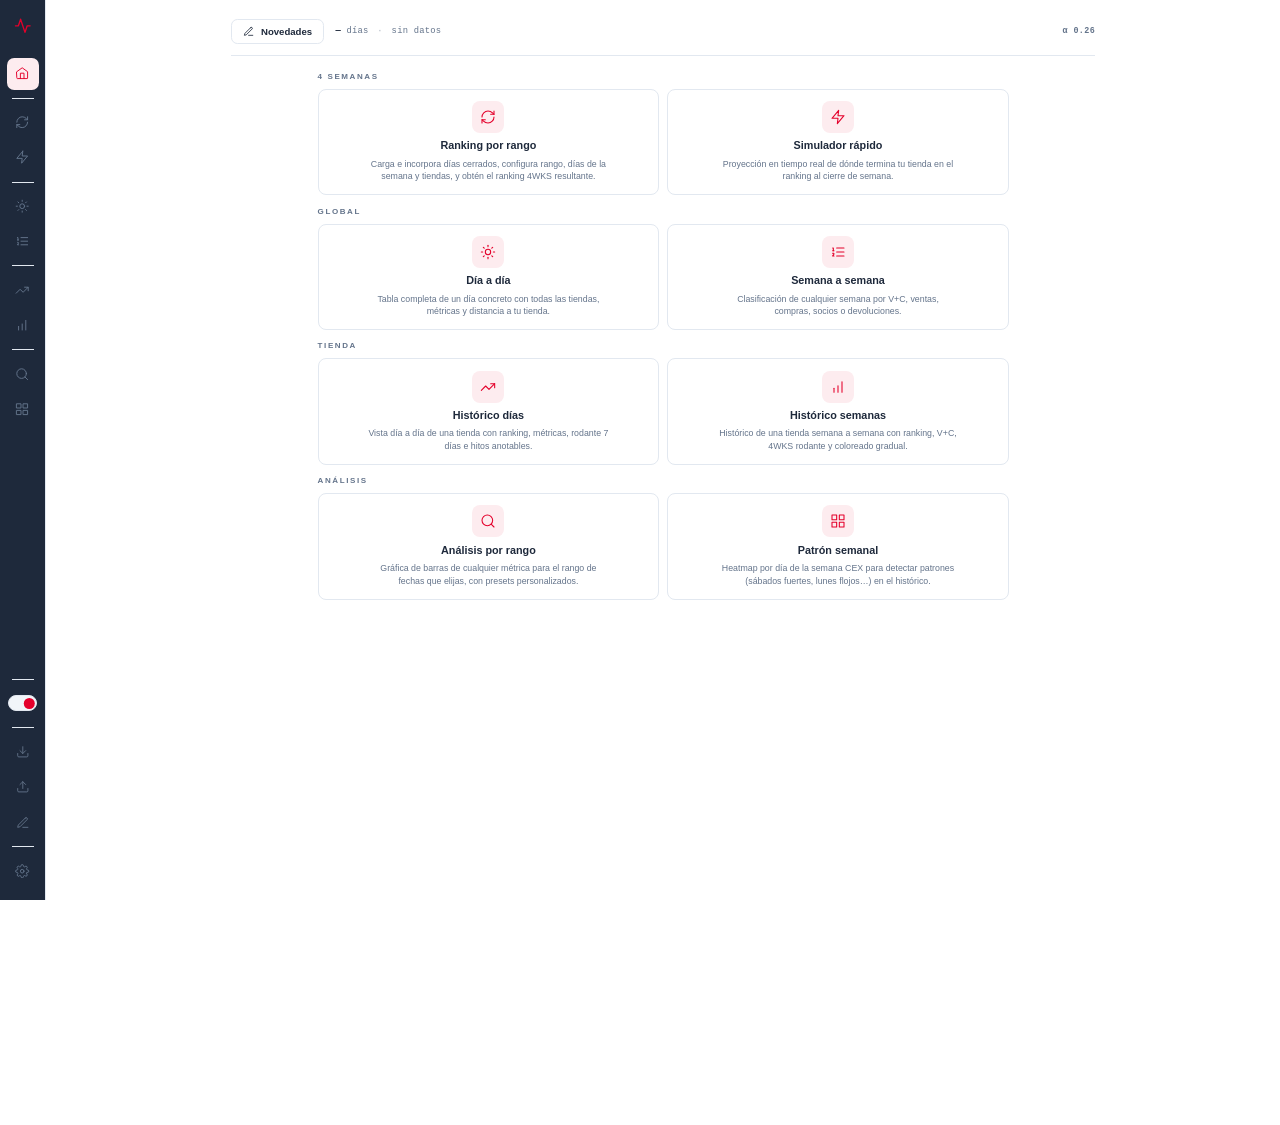
==== commit 11d69d41: "v0.26: exportar CSV de un grupo de tiendas en histórico días Co-Authored-By: Claude Sonnet 5 <norepl" ====
--- a/index.html
+++ b/index.html
@@ -356,6 +356,18 @@
       <button class="diario-filter-pill" data-day="Friday" onclick="filterDiarioDay(this)">Vie</button>
     </div>
     <span style="flex:1"></span>
+    <details class="diario-group" id="diarioGroupDetails" ontoggle="if(this.open)renderDiarioGroupChecks()">
+      <summary class="btn-mini" title="Exportar a CSV un grupo de tiendas (o todas)"><svg viewBox="0 0 24 24" fill="none" stroke="currentColor" stroke-linecap="round" stroke-linejoin="round" width="13" height="13" style="vertical-align:-2px;margin-right:4px;"><path d="M9 11l3 3L22 4"/><path d="M21 12v7a2 2 0 0 1-2 2H5a2 2 0 0 1-2-2V5a2 2 0 0 1 2-2h11"/></svg><span id="diarioGroupLabel">Grupo</span></summary>
+      <div class="diario-group-pop">
+        <div class="store-filter-quick">
+          <button type="button" class="btn-mini" onclick="diarioGroupAll()">Todas</button>
+          <button type="button" class="btn-mini" onclick="diarioGroupNone()">Ninguna</button>
+          <span class="store-filter-counter" id="diarioGroupCounter">—</span>
+        </div>
+        <div class="store-filter-checks" id="diarioGroupChecks"></div>
+        <div class="diario-group-note">Solo afecta a «Exportar CSV» (combina las tiendas marcadas en un único fichero). El PDF siempre exporta la tienda seleccionada arriba.</div>
+      </div>
+    </details>
     <button class="btn-mini" onclick="exportDiarioCSV()" title="Exportar la tabla visible a CSV"><svg viewBox="0 0 24 24" fill="none" stroke="currentColor" stroke-linecap="round" stroke-linejoin="round" width="13" height="13" style="vertical-align:-2px;margin-right:4px;"><path d="M12 3v12"/><path d="M7 10l5 5 5-5"/><path d="M4 19h16"/></svg>Exportar CSV</button>
     <button class="btn-mini" onclick="exportDiarioPDF()" title="Exportar la tabla visible a PDF"><svg viewBox="0 0 24 24" fill="none" stroke="currentColor" stroke-linecap="round" stroke-linejoin="round" width="13" height="13" style="vertical-align:-2px;margin-right:4px;"><polyline points="6 9 6 2 18 2 18 9"/><path d="M6 18H4a2 2 0 0 1-2-2v-5a2 2 0 0 1 2-2h16a2 2 0 0 1 2 2v5a2 2 0 0 1-2 2h-2"/><rect x="6" y="14" width="12" height="8"/></svg>Exportar PDF</button>
   </div>
--- a/styles.css
+++ b/styles.css
@@ -272,6 +272,13 @@
 .store-filter-checks{display:grid;grid-template-columns:repeat(auto-fill,minmax(150px,1fr));gap:3px 10px;max-height:180px;overflow-y:auto;padding:8px 10px;background:var(--surface2);border-radius:8px;}
 .store-check{display:flex;align-items:center;gap:7px;font-size:11.5px;color:var(--text);cursor:pointer;padding:2px 0;}
 .store-check input{accent-color:var(--accent);cursor:pointer;}
+.diario-group{position:relative;}
+.diario-group summary{list-style:none;display:inline-flex;align-items:center;}
+.diario-group summary::-webkit-details-marker{display:none;}
+.diario-group summary::marker{display:none;content:'';}
+.diario-group[open] summary{border-color:var(--accent);color:var(--accent);}
+.diario-group-pop{position:absolute;top:calc(100% + 6px);right:0;z-index:50;width:270px;background:var(--surface);border:1px solid var(--border);border-radius:8px;padding:10px;box-shadow:0 8px 24px var(--shadow);}
+.diario-group-note{font-size:10.5px;color:var(--muted);line-height:1.4;margin-top:8px;}
 .wks-result-tag{font-size:11px;font-weight:700;font-family:var(--mono);color:var(--blue);background:rgba(37,99,235,.1);border:1px solid rgba(37,99,235,.25);padding:3px 10px;border-radius:20px;white-space:nowrap;}
 .wks-stats-inline{font-size:10.5px;color:var(--muted);font-family:var(--mono);line-height:1.5;}
 .wks-stats-inline span{color:var(--text);font-weight:600;}
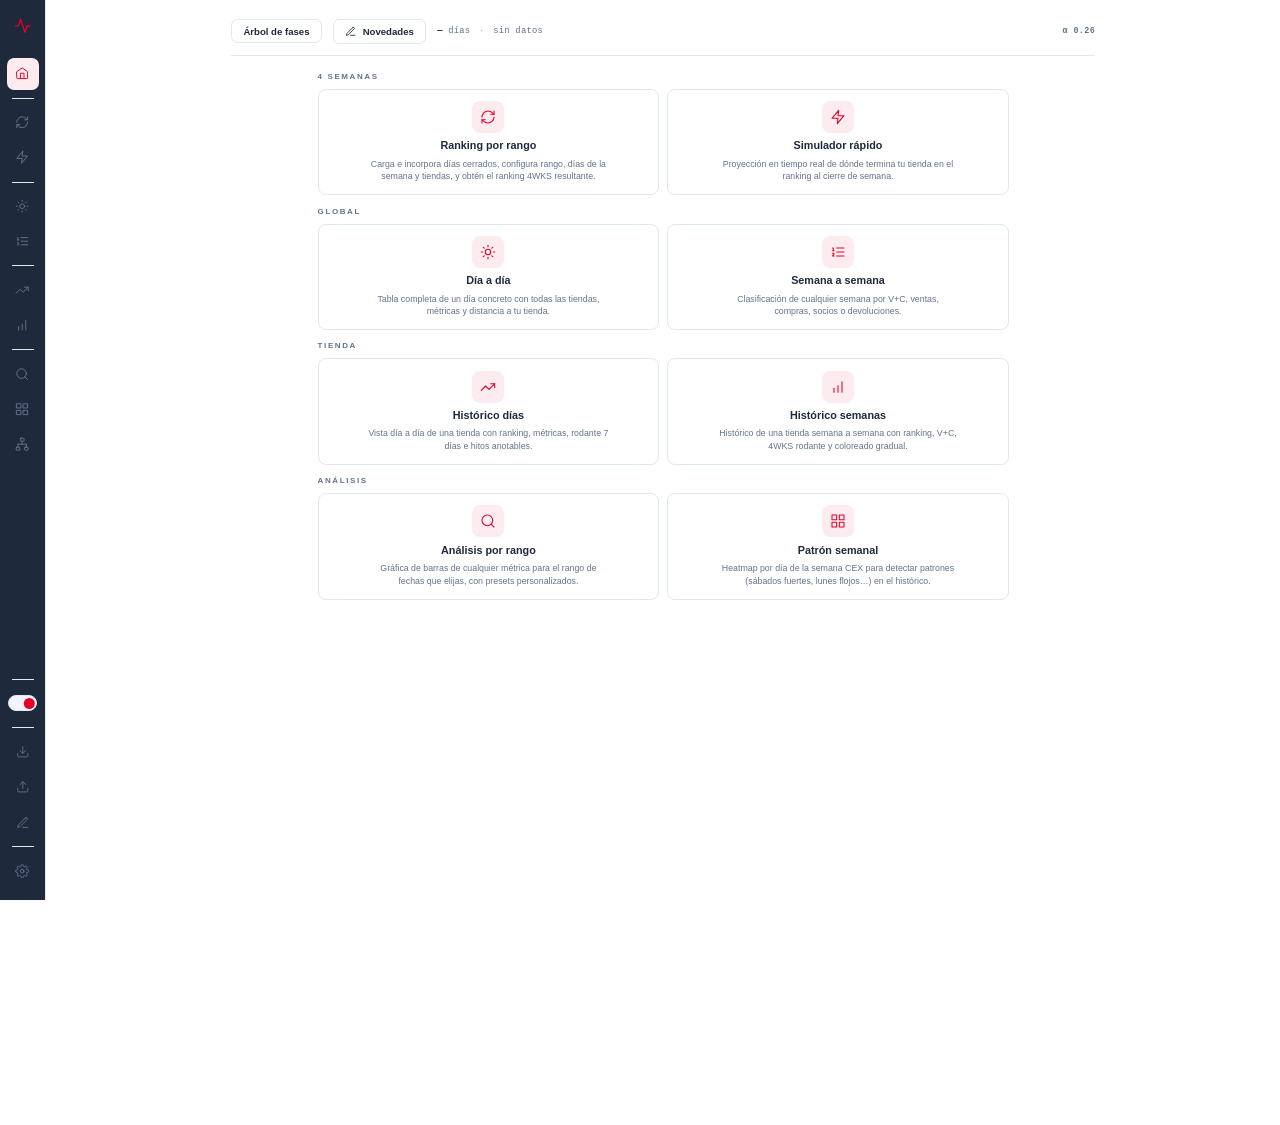
==== commit b4bbe113: "Integra árbol de fases y registro de mantenimiento" ====
--- a/index.html
+++ b/index.html
@@ -44,6 +44,9 @@
   <button class="nav-item tip" data-panel="pattern" data-tip="Patrón semanal" onclick="navigate(this)">
     <svg viewBox="0 0 24 24" fill="none" stroke="currentColor" stroke-linecap="round" stroke-linejoin="round"><rect x="3" y="3" width="7" height="7"/><rect x="14" y="3" width="7" height="7"/><rect x="3" y="14" width="7" height="7"/><rect x="14" y="14" width="7" height="7"/></svg>
   </button>
+  <a class="nav-item tip" href="docs/mapa-fases.html" data-tip="Árbol de fases" aria-label="Árbol de fases" title="Árbol de fases">
+    <svg viewBox="0 0 24 24" fill="none" stroke="currentColor" stroke-linecap="round" stroke-linejoin="round"><rect x="9" y="2" width="6" height="5" rx="1"/><path d="M12 7v5M5 12h14M5 12v5M19 12v5"/><rect x="2" y="17" width="6" height="5" rx="1"/><rect x="16" y="17" width="6" height="5" rx="1"/></svg>
+  </a>
   <div class="sb-spacer"></div>
   <div class="sb-div"></div>
   <div class="theme-wrap tip" data-tip="Modo claro / oscuro" onclick="toggleTheme()"><div class="theme-switch"></div></div>
@@ -69,6 +72,7 @@
 <!-- ══ HOME ══ -->
 <section class="panel active" id="panel-home">
   <div class="home-topbar">
+    <a class="home-news-btn" href="docs/mapa-fases.html" style="text-decoration:none">Árbol de fases</a>
     <button class="home-news-btn" onclick="toggleChangelog()">
       <svg viewBox="0 0 24 24" fill="none" stroke="currentColor" stroke-linecap="round" stroke-linejoin="round"><path d="M12 20h9"/><path d="M16.5 3.5a2.121 2.121 0 013 3L7 19l-4 1 1-4L16.5 3.5z"/></svg>
       <span>Novedades</span>
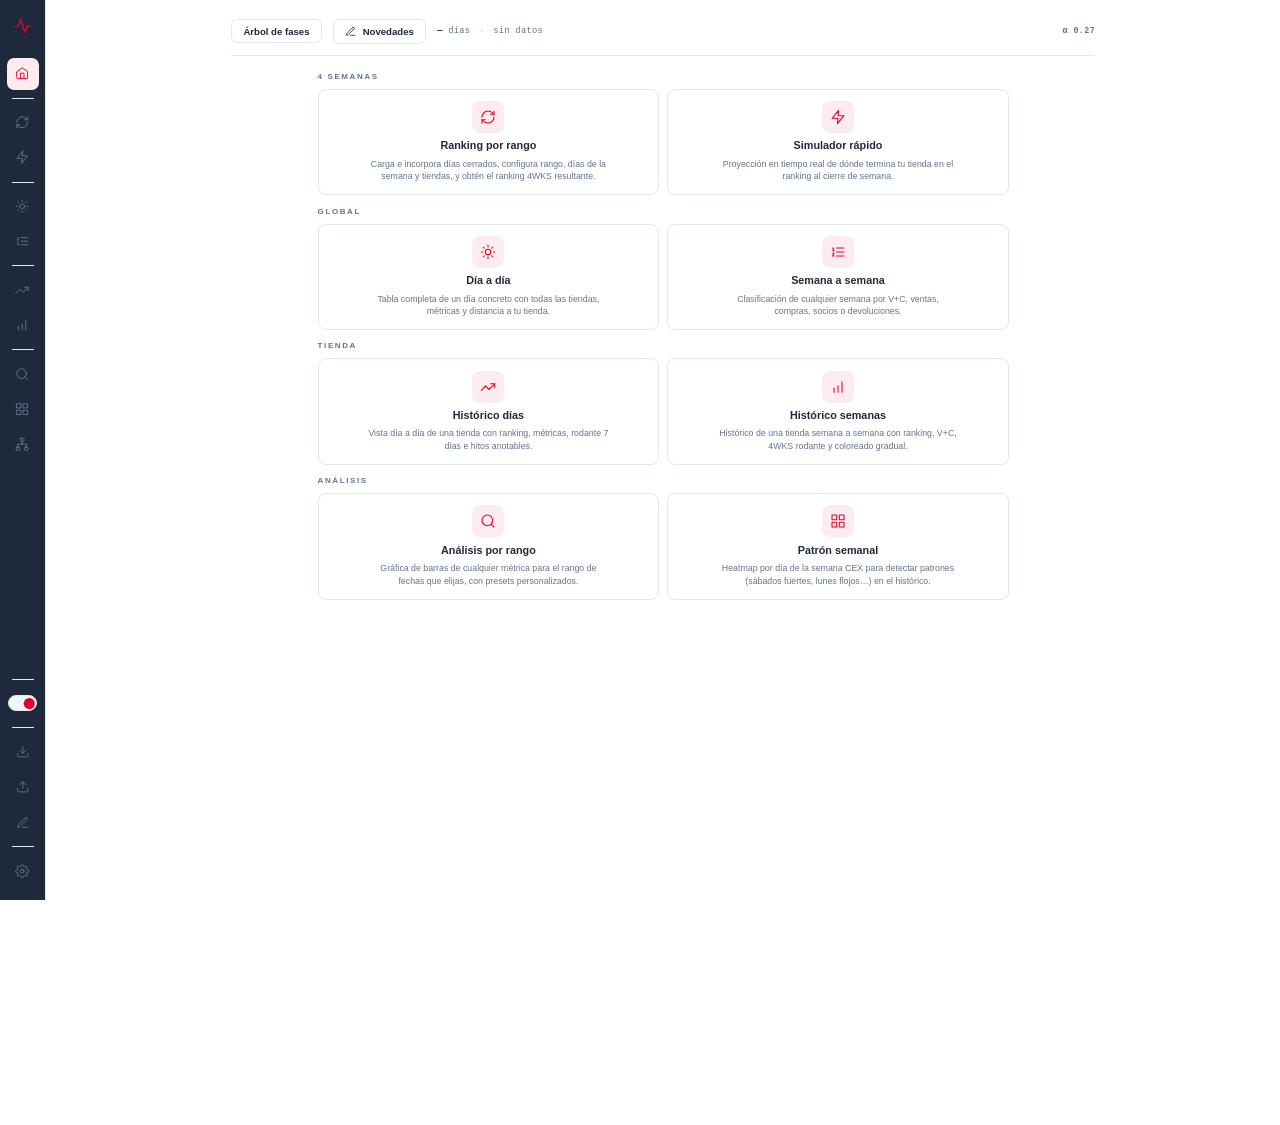
==== commit f896d702: "v0.27: columna Total semanal en patron semanal" ====
--- a/index.html
+++ b/index.html
@@ -626,8 +626,9 @@
             <th class="r sortable" data-pcol="wed" onclick="sortPattern('wed')">Mié <em class="sort-arrow" id="patArr-wed"></em></th>
             <th class="r sortable" data-pcol="thu" onclick="sortPattern('thu')">Jue <em class="sort-arrow" id="patArr-thu"></em></th>
             <th class="r sortable" data-pcol="fri" onclick="sortPattern('fri')">Vie <em class="sort-arrow" id="patArr-fri"></em></th>
+            <th class="r sortable pat-total" data-pcol="total" onclick="sortPattern('total')">Total <em class="sort-arrow" id="patArr-total"></em></th>
           </tr></thead>
-          <tbody id="patBody"><tr><td colspan="8"><span class="empty-state">Carga el registro diario en «Ranking por rango» para ver el patrón semanal</span></td></tr></tbody>
+          <tbody id="patBody"><tr><td colspan="9"><span class="empty-state">Carga el registro diario en «Ranking por rango» para ver el patrón semanal</span></td></tr></tbody>
         </table>
       </div>
     </div>
--- a/styles.css
+++ b/styles.css
@@ -453,6 +453,10 @@
 .chart-svg .mean-line.mean-b{stroke:var(--blue);opacity:.7;}
 .chart-svg .mean-label.mean-label-a{fill:var(--accent);opacity:.95;}
 .chart-svg .mean-label.mean-label-b{fill:var(--blue);opacity:.95;}
+.chart-svg .mean-pill{fill:var(--surface,#fff);stroke:var(--text);stroke-width:1;stroke-opacity:.35;}
+.chart-svg .mean-pill.mean-pill-a{stroke:var(--accent);stroke-opacity:.7;}
+.chart-svg .mean-pill.mean-pill-b{stroke:var(--blue);stroke-opacity:.7;}
+.chart-svg .mean-label.mean-label-title{font-size:8.5px;font-weight:500;text-transform:uppercase;letter-spacing:.04em;}
 .chart-legend-dot{display:inline-block;width:8px;height:8px;border-radius:50%;vertical-align:middle;margin:0 4px 1px 0;}
 .chart-legend-dot.dot-a{background:var(--accent);}
 .chart-legend-dot.dot-b{background:var(--blue);}
@@ -497,6 +501,8 @@
 .pat-highlight-pills .diario-filter-pill{text-align:left;}
 #patTable th,#patTable td{text-align:center;}
 #patTable .wk-label{color:var(--text);font-weight:600;}
+#patTable .pat-total{border-left:2px solid var(--border);}
+#patTable .pat-partial{display:inline-block;margin-right:6px;padding:0 4px;font-size:9px;font-weight:700;color:var(--muted);border:1px solid var(--border);border-radius:4px;vertical-align:1px;}
 .pat-content{flex:1;min-width:0;}
 
 /* ── SIM ROWS (2x2 layout) ── */
